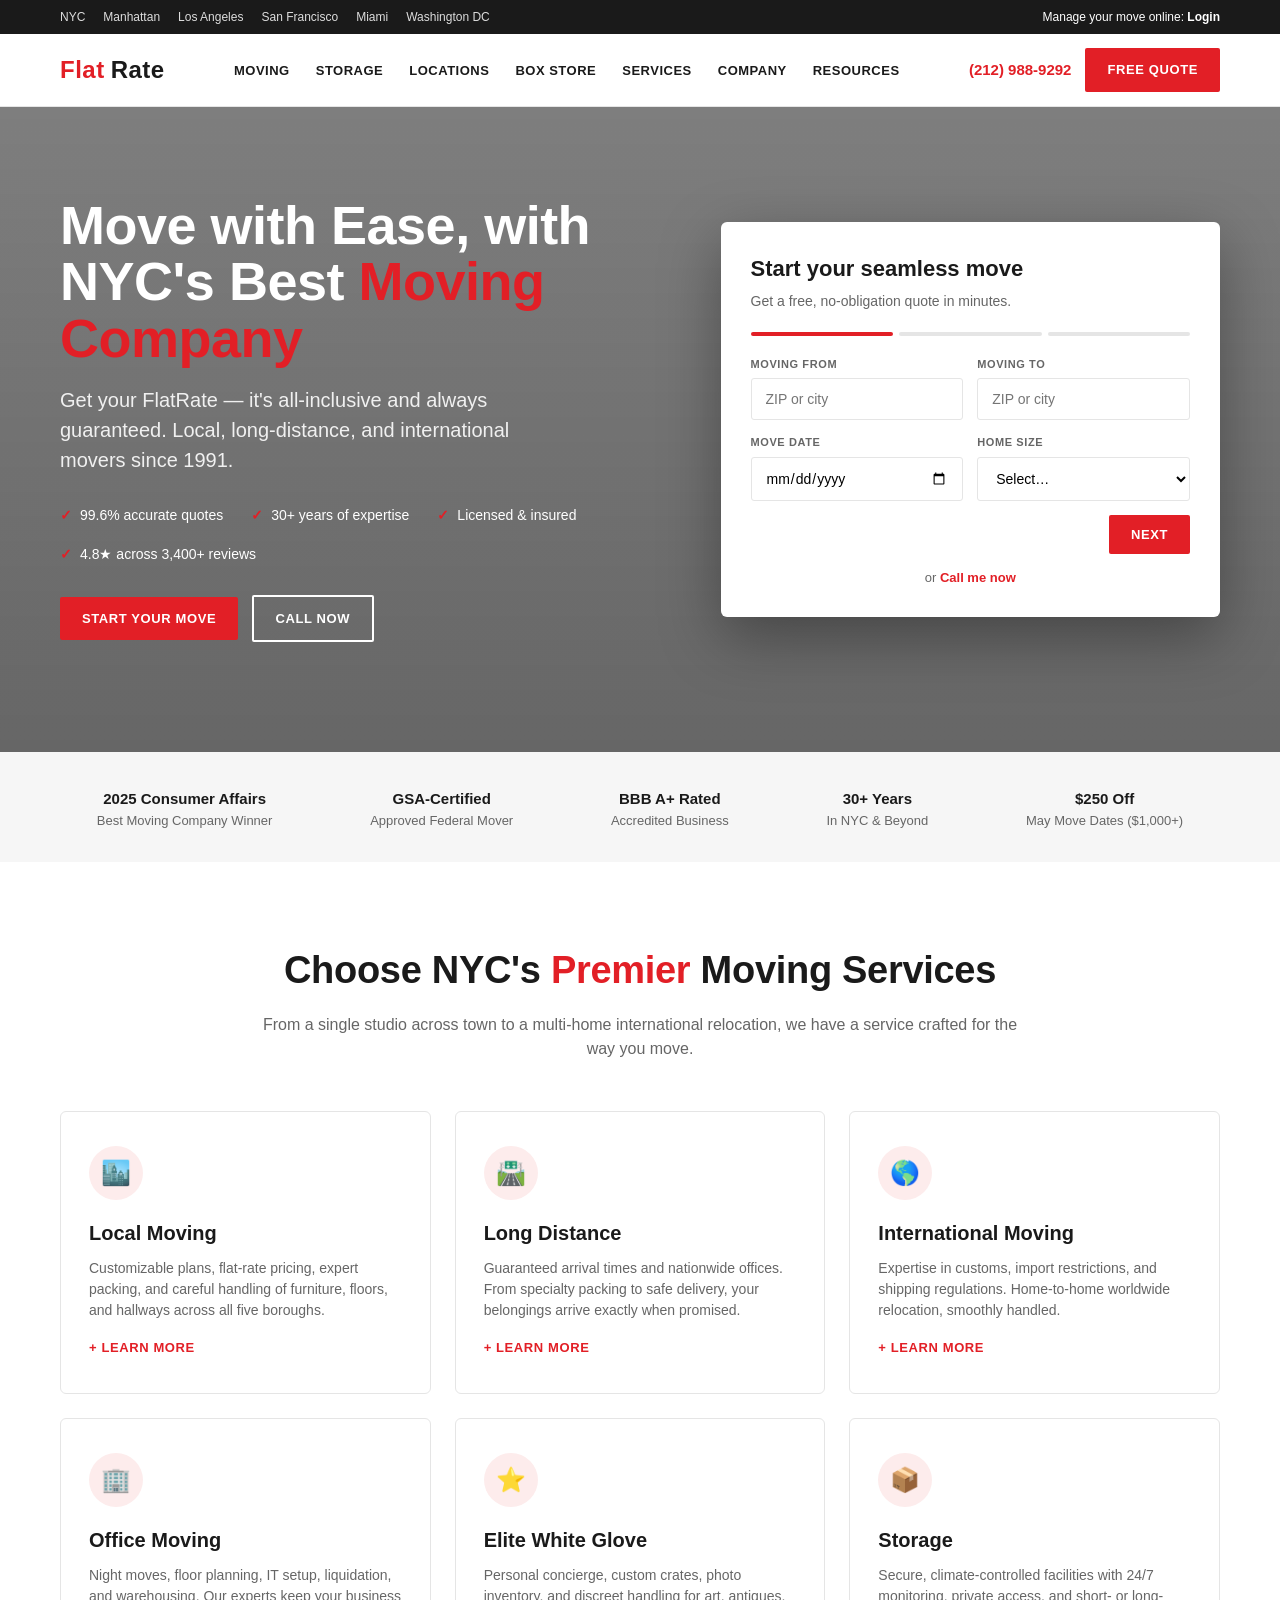
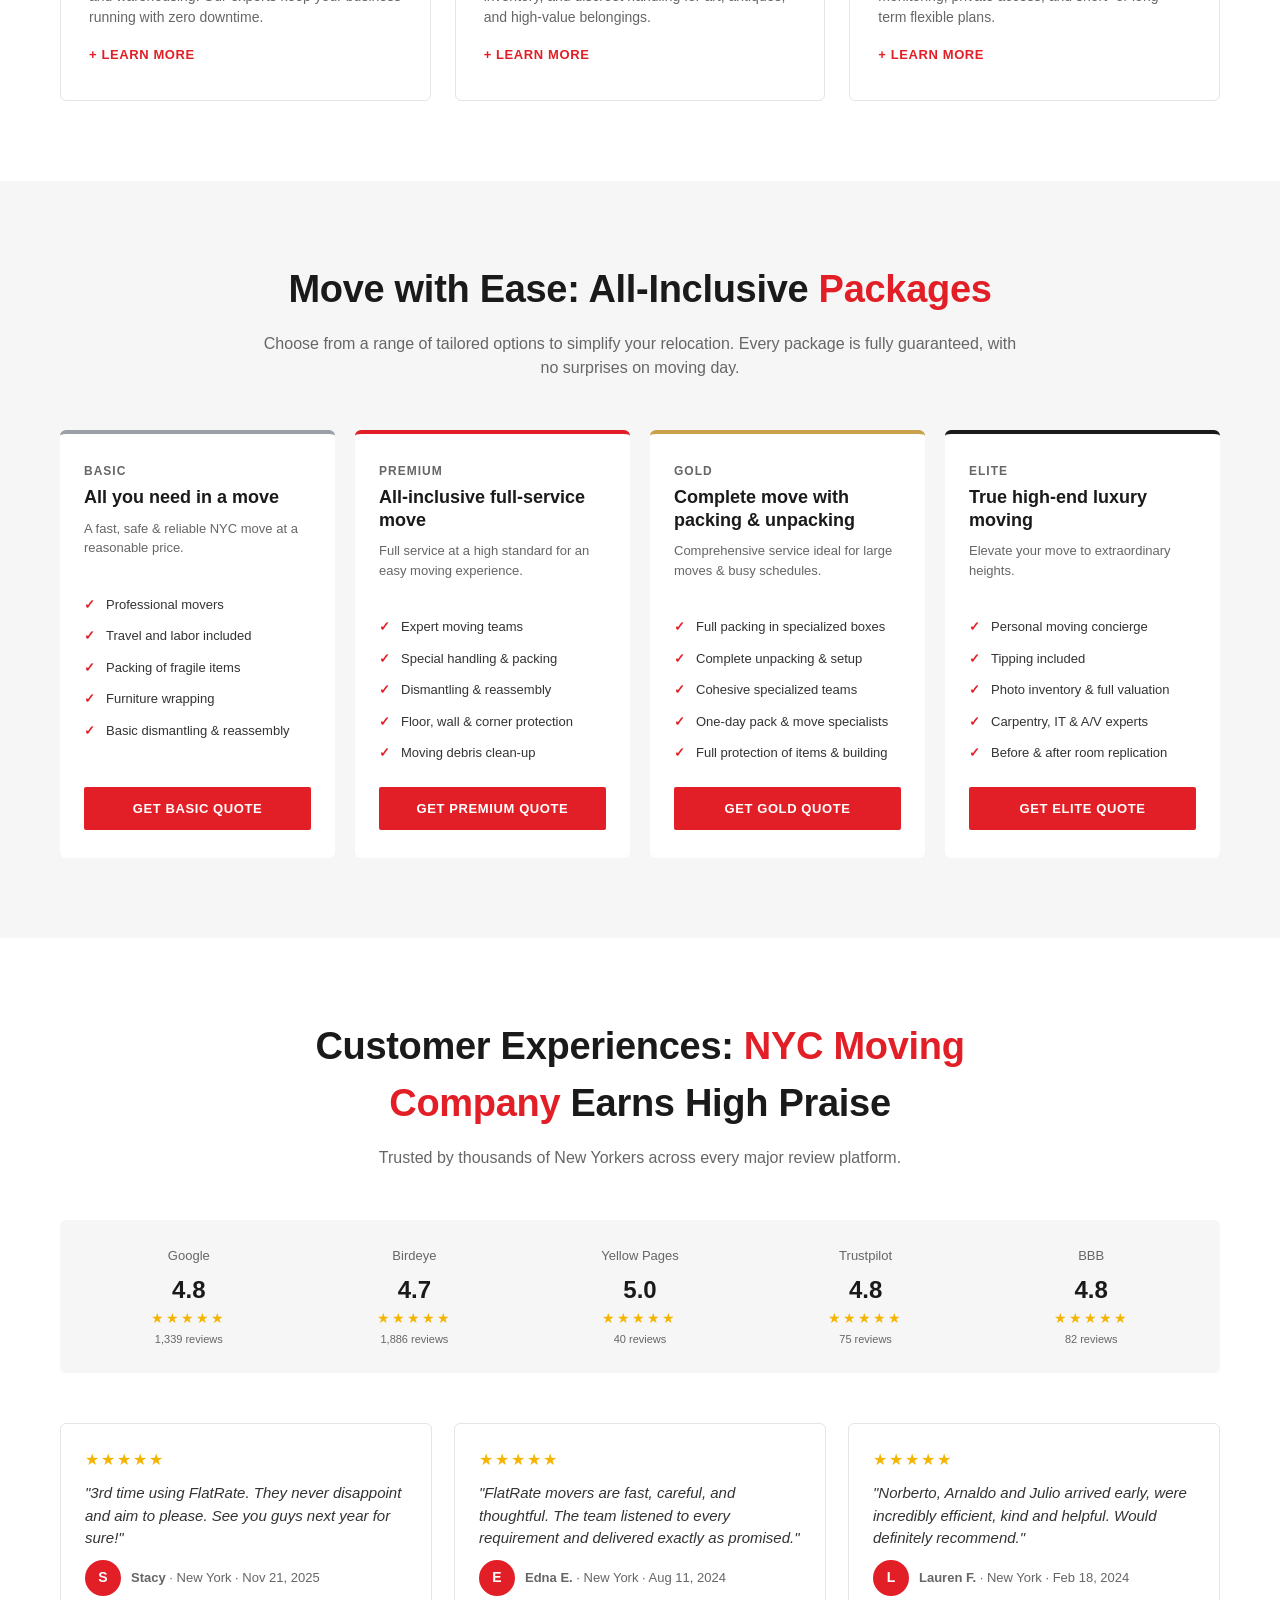
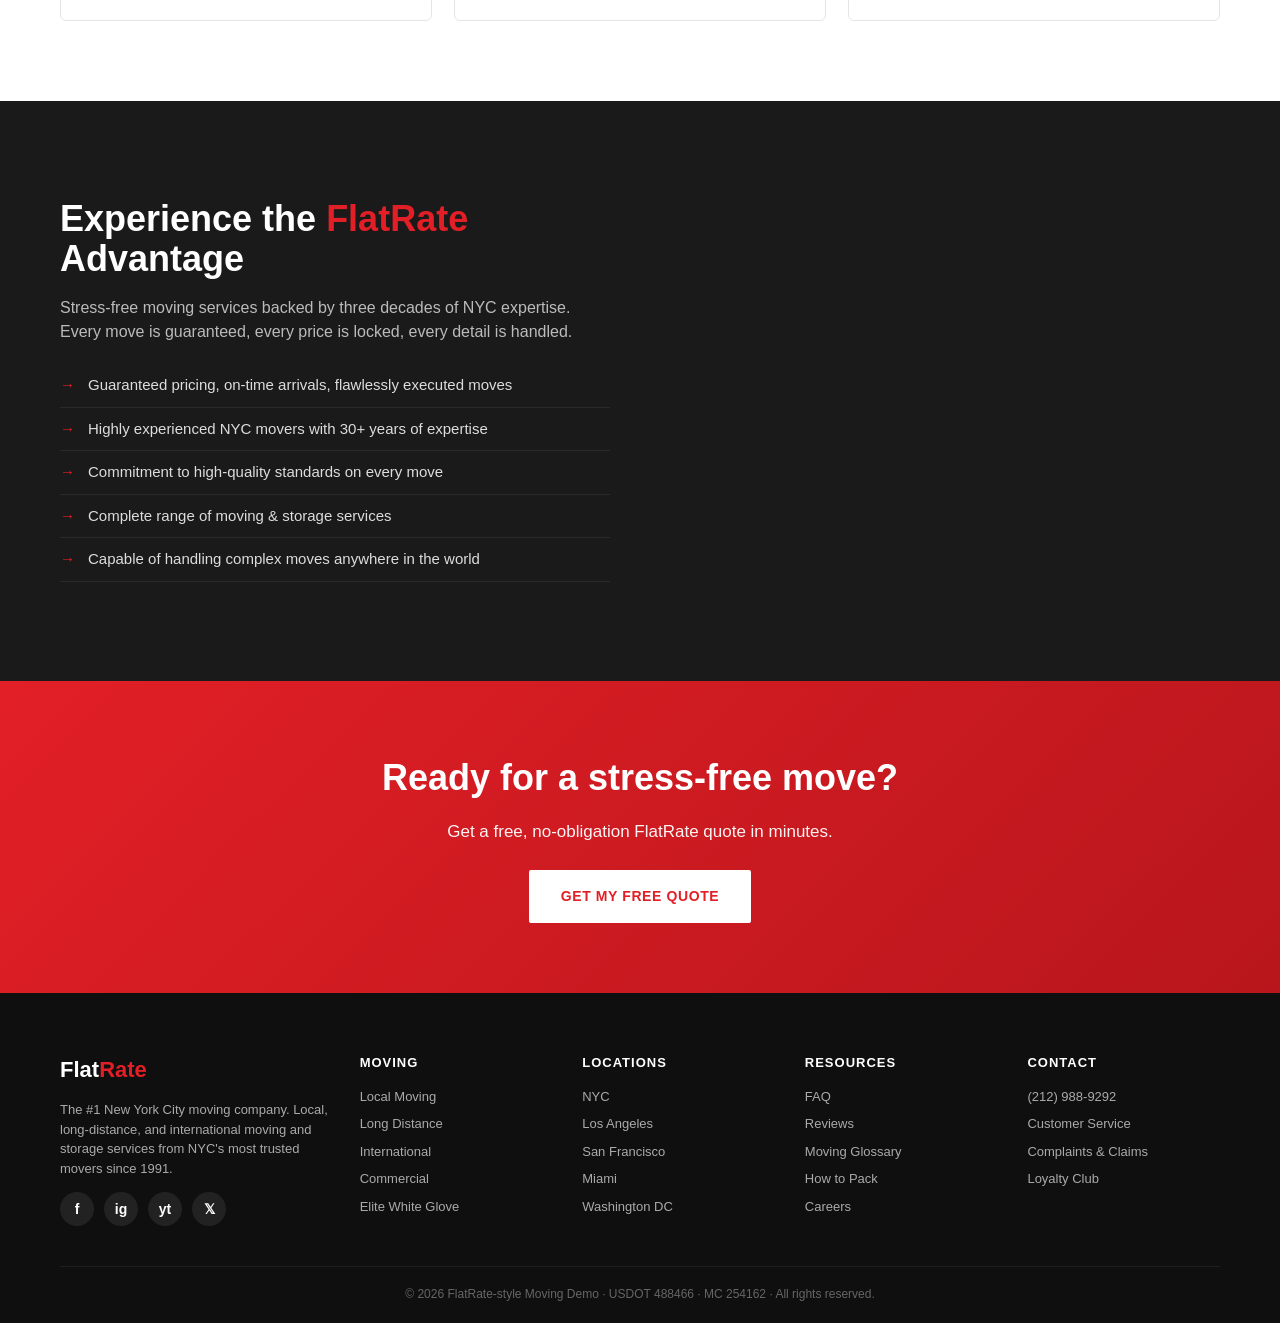
==== index.html @ 58fc8d6c "first commit" ====
<!DOCTYPE html>
<html lang="en">
<head>
<meta charset="UTF-8">
<meta name="viewport" content="width=device-width, initial-scale=1.0">
<title>Best Moving Company in NYC | FlatRate-style Movers</title>
<style>
  :root{
    --red:#e21f26;
    --red-dark:#b8161c;
    --ink:#1a1a1a;
    --ink-soft:#333;
    --muted:#666;
    --line:#e5e5e5;
    --bg-soft:#f6f6f6;
    --gold:#c9a14a;
  }
  *{box-sizing:border-box;margin:0;padding:0}
  html{scroll-behavior:smooth}
  body{
    font-family:'Helvetica Neue',Arial,sans-serif;
    color:var(--ink);
    line-height:1.5;
    background:#fff;
  }
  a{color:inherit;text-decoration:none}
  img{max-width:100%;display:block}
  .container{max-width:1200px;margin:0 auto;padding:0 20px}

  /* ===== Top utility bar ===== */
  .top-bar{
    background:var(--ink);
    color:#fff;
    font-size:12px;
    padding:8px 0;
  }
  .top-bar .container{display:flex;justify-content:space-between;align-items:center;flex-wrap:wrap;gap:10px}
  .top-bar nav ul{display:flex;gap:18px;list-style:none;flex-wrap:wrap}
  .top-bar nav a{opacity:.85;transition:opacity .2s}
  .top-bar nav a:hover{opacity:1;color:var(--red)}
  .top-bar .login a{color:#fff}
  .top-bar .login a:hover{color:var(--red)}

  /* ===== Header ===== */
  .header{
    background:#fff;
    border-bottom:1px solid var(--line);
    position:sticky;top:0;z-index:50;
  }
  .header .container{
    display:flex;align-items:center;justify-content:space-between;
    padding-top:14px;padding-bottom:14px;gap:20px;
  }
  .logo{
    font-weight:900;font-size:24px;letter-spacing:.5px;color:var(--red);
    display:flex;align-items:center;gap:6px;
  }
  .logo span{color:var(--ink)}
  .main-nav ul{display:flex;gap:26px;list-style:none}
  .main-nav a{
    font-size:13px;font-weight:700;letter-spacing:.5px;
    text-transform:uppercase;
    padding:8px 0;border-bottom:2px solid transparent;
    transition:border-color .2s,color .2s;
  }
  .main-nav a:hover{color:var(--red);border-color:var(--red)}
  .header-cta{display:flex;align-items:center;gap:14px}
  .phone{font-weight:800;color:var(--red);font-size:15px;white-space:nowrap}
  .btn{
    display:inline-block;border:none;cursor:pointer;
    padding:12px 22px;font-weight:700;font-size:13px;
    text-transform:uppercase;letter-spacing:.6px;
    border-radius:2px;transition:transform .15s,background .2s;
  }
  .btn-primary{background:var(--red);color:#fff}
  .btn-primary:hover{background:var(--red-dark);transform:translateY(-1px)}
  .btn-outline{background:transparent;border:2px solid #fff;color:#fff}
  .btn-outline:hover{background:#fff;color:var(--ink)}
  .menu-toggle{display:none;background:none;border:none;cursor:pointer;font-size:22px;color:var(--ink)}

  /* ===== Hero ===== */
  .hero{
    position:relative;color:#fff;
    background:
      linear-gradient(rgba(20,20,20,.55),rgba(20,20,20,.65)),
      url('https://images.unsplash.com/photo-1600585154340-be6161a56a0c?auto=format&fit=crop&w=1920&q=80') center/cover no-repeat;
    padding:90px 0 110px;
  }
  .hero-grid{
    display:grid;grid-template-columns:1.1fr .9fr;gap:50px;align-items:center;
  }
  .hero h1{font-size:54px;line-height:1.05;font-weight:900;letter-spacing:-.5px;margin-bottom:18px}
  .hero h1 em{color:var(--red);font-style:normal}
  .hero .sub{font-size:20px;font-weight:300;margin-bottom:30px;max-width:520px;color:#f0f0f0}
  .hero ul.proof{list-style:none;display:flex;flex-wrap:wrap;gap:18px 28px;margin-bottom:30px}
  .hero ul.proof li{font-size:14px;display:flex;align-items:center;gap:8px}
  .hero ul.proof li::before{content:"✓";color:var(--red);font-weight:900}

  /* Quote card */
  .quote-card{
    background:#fff;color:var(--ink);border-radius:6px;
    padding:30px;box-shadow:0 20px 60px rgba(0,0,0,.35);
  }
  .quote-card h3{font-size:22px;margin-bottom:6px;font-weight:800}
  .quote-card .qsub{font-size:14px;color:var(--muted);margin-bottom:20px}
  .steps{display:flex;gap:6px;margin-bottom:20px}
  .step-dot{flex:1;height:4px;background:var(--line);border-radius:2px;transition:background .25s}
  .step-dot.active{background:var(--red)}
  .quote-step{display:none}
  .quote-step.active{display:block}
  .form-row{display:grid;grid-template-columns:1fr 1fr;gap:14px;margin-bottom:14px}
  .form-row.full{grid-template-columns:1fr}
  .field label{display:block;font-size:11px;font-weight:700;color:var(--muted);text-transform:uppercase;letter-spacing:.6px;margin-bottom:6px}
  .field input,.field select{
    width:100%;padding:12px 14px;border:1px solid var(--line);
    border-radius:3px;font-size:14px;font-family:inherit;background:#fff;
    transition:border-color .2s;
  }
  .field input:focus,.field select:focus{outline:none;border-color:var(--red)}
  .quote-actions{display:flex;justify-content:space-between;align-items:center;margin-top:8px}
  .link-back{background:none;border:none;color:var(--muted);cursor:pointer;font-size:13px;padding:8px 0}
  .link-back:hover{color:var(--red)}
  .or-call{display:block;text-align:center;font-size:13px;color:var(--muted);margin-top:14px}
  .or-call a{color:var(--red);font-weight:700}
  .quote-success{text-align:center;padding:20px 0}
  .quote-success .check{
    width:56px;height:56px;border-radius:50%;background:var(--red);color:#fff;
    display:flex;align-items:center;justify-content:center;font-size:28px;
    margin:0 auto 14px;
  }

  /* ===== Awards strip ===== */
  .awards{background:var(--bg-soft);padding:32px 0}
  .awards .container{display:flex;justify-content:space-around;align-items:center;flex-wrap:wrap;gap:24px;text-align:center}
  .award{font-size:13px;color:var(--muted);max-width:200px}
  .award strong{display:block;color:var(--ink);font-size:15px;margin-top:4px}

  /* ===== Section base ===== */
  section{padding:80px 0}
  .section-head{text-align:center;max-width:760px;margin:0 auto 50px}
  .section-head h2{font-size:38px;font-weight:900;margin-bottom:14px;letter-spacing:-.3px}
  .section-head h2 em{color:var(--red);font-style:normal}
  .section-head p{color:var(--muted);font-size:16px}

  /* ===== Services grid ===== */
  .services{background:#fff}
  .services-grid{
    display:grid;grid-template-columns:repeat(3,1fr);gap:24px;
  }
  .service-card{
    border:1px solid var(--line);border-radius:6px;padding:34px 28px;
    transition:transform .2s,box-shadow .2s,border-color .2s;
    background:#fff;
  }
  .service-card:hover{
    transform:translateY(-4px);
    box-shadow:0 14px 30px rgba(0,0,0,.08);
    border-color:transparent;
  }
  .service-icon{
    width:54px;height:54px;border-radius:50%;background:#fdecec;
    display:flex;align-items:center;justify-content:center;
    color:var(--red);font-size:24px;margin-bottom:18px;
  }
  .service-card h3{font-size:20px;margin-bottom:10px;font-weight:800}
  .service-card p{color:var(--muted);font-size:14px;margin-bottom:14px}
  .service-card a.more{color:var(--red);font-weight:700;font-size:13px;text-transform:uppercase;letter-spacing:.6px}
  .service-card a.more:hover{text-decoration:underline}

  /* ===== Packages ===== */
  .packages{background:var(--bg-soft)}
  .pack-grid{display:grid;grid-template-columns:repeat(4,1fr);gap:20px}
  .pack{
    background:#fff;border-radius:6px;padding:28px 24px;
    border-top:4px solid var(--line);
    display:flex;flex-direction:column;
    transition:transform .2s,box-shadow .2s;
  }
  .pack:hover{transform:translateY(-3px);box-shadow:0 12px 28px rgba(0,0,0,.08)}
  .pack.basic{border-top-color:#9aa0a6}
  .pack.premium{border-top-color:var(--red)}
  .pack.gold{border-top-color:var(--gold)}
  .pack.elite{border-top-color:var(--ink)}
  .pack .tier{font-size:12px;font-weight:800;text-transform:uppercase;letter-spacing:1px;color:var(--muted);margin-bottom:6px}
  .pack h3{font-size:18px;margin-bottom:10px;font-weight:800;line-height:1.25}
  .pack p.lead{color:var(--muted);font-size:13px;margin-bottom:16px;min-height:54px}
  .pack ul{list-style:none;margin-bottom:18px}
  .pack ul li{
    font-size:13px;color:var(--ink-soft);padding:6px 0 6px 22px;position:relative;
  }
  .pack ul li::before{
    content:"✓";color:var(--red);position:absolute;left:0;top:6px;font-weight:800;
  }
  .pack .btn{margin-top:auto;text-align:center}

  /* ===== Reviews ===== */
  .reviews{background:#fff}
  .ratings-row{
    display:grid;grid-template-columns:repeat(5,1fr);gap:20px;
    background:var(--bg-soft);border-radius:6px;padding:26px;margin-bottom:50px;
    text-align:center;
  }
  .rating .platform{font-size:13px;color:var(--muted);margin-bottom:6px}
  .rating .score{font-size:24px;font-weight:900;color:var(--ink)}
  .rating .stars{color:#f5b400;font-size:14px;letter-spacing:2px}
  .rating .count{font-size:11px;color:var(--muted);margin-top:2px}

  .reviews-grid{display:grid;grid-template-columns:repeat(3,1fr);gap:22px}
  .review{
    border:1px solid var(--line);border-radius:6px;padding:24px;
    display:flex;flex-direction:column;gap:10px;background:#fff;
  }
  .review .stars{color:#f5b400;letter-spacing:2px}
  .review .quote{font-size:15px;font-style:italic;color:var(--ink-soft);flex:1}
  .review .who{display:flex;align-items:center;gap:10px;font-size:13px;color:var(--muted)}
  .review .avatar{
    width:36px;height:36px;border-radius:50%;background:var(--red);color:#fff;
    display:flex;align-items:center;justify-content:center;font-weight:800;font-size:14px;
  }

  /* ===== Why us ===== */
  .why{background:var(--ink);color:#fff}
  .why .why-grid{display:grid;grid-template-columns:repeat(2,1fr);gap:60px;align-items:center}
  .why h2{font-size:36px;font-weight:900;margin-bottom:18px;line-height:1.1}
  .why h2 em{color:var(--red);font-style:normal}
  .why p{color:#bbb;margin-bottom:20px}
  .why ul{list-style:none}
  .why ul li{padding:10px 0 10px 28px;position:relative;color:#ddd;font-size:15px;border-bottom:1px solid #2a2a2a}
  .why ul li::before{
    content:"→";color:var(--red);position:absolute;left:0;top:10px;font-weight:800;
  }
  .why-image{
    height:420px;border-radius:6px;
    background:url('https://images.unsplash.com/photo-1530124566582-a618bc2615dc?auto=format&fit=crop&w=900&q=80') center/cover no-repeat;
  }

  /* ===== CTA ===== */
  .cta{
    background:linear-gradient(135deg,var(--red),var(--red-dark));
    color:#fff;text-align:center;padding:70px 0;
  }
  .cta h2{font-size:36px;font-weight:900;margin-bottom:14px}
  .cta p{font-size:17px;margin-bottom:26px;opacity:.95}
  .cta .btn{background:#fff;color:var(--red);font-size:14px;padding:16px 32px}
  .cta .btn:hover{background:var(--ink);color:#fff}

  /* ===== Footer ===== */
  footer{background:#0f0f0f;color:#aaa;padding:60px 0 20px;font-size:13px}
  .foot-grid{display:grid;grid-template-columns:1.4fr repeat(4,1fr);gap:30px;margin-bottom:40px}
  .foot h4{color:#fff;font-size:13px;text-transform:uppercase;letter-spacing:1px;margin-bottom:14px;font-weight:800}
  .foot ul{list-style:none;display:flex;flex-direction:column;gap:8px}
  .foot a:hover{color:var(--red)}
  .foot .brand{color:#fff;font-weight:900;font-size:22px;margin-bottom:14px;display:block}
  .foot .brand span{color:var(--red)}
  .socials{display:flex;gap:10px;margin-top:14px}
  .socials a{
    width:34px;height:34px;border-radius:50%;background:#222;color:#fff;
    display:flex;align-items:center;justify-content:center;transition:background .2s;
    font-size:14px;font-weight:700;
  }
  .socials a:hover{background:var(--red)}
  .legal{border-top:1px solid #1f1f1f;padding-top:18px;text-align:center;color:#666;font-size:12px}

  /* ===== Responsive ===== */
  @media (max-width:980px){
    .main-nav,.top-bar nav{display:none}
    .menu-toggle{display:block}
    .hero{padding:60px 0 80px}
    .hero-grid{grid-template-columns:1fr;gap:34px}
    .hero h1{font-size:38px}
    .services-grid{grid-template-columns:repeat(2,1fr)}
    .pack-grid{grid-template-columns:repeat(2,1fr)}
    .ratings-row{grid-template-columns:repeat(2,1fr);gap:18px}
    .reviews-grid{grid-template-columns:1fr}
    .why .why-grid{grid-template-columns:1fr}
    .foot-grid{grid-template-columns:1fr 1fr}
    .section-head h2{font-size:30px}
  }
  @media (max-width:560px){
    .services-grid,.pack-grid,.foot-grid{grid-template-columns:1fr}
    .form-row{grid-template-columns:1fr}
    .ratings-row{grid-template-columns:1fr}
    .header-cta .phone{display:none}
  }
</style>
</head>
<body>

<!-- Top utility bar -->
<div class="top-bar">
  <div class="container">
    <nav>
      <ul>
        <li><a href="#">NYC</a></li>
        <li><a href="#">Manhattan</a></li>
        <li><a href="#">Los Angeles</a></li>
        <li><a href="#">San Francisco</a></li>
        <li><a href="#">Miami</a></li>
        <li><a href="#">Washington DC</a></li>
      </ul>
    </nav>
    <div class="login">Manage your move online: <a href="#"><strong>Login</strong></a></div>
  </div>
</div>

<!-- Header -->
<header class="header">
  <div class="container">
    <a href="#" class="logo">Flat<span>Rate</span></a>
    <nav class="main-nav">
      <ul>
        <li><a href="#services">Moving</a></li>
        <li><a href="#">Storage</a></li>
        <li><a href="#">Locations</a></li>
        <li><a href="#">Box Store</a></li>
        <li><a href="#">Services</a></li>
        <li><a href="#">Company</a></li>
        <li><a href="#">Resources</a></li>
      </ul>
    </nav>
    <div class="header-cta">
      <a href="tel:2129889292" class="phone">(212) 988-9292</a>
      <a href="#quote" class="btn btn-primary">Free Quote</a>
      <button class="menu-toggle" aria-label="Open menu">☰</button>
    </div>
  </div>
</header>

<!-- Hero -->
<section class="hero">
  <div class="container hero-grid">
    <div>
      <h1>Move with Ease, with NYC's Best <em>Moving Company</em></h1>
      <p class="sub">Get your FlatRate — it's all-inclusive and always guaranteed. Local, long-distance, and international movers since 1991.</p>
      <ul class="proof">
        <li>99.6% accurate quotes</li>
        <li>30+ years of expertise</li>
        <li>Licensed &amp; insured</li>
        <li>4.8★ across 3,400+ reviews</li>
      </ul>
      <a href="#quote" class="btn btn-primary">Start your move</a>
      &nbsp;
      <a href="tel:2129889292" class="btn btn-outline">Call now</a>
    </div>

    <!-- Quote form card -->
    <div class="quote-card" id="quote">
      <h3>Start your seamless move</h3>
      <p class="qsub">Get a free, no-obligation quote in minutes.</p>

      <div class="steps">
        <div class="step-dot active" data-step="1"></div>
        <div class="step-dot" data-step="2"></div>
        <div class="step-dot" data-step="3"></div>
      </div>

      <!-- Step 1 -->
      <div class="quote-step active" data-step="1">
        <div class="form-row">
          <div class="field">
            <label>Moving from</label>
            <input type="text" placeholder="ZIP or city" id="from">
          </div>
          <div class="field">
            <label>Moving to</label>
            <input type="text" placeholder="ZIP or city" id="to">
          </div>
        </div>
        <div class="form-row">
          <div class="field">
            <label>Move date</label>
            <input type="date" id="date">
          </div>
          <div class="field">
            <label>Home size</label>
            <select id="size">
              <option value="">Select…</option>
              <option>Studio Apt</option>
              <option>1 BR Apt</option>
              <option>1 BR Apt - Large</option>
              <option>2 BR Apt</option>
              <option>3 BR Apt</option>
              <option>4+ BR Apt</option>
              <option>House</option>
              <option>Commercial Move</option>
            </select>
          </div>
        </div>
        <div class="quote-actions">
          <span></span>
          <button class="btn btn-primary" data-next="2">Next</button>
        </div>
        <span class="or-call">or <a href="tel:2129889292">Call me now</a></span>
      </div>

      <!-- Step 2 -->
      <div class="quote-step" data-step="2">
        <p style="font-size:14px;color:var(--muted);margin-bottom:14px">Who should we send the quote to?</p>
        <div class="form-row full">
          <div class="field">
            <label>Name</label>
            <input type="text" placeholder="Your name">
          </div>
        </div>
        <div class="form-row">
          <div class="field">
            <label>Email</label>
            <input type="email" placeholder="you@email.com">
          </div>
          <div class="field">
            <label>Phone *</label>
            <input type="tel" placeholder="(212) 555-0100">
          </div>
        </div>
        <div class="quote-actions">
          <button class="link-back" data-back="1">← Back</button>
          <button class="btn btn-primary" data-next="3">Get my quote</button>
        </div>
      </div>

      <!-- Step 3 -->
      <div class="quote-step" data-step="3">
        <div class="quote-success">
          <div class="check">✓</div>
          <h3 style="margin-bottom:6px">Thank you!</h3>
          <p style="color:var(--muted);font-size:14px">We've reserved a spot for you. A FlatRate specialist will call within the next business hour.</p>
        </div>
      </div>
    </div>
  </div>
</section>

<!-- Awards strip -->
<div class="awards">
  <div class="container">
    <div class="award"><strong>2025 Consumer Affairs</strong>Best Moving Company Winner</div>
    <div class="award"><strong>GSA-Certified</strong>Approved Federal Mover</div>
    <div class="award"><strong>BBB A+ Rated</strong>Accredited Business</div>
    <div class="award"><strong>30+ Years</strong>In NYC &amp; Beyond</div>
    <div class="award"><strong>$250 Off</strong>May Move Dates ($1,000+)</div>
  </div>
</div>

<!-- Services -->
<section class="services" id="services">
  <div class="container">
    <div class="section-head">
      <h2>Choose NYC's <em>Premier</em> Moving Services</h2>
      <p>From a single studio across town to a multi-home international relocation, we have a service crafted for the way you move.</p>
    </div>
    <div class="services-grid">
      <div class="service-card">
        <div class="service-icon">🏙️</div>
        <h3>Local Moving</h3>
        <p>Customizable plans, flat-rate pricing, expert packing, and careful handling of furniture, floors, and hallways across all five boroughs.</p>
        <a href="#" class="more">+ Learn more</a>
      </div>
      <div class="service-card">
        <div class="service-icon">🛣️</div>
        <h3>Long Distance</h3>
        <p>Guaranteed arrival times and nationwide offices. From specialty packing to safe delivery, your belongings arrive exactly when promised.</p>
        <a href="#" class="more">+ Learn more</a>
      </div>
      <div class="service-card">
        <div class="service-icon">🌎</div>
        <h3>International Moving</h3>
        <p>Expertise in customs, import restrictions, and shipping regulations. Home-to-home worldwide relocation, smoothly handled.</p>
        <a href="#" class="more">+ Learn more</a>
      </div>
      <div class="service-card">
        <div class="service-icon">🏢</div>
        <h3>Office Moving</h3>
        <p>Night moves, floor planning, IT setup, liquidation, and warehousing. Our experts keep your business running with zero downtime.</p>
        <a href="#" class="more">+ Learn more</a>
      </div>
      <div class="service-card">
        <div class="service-icon">⭐</div>
        <h3>Elite White Glove</h3>
        <p>Personal concierge, custom crates, photo inventory, and discreet handling for art, antiques, and high-value belongings.</p>
        <a href="#" class="more">+ Learn more</a>
      </div>
      <div class="service-card">
        <div class="service-icon">📦</div>
        <h3>Storage</h3>
        <p>Secure, climate-controlled facilities with 24/7 monitoring, private access, and short- or long-term flexible plans.</p>
        <a href="#" class="more">+ Learn more</a>
      </div>
    </div>
  </div>
</section>

<!-- Packages -->
<section class="packages">
  <div class="container">
    <div class="section-head">
      <h2>Move with Ease: All-Inclusive <em>Packages</em></h2>
      <p>Choose from a range of tailored options to simplify your relocation. Every package is fully guaranteed, with no surprises on moving day.</p>
    </div>
    <div class="pack-grid">
      <div class="pack basic">
        <div class="tier">Basic</div>
        <h3>All you need in a move</h3>
        <p class="lead">A fast, safe &amp; reliable NYC move at a reasonable price.</p>
        <ul>
          <li>Professional movers</li>
          <li>Travel and labor included</li>
          <li>Packing of fragile items</li>
          <li>Furniture wrapping</li>
          <li>Basic dismantling &amp; reassembly</li>
        </ul>
        <a href="#quote" class="btn btn-primary">Get Basic quote</a>
      </div>
      <div class="pack premium">
        <div class="tier">Premium</div>
        <h3>All-inclusive full-service move</h3>
        <p class="lead">Full service at a high standard for an easy moving experience.</p>
        <ul>
          <li>Expert moving teams</li>
          <li>Special handling &amp; packing</li>
          <li>Dismantling &amp; reassembly</li>
          <li>Floor, wall &amp; corner protection</li>
          <li>Moving debris clean-up</li>
        </ul>
        <a href="#quote" class="btn btn-primary">Get Premium quote</a>
      </div>
      <div class="pack gold">
        <div class="tier">Gold</div>
        <h3>Complete move with packing &amp; unpacking</h3>
        <p class="lead">Comprehensive service ideal for large moves &amp; busy schedules.</p>
        <ul>
          <li>Full packing in specialized boxes</li>
          <li>Complete unpacking &amp; setup</li>
          <li>Cohesive specialized teams</li>
          <li>One-day pack &amp; move specialists</li>
          <li>Full protection of items &amp; building</li>
        </ul>
        <a href="#quote" class="btn btn-primary">Get Gold quote</a>
      </div>
      <div class="pack elite">
        <div class="tier">Elite</div>
        <h3>True high-end luxury moving</h3>
        <p class="lead">Elevate your move to extraordinary heights.</p>
        <ul>
          <li>Personal moving concierge</li>
          <li>Tipping included</li>
          <li>Photo inventory &amp; full valuation</li>
          <li>Carpentry, IT &amp; A/V experts</li>
          <li>Before &amp; after room replication</li>
        </ul>
        <a href="#quote" class="btn btn-primary">Get Elite quote</a>
      </div>
    </div>
  </div>
</section>

<!-- Reviews -->
<section class="reviews">
  <div class="container">
    <div class="section-head">
      <h2>Customer Experiences: <em>NYC Moving Company</em> Earns High Praise</h2>
      <p>Trusted by thousands of New Yorkers across every major review platform.</p>
    </div>

    <div class="ratings-row">
      <div class="rating"><div class="platform">Google</div><div class="score">4.8</div><div class="stars">★★★★★</div><div class="count">1,339 reviews</div></div>
      <div class="rating"><div class="platform">Birdeye</div><div class="score">4.7</div><div class="stars">★★★★★</div><div class="count">1,886 reviews</div></div>
      <div class="rating"><div class="platform">Yellow Pages</div><div class="score">5.0</div><div class="stars">★★★★★</div><div class="count">40 reviews</div></div>
      <div class="rating"><div class="platform">Trustpilot</div><div class="score">4.8</div><div class="stars">★★★★★</div><div class="count">75 reviews</div></div>
      <div class="rating"><div class="platform">BBB</div><div class="score">4.8</div><div class="stars">★★★★★</div><div class="count">82 reviews</div></div>
    </div>

    <div class="reviews-grid">
      <div class="review">
        <div class="stars">★★★★★</div>
        <p class="quote">"3rd time using FlatRate. They never disappoint and aim to please. See you guys next year for sure!"</p>
        <div class="who">
          <div class="avatar">S</div>
          <div><strong>Stacy</strong> · New York · Nov 21, 2025</div>
        </div>
      </div>
      <div class="review">
        <div class="stars">★★★★★</div>
        <p class="quote">"FlatRate movers are fast, careful, and thoughtful. The team listened to every requirement and delivered exactly as promised."</p>
        <div class="who">
          <div class="avatar">E</div>
          <div><strong>Edna E.</strong> · New York · Aug 11, 2024</div>
        </div>
      </div>
      <div class="review">
        <div class="stars">★★★★★</div>
        <p class="quote">"Norberto, Arnaldo and Julio arrived early, were incredibly efficient, kind and helpful. Would definitely recommend."</p>
        <div class="who">
          <div class="avatar">L</div>
          <div><strong>Lauren F.</strong> · New York · Feb 18, 2024</div>
        </div>
      </div>
    </div>
  </div>
</section>

<!-- Why us -->
<section class="why">
  <div class="container why-grid">
    <div>
      <h2>Experience the <em>FlatRate</em> Advantage</h2>
      <p>Stress-free moving services backed by three decades of NYC expertise. Every move is guaranteed, every price is locked, every detail is handled.</p>
      <ul>
        <li>Guaranteed pricing, on-time arrivals, flawlessly executed moves</li>
        <li>Highly experienced NYC movers with 30+ years of expertise</li>
        <li>Commitment to high-quality standards on every move</li>
        <li>Complete range of moving &amp; storage services</li>
        <li>Capable of handling complex moves anywhere in the world</li>
      </ul>
    </div>
    <div class="why-image" aria-hidden="true"></div>
  </div>
</section>

<!-- CTA -->
<section class="cta">
  <div class="container">
    <h2>Ready for a stress-free move?</h2>
    <p>Get a free, no-obligation FlatRate quote in minutes.</p>
    <a href="#quote" class="btn">Get my free quote</a>
  </div>
</section>

<!-- Footer -->
<footer>
  <div class="container">
    <div class="foot-grid">
      <div class="foot">
        <a href="#" class="brand">Flat<span>Rate</span></a>
        <p>The #1 New York City moving company. Local, long-distance, and international moving and storage services from NYC's most trusted movers since 1991.</p>
        <div class="socials">
          <a href="#" aria-label="Facebook">f</a>
          <a href="#" aria-label="Instagram">ig</a>
          <a href="#" aria-label="YouTube">yt</a>
          <a href="#" aria-label="Twitter">𝕏</a>
        </div>
      </div>
      <div class="foot">
        <h4>Moving</h4>
        <ul>
          <li><a href="#">Local Moving</a></li>
          <li><a href="#">Long Distance</a></li>
          <li><a href="#">International</a></li>
          <li><a href="#">Commercial</a></li>
          <li><a href="#">Elite White Glove</a></li>
        </ul>
      </div>
      <div class="foot">
        <h4>Locations</h4>
        <ul>
          <li><a href="#">NYC</a></li>
          <li><a href="#">Los Angeles</a></li>
          <li><a href="#">San Francisco</a></li>
          <li><a href="#">Miami</a></li>
          <li><a href="#">Washington DC</a></li>
        </ul>
      </div>
      <div class="foot">
        <h4>Resources</h4>
        <ul>
          <li><a href="#">FAQ</a></li>
          <li><a href="#">Reviews</a></li>
          <li><a href="#">Moving Glossary</a></li>
          <li><a href="#">How to Pack</a></li>
          <li><a href="#">Careers</a></li>
        </ul>
      </div>
      <div class="foot">
        <h4>Contact</h4>
        <ul>
          <li><a href="tel:2129889292">(212) 988-9292</a></li>
          <li><a href="#">Customer Service</a></li>
          <li><a href="#">Complaints &amp; Claims</a></li>
          <li><a href="#">Loyalty Club</a></li>
        </ul>
      </div>
    </div>
    <div class="legal">© 2026 FlatRate-style Moving Demo · USDOT 488466 · MC 254162 · All rights reserved.</div>
  </div>
</footer>

<script>
  // Multi-step quote form
  const card = document.getElementById('quote');
  const dots = card.querySelectorAll('.step-dot');
  const steps = card.querySelectorAll('.quote-step');
  function goTo(n){
    steps.forEach(s=>s.classList.toggle('active', s.dataset.step==n));
    dots.forEach(d=>d.classList.toggle('active', d.dataset.step<=n));
  }
  card.querySelectorAll('[data-next]').forEach(b=>{
    b.addEventListener('click', e=>{
      e.preventDefault();
      goTo(b.dataset.next);
    });
  });
  card.querySelectorAll('[data-back]').forEach(b=>{
    b.addEventListener('click', e=>{
      e.preventDefault();
      goTo(b.dataset.back);
    });
  });

  // Mobile nav toggle (lightweight; just opens an overlay menu)
  const toggle = document.querySelector('.menu-toggle');
  const nav = document.querySelector('.main-nav');
  toggle && toggle.addEventListener('click', ()=>{
    if(nav.style.display==='block'){
      nav.style.display='';
    } else {
      nav.style.cssText='display:block;position:absolute;top:100%;left:0;right:0;background:#fff;padding:18px 20px;border-bottom:1px solid var(--line);box-shadow:0 8px 18px rgba(0,0,0,.08);';
      nav.querySelector('ul').style.cssText='flex-direction:column;gap:10px;';
    }
  });
</script>

</body>
</html>
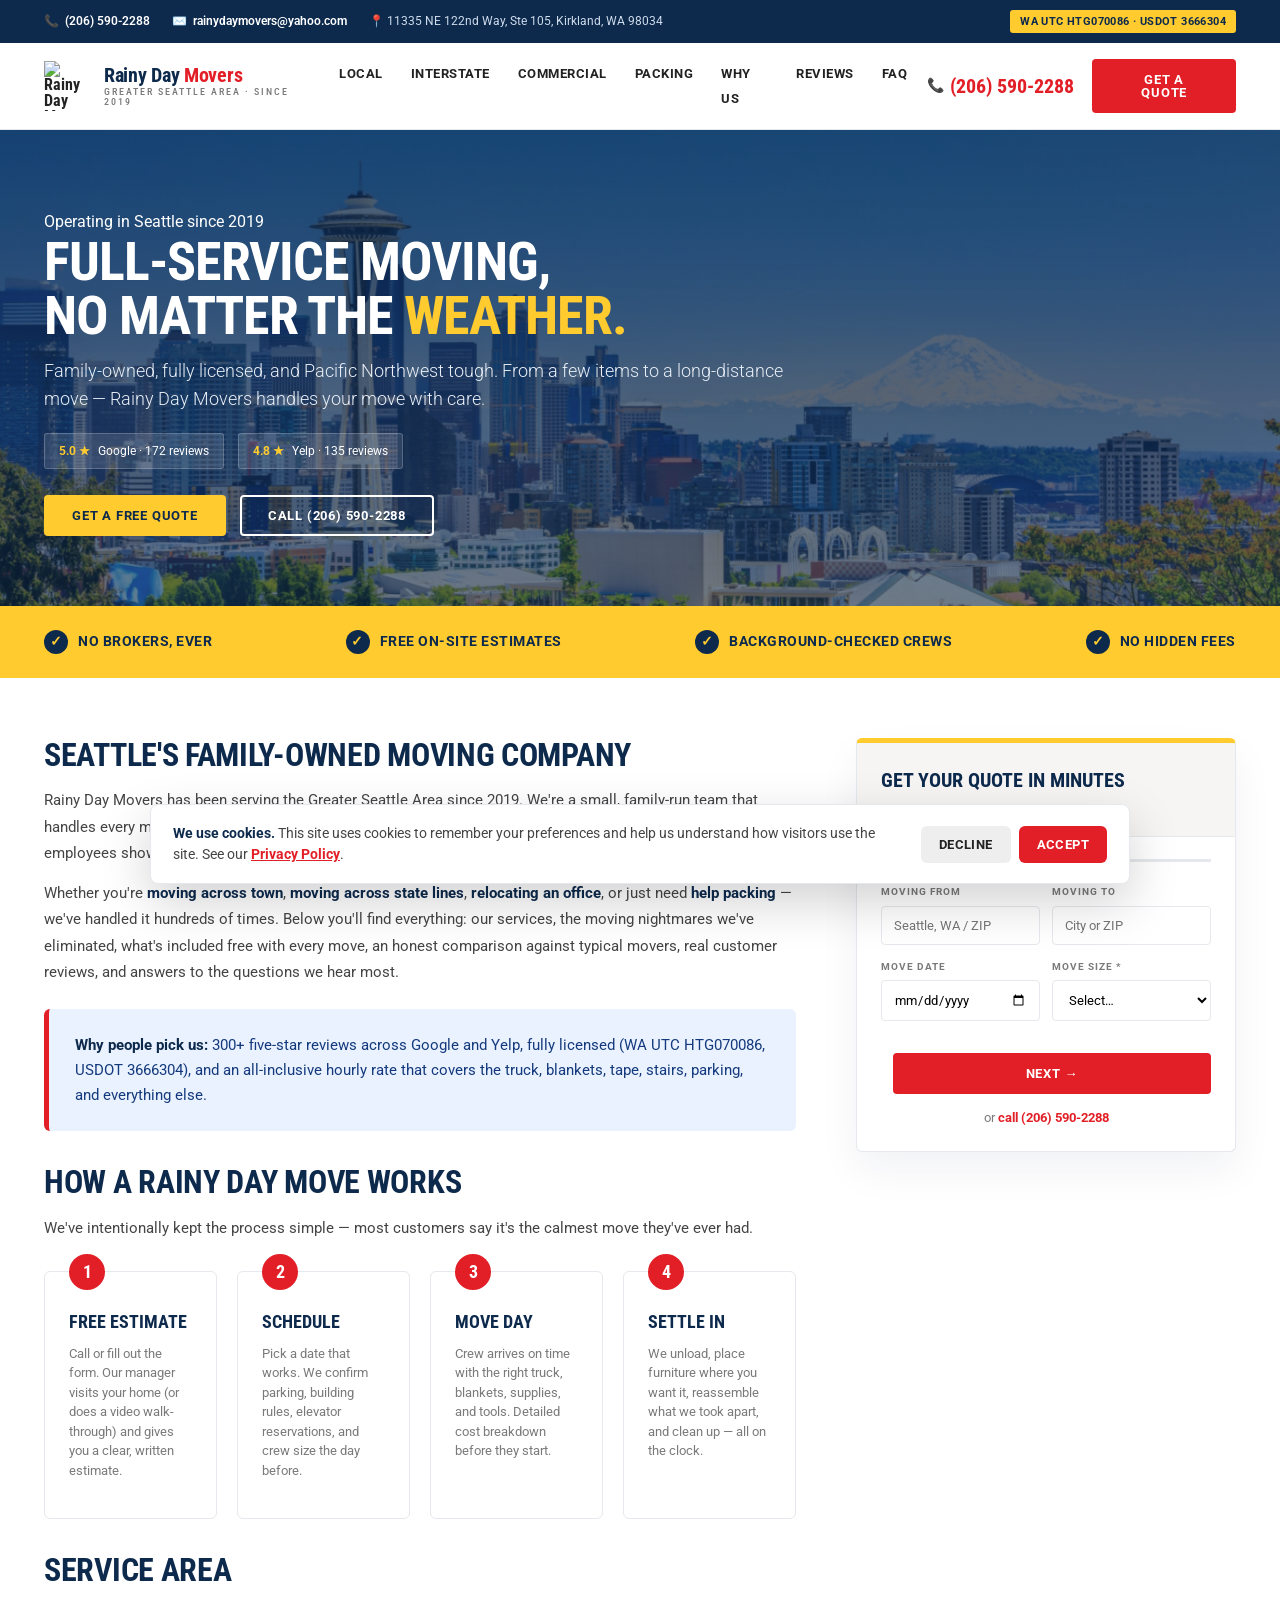
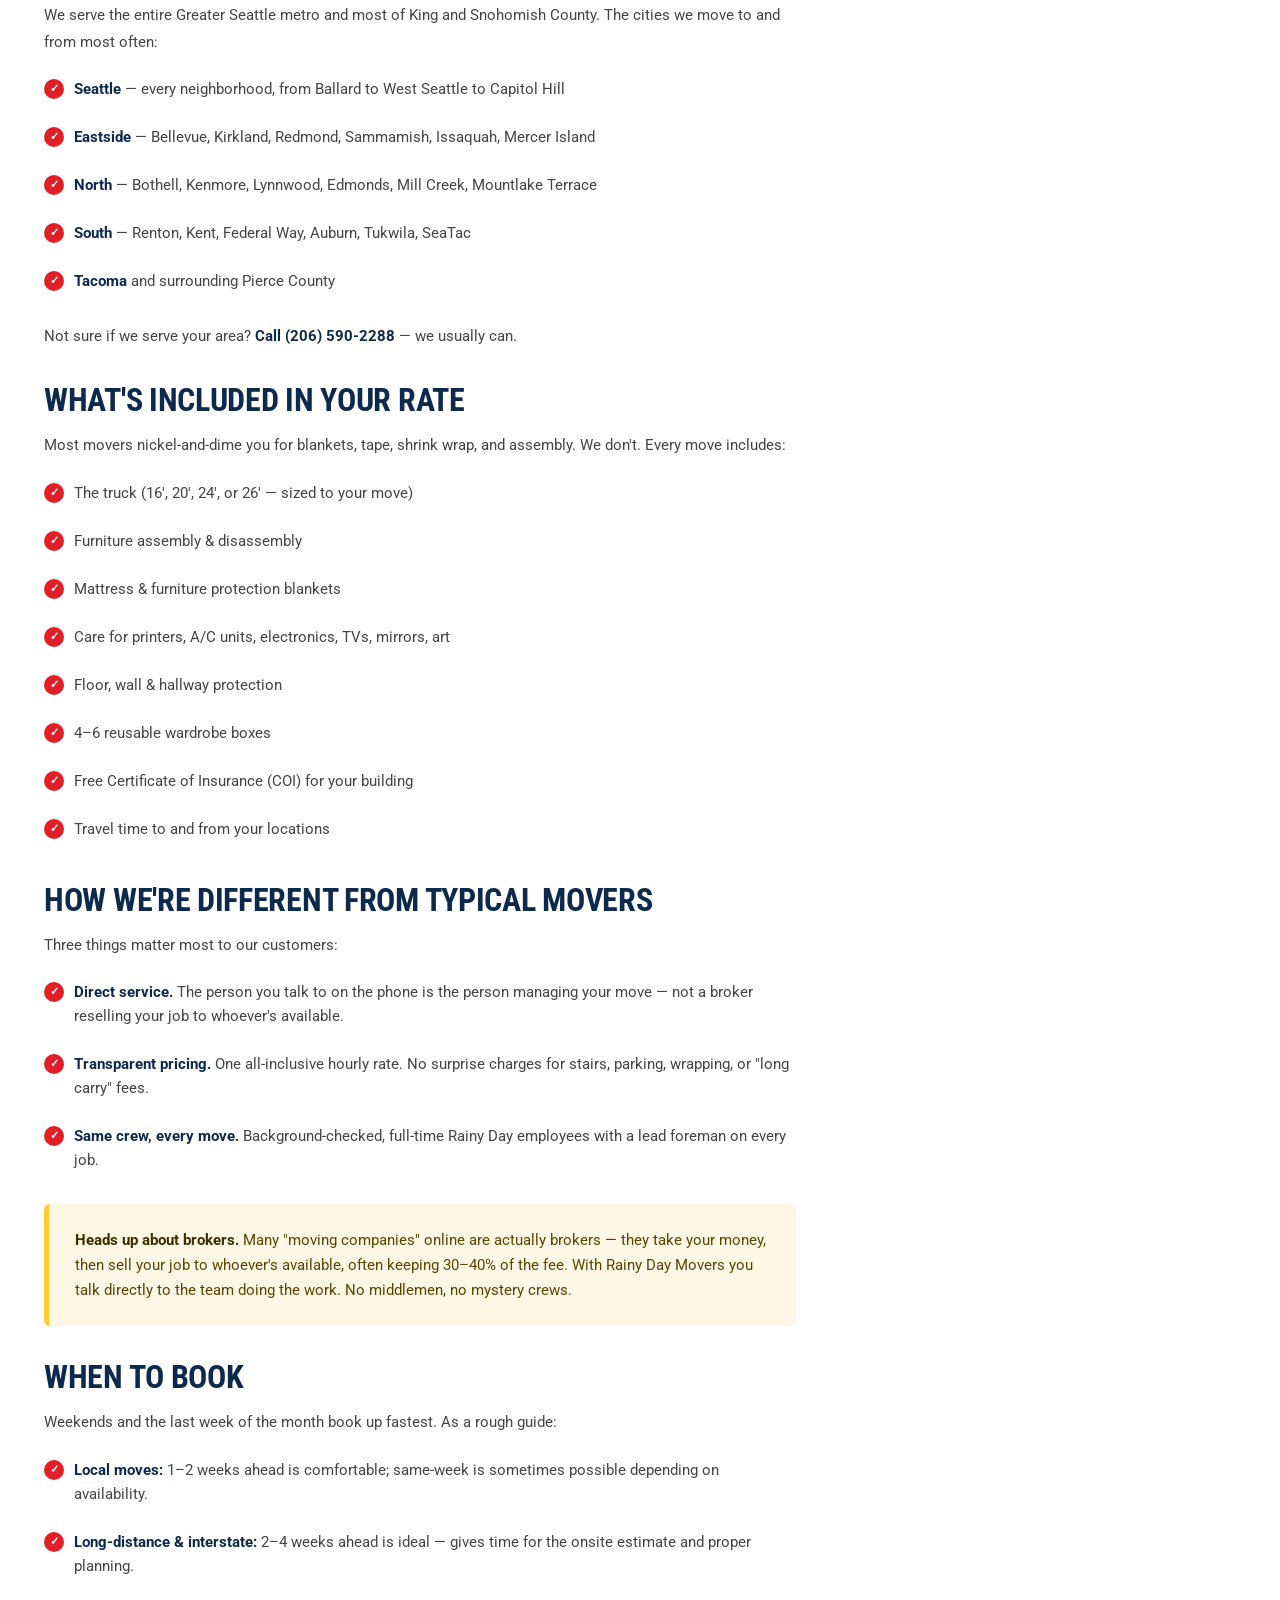
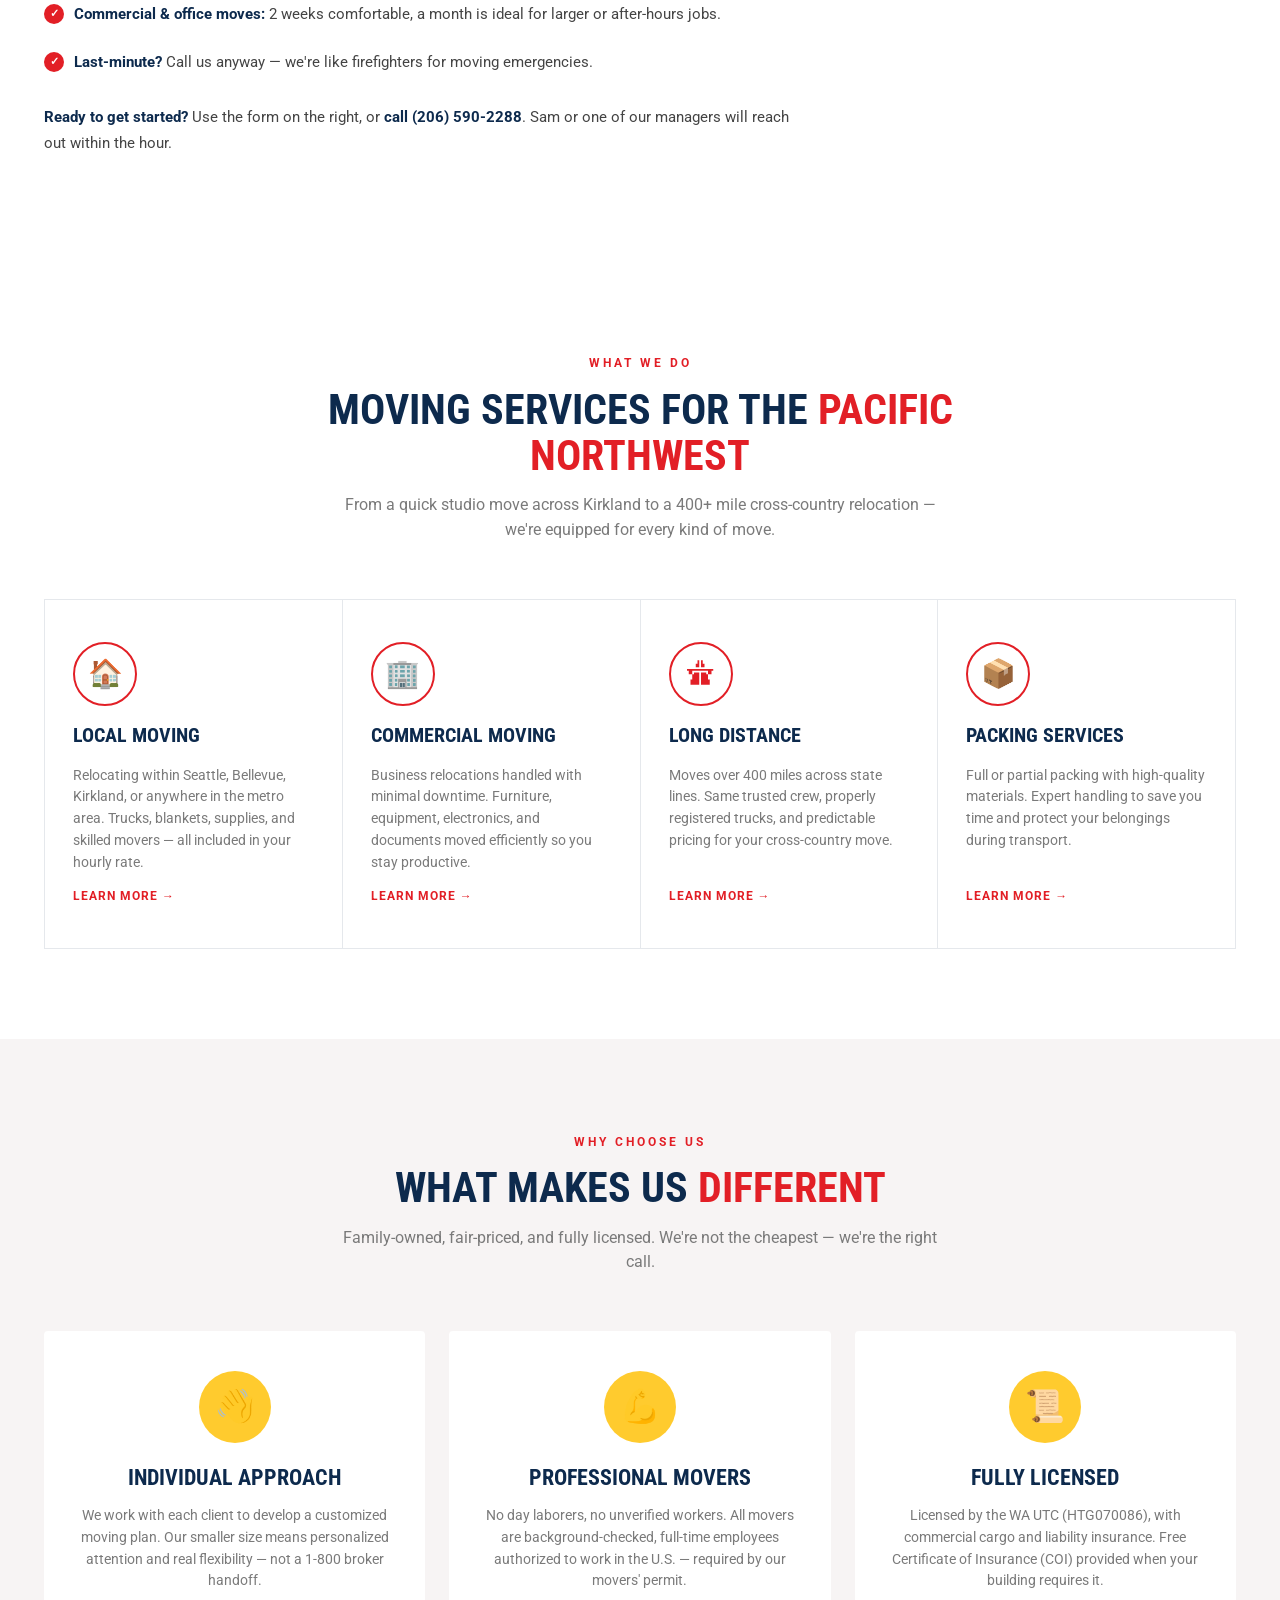
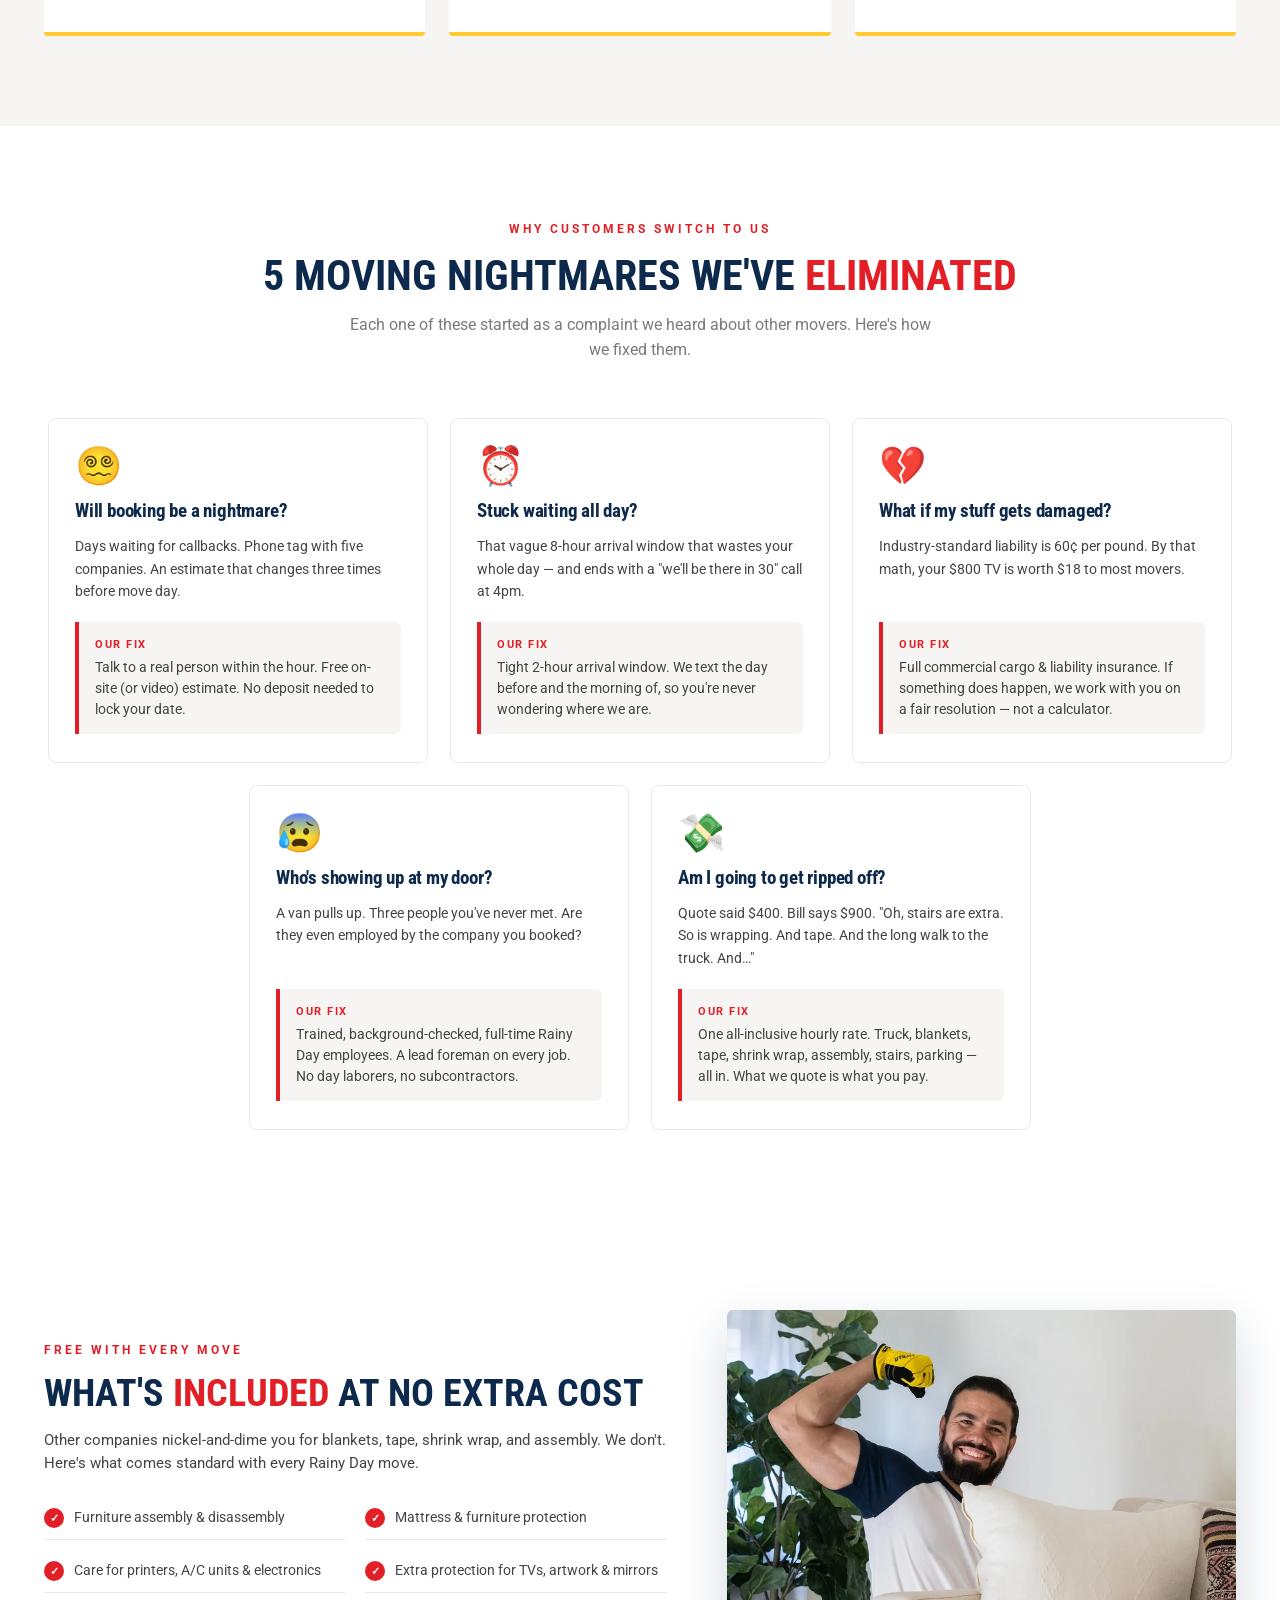
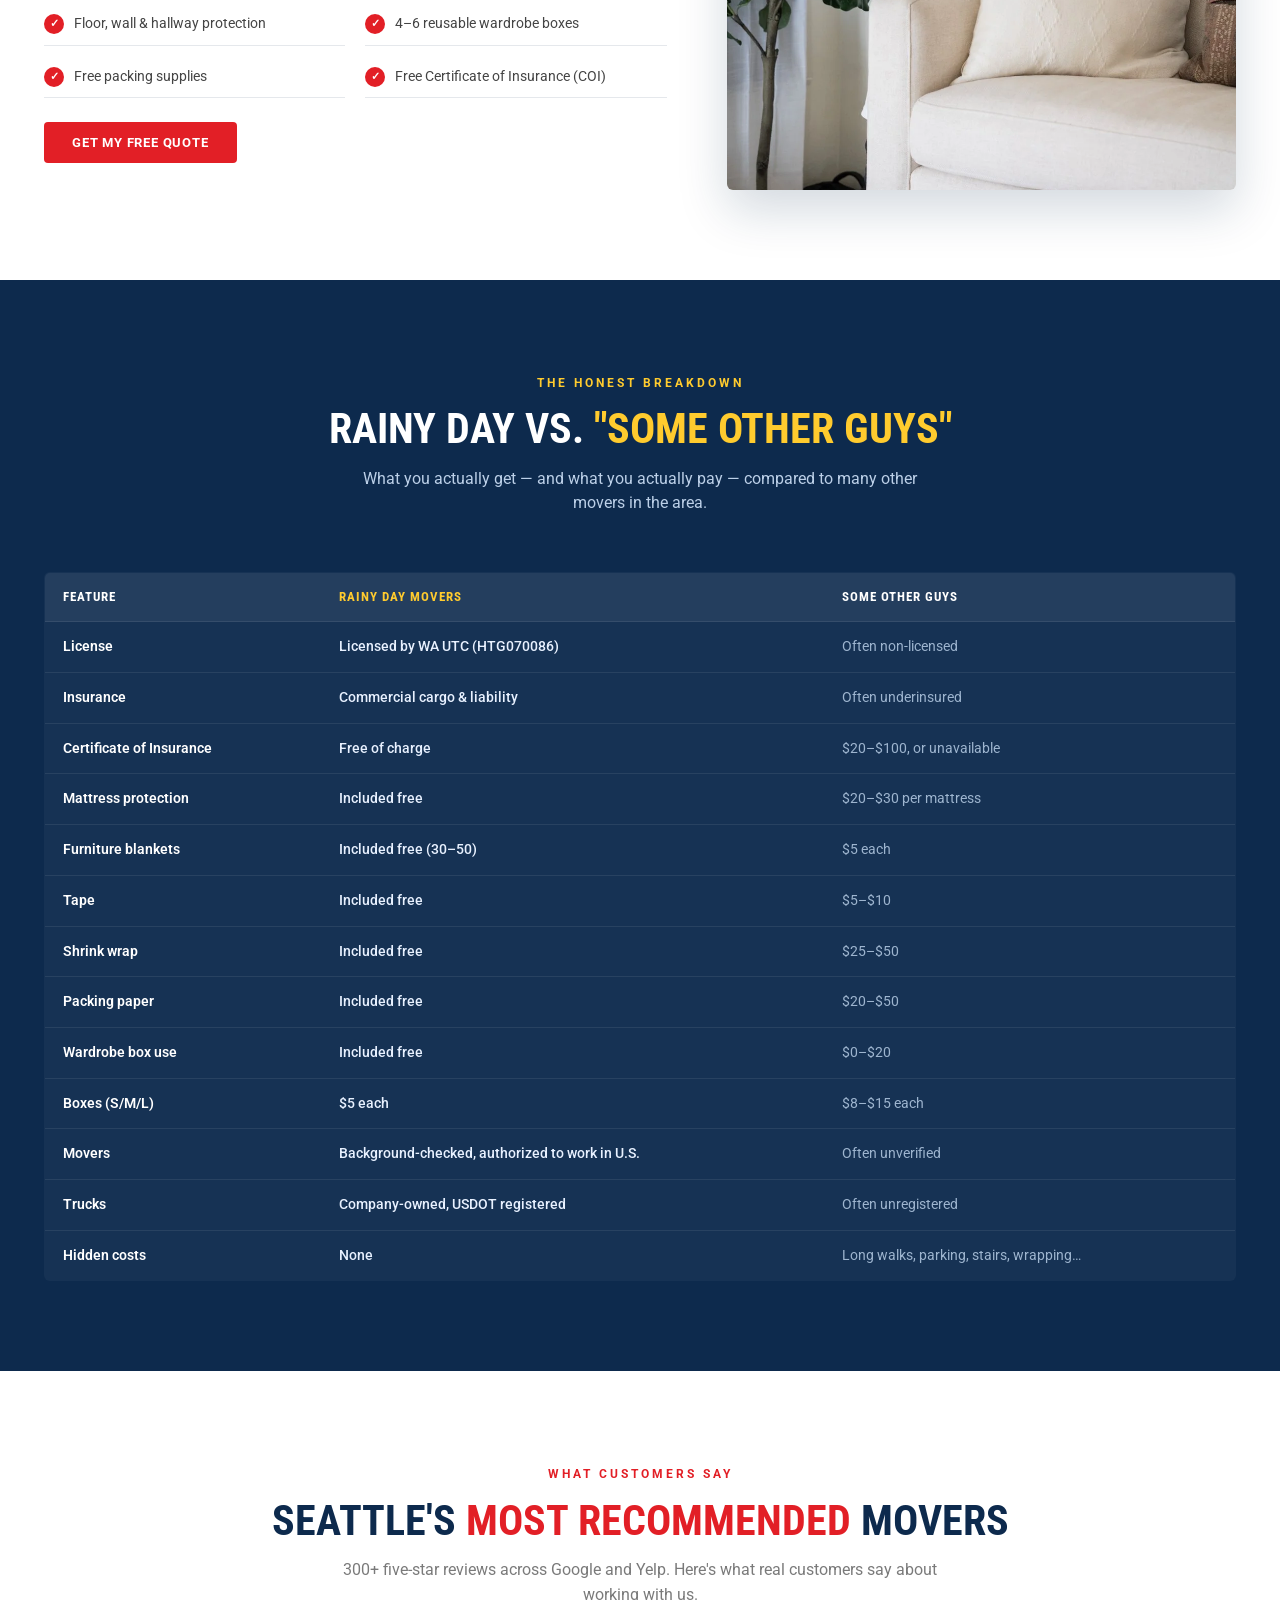
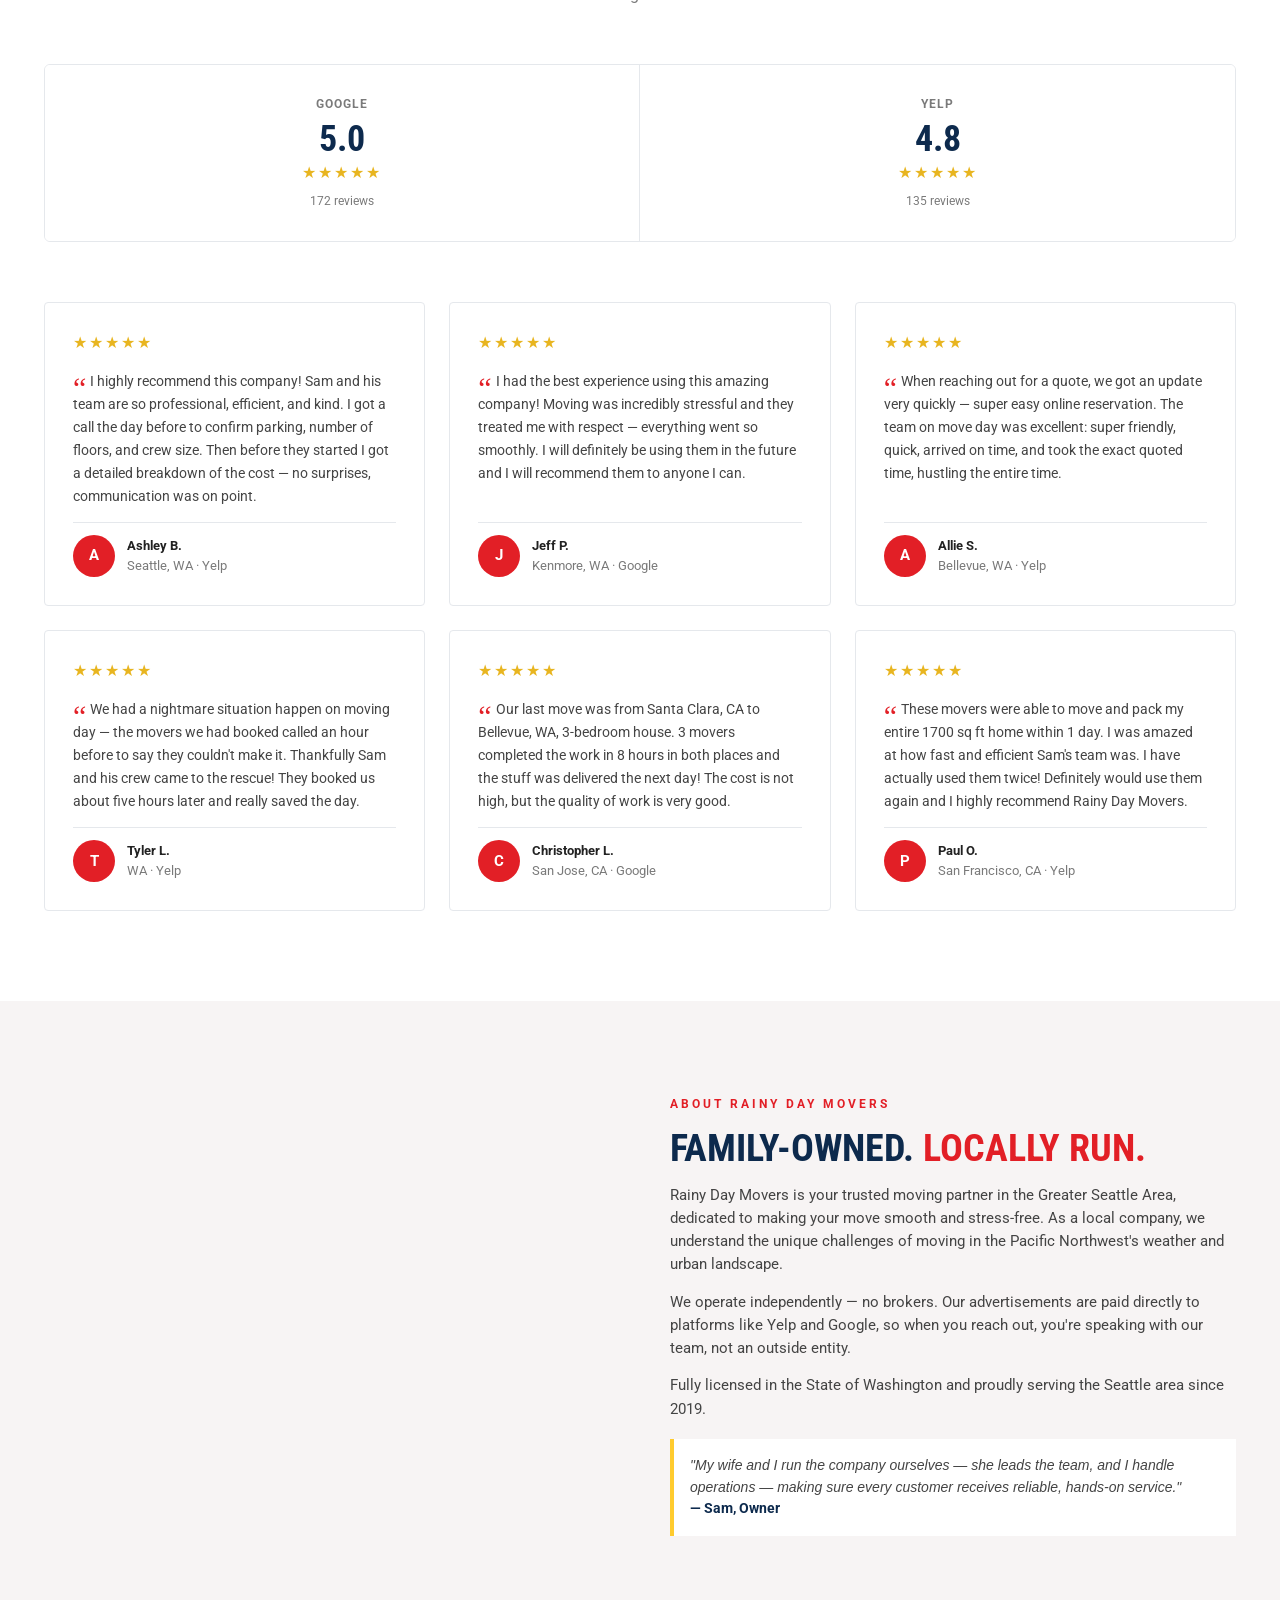
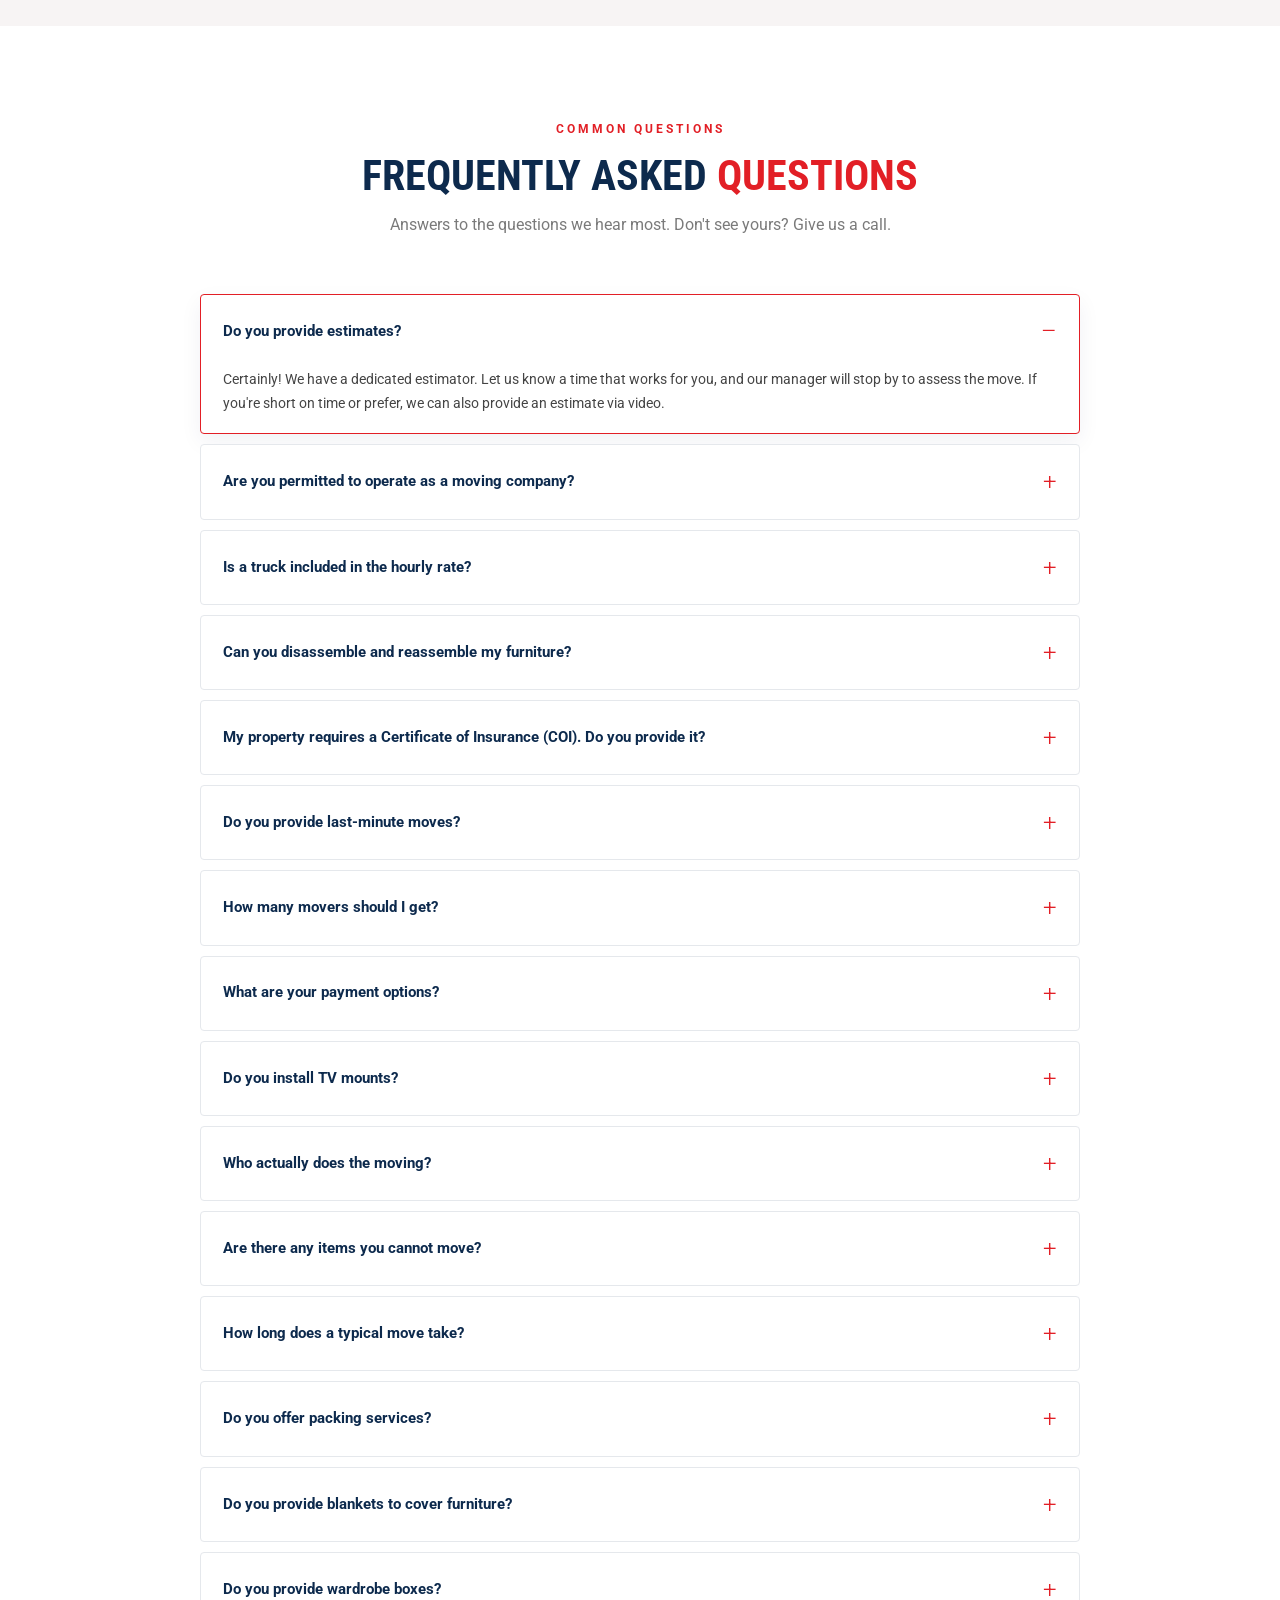
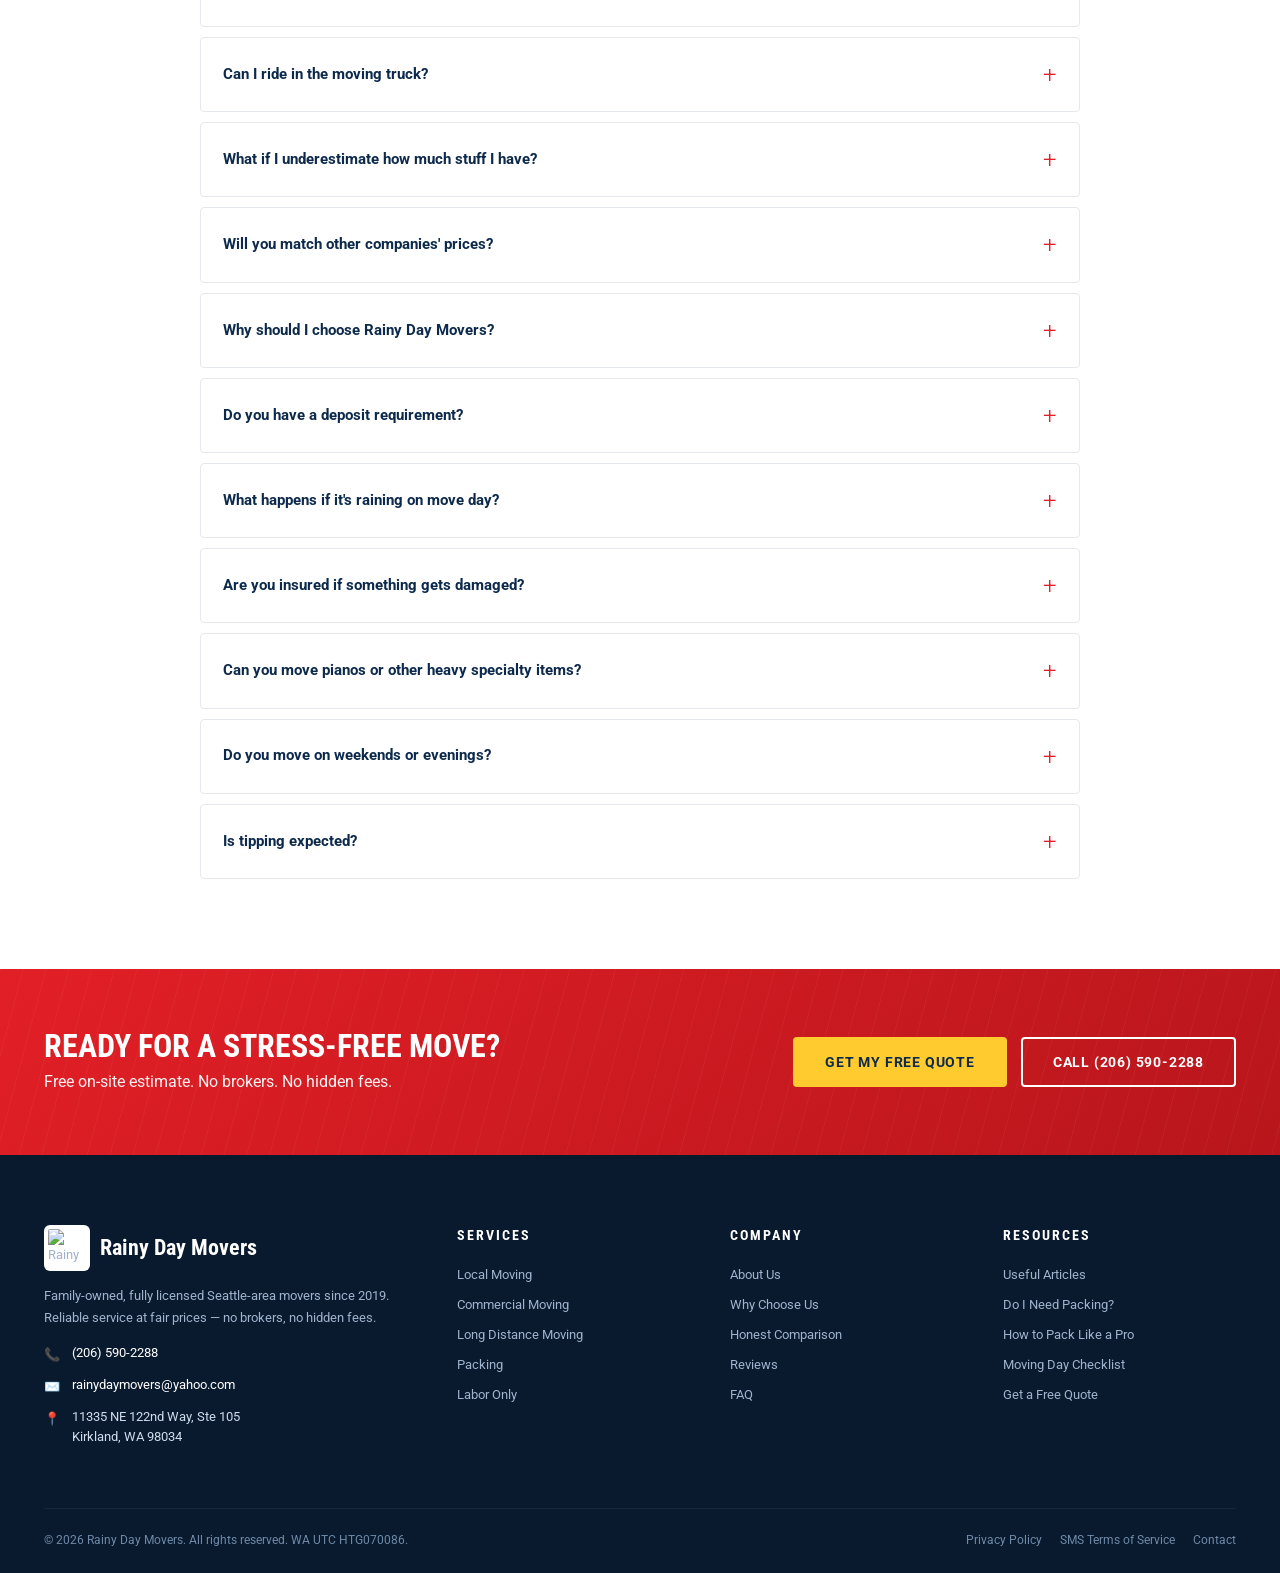
==== commit 598c0d85: "Remove deleted files" ====
--- a/index.html
+++ b/index.html
@@ -3,625 +3,745 @@
 <head>
 <meta charset="UTF-8">
 <meta name="viewport" content="width=device-width, initial-scale=1.0">
-<title>Best Moving Company in NYC | FlatRate-style Movers</title>
-<style>
-  :root{
-    --red:#e21f26;
-    --red-dark:#b8161c;
-    --ink:#1a1a1a;
-    --ink-soft:#333;
-    --muted:#666;
-    --line:#e5e5e5;
-    --bg-soft:#f6f6f6;
-    --gold:#c9a14a;
-  }
-  *{box-sizing:border-box;margin:0;padding:0}
-  html{scroll-behavior:smooth}
-  body{
-    font-family:'Helvetica Neue',Arial,sans-serif;
-    color:var(--ink);
-    line-height:1.5;
-    background:#fff;
-  }
-  a{color:inherit;text-decoration:none}
-  img{max-width:100%;display:block}
-  .container{max-width:1200px;margin:0 auto;padding:0 20px}
-
-  /* ===== Top utility bar ===== */
-  .top-bar{
-    background:var(--ink);
-    color:#fff;
-    font-size:12px;
-    padding:8px 0;
-  }
-  .top-bar .container{display:flex;justify-content:space-between;align-items:center;flex-wrap:wrap;gap:10px}
-  .top-bar nav ul{display:flex;gap:18px;list-style:none;flex-wrap:wrap}
-  .top-bar nav a{opacity:.85;transition:opacity .2s}
-  .top-bar nav a:hover{opacity:1;color:var(--red)}
-  .top-bar .login a{color:#fff}
-  .top-bar .login a:hover{color:var(--red)}
-
-  /* ===== Header ===== */
-  .header{
-    background:#fff;
-    border-bottom:1px solid var(--line);
-    position:sticky;top:0;z-index:50;
-  }
-  .header .container{
-    display:flex;align-items:center;justify-content:space-between;
-    padding-top:14px;padding-bottom:14px;gap:20px;
-  }
-  .logo{
-    font-weight:900;font-size:24px;letter-spacing:.5px;color:var(--red);
-    display:flex;align-items:center;gap:6px;
-  }
-  .logo span{color:var(--ink)}
-  .main-nav ul{display:flex;gap:26px;list-style:none}
-  .main-nav a{
-    font-size:13px;font-weight:700;letter-spacing:.5px;
-    text-transform:uppercase;
-    padding:8px 0;border-bottom:2px solid transparent;
-    transition:border-color .2s,color .2s;
-  }
-  .main-nav a:hover{color:var(--red);border-color:var(--red)}
-  .header-cta{display:flex;align-items:center;gap:14px}
-  .phone{font-weight:800;color:var(--red);font-size:15px;white-space:nowrap}
-  .btn{
-    display:inline-block;border:none;cursor:pointer;
-    padding:12px 22px;font-weight:700;font-size:13px;
-    text-transform:uppercase;letter-spacing:.6px;
-    border-radius:2px;transition:transform .15s,background .2s;
-  }
-  .btn-primary{background:var(--red);color:#fff}
-  .btn-primary:hover{background:var(--red-dark);transform:translateY(-1px)}
-  .btn-outline{background:transparent;border:2px solid #fff;color:#fff}
-  .btn-outline:hover{background:#fff;color:var(--ink)}
-  .menu-toggle{display:none;background:none;border:none;cursor:pointer;font-size:22px;color:var(--ink)}
-
-  /* ===== Hero ===== */
-  .hero{
-    position:relative;color:#fff;
-    background:
-      linear-gradient(rgba(20,20,20,.55),rgba(20,20,20,.65)),
-      url('https://images.unsplash.com/photo-1600585154340-be6161a56a0c?auto=format&fit=crop&w=1920&q=80') center/cover no-repeat;
-    padding:90px 0 110px;
-  }
-  .hero-grid{
-    display:grid;grid-template-columns:1.1fr .9fr;gap:50px;align-items:center;
-  }
-  .hero h1{font-size:54px;line-height:1.05;font-weight:900;letter-spacing:-.5px;margin-bottom:18px}
-  .hero h1 em{color:var(--red);font-style:normal}
-  .hero .sub{font-size:20px;font-weight:300;margin-bottom:30px;max-width:520px;color:#f0f0f0}
-  .hero ul.proof{list-style:none;display:flex;flex-wrap:wrap;gap:18px 28px;margin-bottom:30px}
-  .hero ul.proof li{font-size:14px;display:flex;align-items:center;gap:8px}
-  .hero ul.proof li::before{content:"✓";color:var(--red);font-weight:900}
-
-  /* Quote card */
-  .quote-card{
-    background:#fff;color:var(--ink);border-radius:6px;
-    padding:30px;box-shadow:0 20px 60px rgba(0,0,0,.35);
-  }
-  .quote-card h3{font-size:22px;margin-bottom:6px;font-weight:800}
-  .quote-card .qsub{font-size:14px;color:var(--muted);margin-bottom:20px}
-  .steps{display:flex;gap:6px;margin-bottom:20px}
-  .step-dot{flex:1;height:4px;background:var(--line);border-radius:2px;transition:background .25s}
-  .step-dot.active{background:var(--red)}
-  .quote-step{display:none}
-  .quote-step.active{display:block}
-  .form-row{display:grid;grid-template-columns:1fr 1fr;gap:14px;margin-bottom:14px}
-  .form-row.full{grid-template-columns:1fr}
-  .field label{display:block;font-size:11px;font-weight:700;color:var(--muted);text-transform:uppercase;letter-spacing:.6px;margin-bottom:6px}
-  .field input,.field select{
-    width:100%;padding:12px 14px;border:1px solid var(--line);
-    border-radius:3px;font-size:14px;font-family:inherit;background:#fff;
-    transition:border-color .2s;
-  }
-  .field input:focus,.field select:focus{outline:none;border-color:var(--red)}
-  .quote-actions{display:flex;justify-content:space-between;align-items:center;margin-top:8px}
-  .link-back{background:none;border:none;color:var(--muted);cursor:pointer;font-size:13px;padding:8px 0}
-  .link-back:hover{color:var(--red)}
-  .or-call{display:block;text-align:center;font-size:13px;color:var(--muted);margin-top:14px}
-  .or-call a{color:var(--red);font-weight:700}
-  .quote-success{text-align:center;padding:20px 0}
-  .quote-success .check{
-    width:56px;height:56px;border-radius:50%;background:var(--red);color:#fff;
-    display:flex;align-items:center;justify-content:center;font-size:28px;
-    margin:0 auto 14px;
-  }
-
-  /* ===== Awards strip ===== */
-  .awards{background:var(--bg-soft);padding:32px 0}
-  .awards .container{display:flex;justify-content:space-around;align-items:center;flex-wrap:wrap;gap:24px;text-align:center}
-  .award{font-size:13px;color:var(--muted);max-width:200px}
-  .award strong{display:block;color:var(--ink);font-size:15px;margin-top:4px}
-
-  /* ===== Section base ===== */
-  section{padding:80px 0}
-  .section-head{text-align:center;max-width:760px;margin:0 auto 50px}
-  .section-head h2{font-size:38px;font-weight:900;margin-bottom:14px;letter-spacing:-.3px}
-  .section-head h2 em{color:var(--red);font-style:normal}
-  .section-head p{color:var(--muted);font-size:16px}
-
-  /* ===== Services grid ===== */
-  .services{background:#fff}
-  .services-grid{
-    display:grid;grid-template-columns:repeat(3,1fr);gap:24px;
-  }
-  .service-card{
-    border:1px solid var(--line);border-radius:6px;padding:34px 28px;
-    transition:transform .2s,box-shadow .2s,border-color .2s;
-    background:#fff;
-  }
-  .service-card:hover{
-    transform:translateY(-4px);
-    box-shadow:0 14px 30px rgba(0,0,0,.08);
-    border-color:transparent;
-  }
-  .service-icon{
-    width:54px;height:54px;border-radius:50%;background:#fdecec;
-    display:flex;align-items:center;justify-content:center;
-    color:var(--red);font-size:24px;margin-bottom:18px;
-  }
-  .service-card h3{font-size:20px;margin-bottom:10px;font-weight:800}
-  .service-card p{color:var(--muted);font-size:14px;margin-bottom:14px}
-  .service-card a.more{color:var(--red);font-weight:700;font-size:13px;text-transform:uppercase;letter-spacing:.6px}
-  .service-card a.more:hover{text-decoration:underline}
-
-  /* ===== Packages ===== */
-  .packages{background:var(--bg-soft)}
-  .pack-grid{display:grid;grid-template-columns:repeat(4,1fr);gap:20px}
-  .pack{
-    background:#fff;border-radius:6px;padding:28px 24px;
-    border-top:4px solid var(--line);
-    display:flex;flex-direction:column;
-    transition:transform .2s,box-shadow .2s;
-  }
-  .pack:hover{transform:translateY(-3px);box-shadow:0 12px 28px rgba(0,0,0,.08)}
-  .pack.basic{border-top-color:#9aa0a6}
-  .pack.premium{border-top-color:var(--red)}
-  .pack.gold{border-top-color:var(--gold)}
-  .pack.elite{border-top-color:var(--ink)}
-  .pack .tier{font-size:12px;font-weight:800;text-transform:uppercase;letter-spacing:1px;color:var(--muted);margin-bottom:6px}
-  .pack h3{font-size:18px;margin-bottom:10px;font-weight:800;line-height:1.25}
-  .pack p.lead{color:var(--muted);font-size:13px;margin-bottom:16px;min-height:54px}
-  .pack ul{list-style:none;margin-bottom:18px}
-  .pack ul li{
-    font-size:13px;color:var(--ink-soft);padding:6px 0 6px 22px;position:relative;
-  }
-  .pack ul li::before{
-    content:"✓";color:var(--red);position:absolute;left:0;top:6px;font-weight:800;
-  }
-  .pack .btn{margin-top:auto;text-align:center}
-
-  /* ===== Reviews ===== */
-  .reviews{background:#fff}
-  .ratings-row{
-    display:grid;grid-template-columns:repeat(5,1fr);gap:20px;
-    background:var(--bg-soft);border-radius:6px;padding:26px;margin-bottom:50px;
-    text-align:center;
-  }
-  .rating .platform{font-size:13px;color:var(--muted);margin-bottom:6px}
-  .rating .score{font-size:24px;font-weight:900;color:var(--ink)}
-  .rating .stars{color:#f5b400;font-size:14px;letter-spacing:2px}
-  .rating .count{font-size:11px;color:var(--muted);margin-top:2px}
-
-  .reviews-grid{display:grid;grid-template-columns:repeat(3,1fr);gap:22px}
-  .review{
-    border:1px solid var(--line);border-radius:6px;padding:24px;
-    display:flex;flex-direction:column;gap:10px;background:#fff;
-  }
-  .review .stars{color:#f5b400;letter-spacing:2px}
-  .review .quote{font-size:15px;font-style:italic;color:var(--ink-soft);flex:1}
-  .review .who{display:flex;align-items:center;gap:10px;font-size:13px;color:var(--muted)}
-  .review .avatar{
-    width:36px;height:36px;border-radius:50%;background:var(--red);color:#fff;
-    display:flex;align-items:center;justify-content:center;font-weight:800;font-size:14px;
-  }
-
-  /* ===== Why us ===== */
-  .why{background:var(--ink);color:#fff}
-  .why .why-grid{display:grid;grid-template-columns:repeat(2,1fr);gap:60px;align-items:center}
-  .why h2{font-size:36px;font-weight:900;margin-bottom:18px;line-height:1.1}
-  .why h2 em{color:var(--red);font-style:normal}
-  .why p{color:#bbb;margin-bottom:20px}
-  .why ul{list-style:none}
-  .why ul li{padding:10px 0 10px 28px;position:relative;color:#ddd;font-size:15px;border-bottom:1px solid #2a2a2a}
-  .why ul li::before{
-    content:"→";color:var(--red);position:absolute;left:0;top:10px;font-weight:800;
-  }
-  .why-image{
-    height:420px;border-radius:6px;
-    background:url('https://images.unsplash.com/photo-1530124566582-a618bc2615dc?auto=format&fit=crop&w=900&q=80') center/cover no-repeat;
-  }
-
-  /* ===== CTA ===== */
-  .cta{
-    background:linear-gradient(135deg,var(--red),var(--red-dark));
-    color:#fff;text-align:center;padding:70px 0;
-  }
-  .cta h2{font-size:36px;font-weight:900;margin-bottom:14px}
-  .cta p{font-size:17px;margin-bottom:26px;opacity:.95}
-  .cta .btn{background:#fff;color:var(--red);font-size:14px;padding:16px 32px}
-  .cta .btn:hover{background:var(--ink);color:#fff}
-
-  /* ===== Footer ===== */
-  footer{background:#0f0f0f;color:#aaa;padding:60px 0 20px;font-size:13px}
-  .foot-grid{display:grid;grid-template-columns:1.4fr repeat(4,1fr);gap:30px;margin-bottom:40px}
-  .foot h4{color:#fff;font-size:13px;text-transform:uppercase;letter-spacing:1px;margin-bottom:14px;font-weight:800}
-  .foot ul{list-style:none;display:flex;flex-direction:column;gap:8px}
-  .foot a:hover{color:var(--red)}
-  .foot .brand{color:#fff;font-weight:900;font-size:22px;margin-bottom:14px;display:block}
-  .foot .brand span{color:var(--red)}
-  .socials{display:flex;gap:10px;margin-top:14px}
-  .socials a{
-    width:34px;height:34px;border-radius:50%;background:#222;color:#fff;
-    display:flex;align-items:center;justify-content:center;transition:background .2s;
-    font-size:14px;font-weight:700;
-  }
-  .socials a:hover{background:var(--red)}
-  .legal{border-top:1px solid #1f1f1f;padding-top:18px;text-align:center;color:#666;font-size:12px}
-
-  /* ===== Responsive ===== */
-  @media (max-width:980px){
-    .main-nav,.top-bar nav{display:none}
-    .menu-toggle{display:block}
-    .hero{padding:60px 0 80px}
-    .hero-grid{grid-template-columns:1fr;gap:34px}
-    .hero h1{font-size:38px}
-    .services-grid{grid-template-columns:repeat(2,1fr)}
-    .pack-grid{grid-template-columns:repeat(2,1fr)}
-    .ratings-row{grid-template-columns:repeat(2,1fr);gap:18px}
-    .reviews-grid{grid-template-columns:1fr}
-    .why .why-grid{grid-template-columns:1fr}
-    .foot-grid{grid-template-columns:1fr 1fr}
-    .section-head h2{font-size:30px}
-  }
-  @media (max-width:560px){
-    .services-grid,.pack-grid,.foot-grid{grid-template-columns:1fr}
-    .form-row{grid-template-columns:1fr}
-    .ratings-row{grid-template-columns:1fr}
-    .header-cta .phone{display:none}
-  }
-</style>
+<title>Best Movers in Seattle | Rainy Day Movers — Licensed, Family-Owned Since 2019</title>
+<meta name="description" content="Rainy Day Movers — top-rated, fully licensed Seattle-area moving company. Local, long-distance, commercial moving and professional packing. Free on-site estimates. Call (206) 590-2288.">
+<meta name="keywords" content="Seattle movers, Bellevue movers, Kirkland movers, Seattle moving company, Pacific Northwest movers, long distance movers Seattle, packing service Seattle, licensed Seattle moving company">
+<meta name="author" content="Rainy Day Movers">
+<meta name="robots" content="index, follow, max-image-preview:large">
+<link rel="canonical" href="https://rainydaymovers.com/">
+
+<!-- Geo / local SEO -->
+<meta name="geo.region" content="US-WA">
+<meta name="geo.placename" content="Kirkland, Seattle">
+<meta name="geo.position" content="47.7223;-122.1701">
+<meta name="ICBM" content="47.7223, -122.1701">
+
+<!-- Open Graph -->
+<meta property="og:type" content="website">
+<meta property="og:title" content="Rainy Day Movers — Full-Service Moving in the Greater Seattle Area">
+<meta property="og:description" content="Family-owned, fully licensed Seattle-area movers since 2019. Local, long-distance, commercial moving and professional packing.">
+<meta property="og:url" content="https://rainydaymovers.com/">
+<meta property="og:site_name" content="Rainy Day Movers">
+<meta property="og:image" content="https://rainydaymovers.com/seattle-skyline.jpg">
+<meta property="og:image:width" content="1200">
+<meta property="og:image:height" content="630">
+<meta property="og:locale" content="en_US">
+
+<!-- Twitter Card -->
+<meta name="twitter:card" content="summary_large_image">
+<meta name="twitter:title" content="Rainy Day Movers — Seattle's Trusted Moving Company">
+<meta name="twitter:description" content="Family-owned, fully licensed Seattle movers. Free on-site estimates. No brokers, no hidden fees.">
+<meta name="twitter:image" content="https://rainydaymovers.com/seattle-skyline.jpg">
+
+<!-- Favicon -->
+<link rel="icon" type="image/svg+xml" href="https://rainydaymovers.com/wp-content/uploads/2023/12/Rain-3.svg">
+
+<link rel="preconnect" href="https://fonts.googleapis.com">
+<link rel="preconnect" href="https://fonts.gstatic.com" crossorigin>
+<link href="https://fonts.googleapis.com/css2?family=Roboto:wght@300;400;500;700;900&family=Roboto+Condensed:wght@400;700&display=swap" rel="stylesheet">
+<link rel="stylesheet" href="shared.css">
+
+<!-- Structured data: MovingCompany + AggregateRating + BreadcrumbList -->
+<script type="application/ld+json">
+{
+  "@context": "https://schema.org",
+  "@graph": [
+    {
+      "@type": "MovingCompany",
+      "@id": "https://rainydaymovers.com/#org",
+      "name": "Rainy Day Movers",
+      "alternateName": "Rainy Day Movers LLC",
+      "url": "https://rainydaymovers.com/",
+      "logo": "https://rainydaymovers.com/wp-content/uploads/2023/12/Rain-3.svg",
+      "image": "https://rainydaymovers.com/seattle-skyline.jpg",
+      "description": "Family-owned, fully licensed full-service moving company serving the Greater Seattle Area since 2019. Local, long-distance, commercial moves and packing.",
+      "telephone": "+1-206-590-2288",
+      "email": "rainydaymovers@yahoo.com",
+      "priceRange": "$$",
+      "foundingDate": "2019",
+      "address": {
+        "@type": "PostalAddress",
+        "streetAddress": "11335 NE 122nd Way, Ste 105",
+        "addressLocality": "Kirkland",
+        "addressRegion": "WA",
+        "postalCode": "98034",
+        "addressCountry": "US"
+      },
+      "geo": {
+        "@type": "GeoCoordinates",
+        "latitude": 47.7223,
+        "longitude": -122.1701
+      },
+      "areaServed": [
+        {"@type":"City","name":"Seattle"},
+        {"@type":"City","name":"Bellevue"},
+        {"@type":"City","name":"Kirkland"},
+        {"@type":"City","name":"Redmond"},
+        {"@type":"City","name":"Bothell"},
+        {"@type":"City","name":"Kenmore"},
+        {"@type":"City","name":"Sammamish"},
+        {"@type":"City","name":"Renton"},
+        {"@type":"City","name":"Tacoma"}
+      ],
+      "openingHoursSpecification": [{
+        "@type":"OpeningHoursSpecification",
+        "dayOfWeek":["Monday","Tuesday","Wednesday","Thursday","Friday","Saturday","Sunday"],
+        "opens":"08:00",
+        "closes":"19:00"
+      }],
+      "sameAs": [
+        "https://www.yelp.com/biz/rainy-day-movers-kirkland-5",
+        "https://maps.app.goo.gl/wxMuB8BqTYce75jW7"
+      ],
+      "aggregateRating": {
+        "@type": "AggregateRating",
+        "ratingValue": "4.93",
+        "reviewCount": "307",
+        "bestRating": "5",
+        "worstRating": "1"
+      },
+      "hasOfferCatalog": {
+        "@type": "OfferCatalog",
+        "name": "Moving Services",
+        "itemListElement": [
+          {"@type":"Offer","itemOffered":{"@type":"Service","name":"Local Moving","url":"https://rainydaymovers.com/local-moving"}},
+          {"@type":"Offer","itemOffered":{"@type":"Service","name":"Long Distance Moving","url":"https://rainydaymovers.com/long-distance"}},
+          {"@type":"Offer","itemOffered":{"@type":"Service","name":"Commercial Moving","url":"https://rainydaymovers.com/commercial-moving/"}},
+          {"@type":"Offer","itemOffered":{"@type":"Service","name":"Packing Services","url":"https://rainydaymovers.com/packing"}}
+        ]
+      },
+      "identifier": [
+        {"@type":"PropertyValue","propertyID":"WA UTC","value":"HTG070086"},
+        {"@type":"PropertyValue","propertyID":"USDOT","value":"3666304"}
+      ]
+    },
+    {
+      "@type": "WebSite",
+      "@id": "https://rainydaymovers.com/#website",
+      "url": "https://rainydaymovers.com/",
+      "name": "Rainy Day Movers",
+      "publisher": {"@id": "https://rainydaymovers.com/#org"},
+      "inLanguage": "en-US"
+    }
+  ]
+}
+</script>
 </head>
 <body>
 
 <!-- Top utility bar -->
-<div class="top-bar">
-  <div class="container">
-    <nav>
-      <ul>
-        <li><a href="#">NYC</a></li>
-        <li><a href="#">Manhattan</a></li>
-        <li><a href="#">Los Angeles</a></li>
-        <li><a href="#">San Francisco</a></li>
-        <li><a href="#">Miami</a></li>
-        <li><a href="#">Washington DC</a></li>
-      </ul>
-    </nav>
-    <div class="login">Manage your move online: <a href="#"><strong>Login</strong></a></div>
+<div class="topbar">
+  <div class="container">
+    <div class="info">
+      <span>📞 <strong>(206) 590-2288</strong></span>
+      <span>✉️ <strong>rainydaymovers@yahoo.com</strong></span>
+      <span>📍 11335 NE 122nd Way, Ste 105, Kirkland, WA 98034</span>
+    </div>
+    <div class="badge-lic">WA UTC HTG070086 &middot; USDOT 3666304</div>
   </div>
 </div>
 
 <!-- Header -->
 <header class="header">
   <div class="container">
-    <a href="#" class="logo">Flat<span>Rate</span></a>
+    <a href="#" class="logo" aria-label="Rainy Day Movers home">
+      <img src="https://rainydaymovers.com/wp-content/uploads/2023/12/Rain-3.svg" alt="Rainy Day Movers">
+      <span class="name">
+        <span class="top">Rainy Day <span class="accent">Movers</span></span>
+        <span class="sub">Greater Seattle Area · Since 2019</span>
+      </span>
+    </a>
     <nav class="main-nav">
       <ul>
-        <li><a href="#services">Moving</a></li>
-        <li><a href="#">Storage</a></li>
-        <li><a href="#">Locations</a></li>
-        <li><a href="#">Box Store</a></li>
-        <li><a href="#">Services</a></li>
-        <li><a href="#">Company</a></li>
-        <li><a href="#">Resources</a></li>
+        <li><a href="local-moving.html">Local</a></li>
+        <li><a href="long-distance.html">Interstate</a></li>
+        <li><a href="commercial-moving.html">Commercial</a></li>
+        <li><a href="packing.html">Packing</a></li>
+        <li><a href="#why">Why Us</a></li>
+        <li><a href="#reviews">Reviews</a></li>
+        <li><a href="#faq">FAQ</a></li>
       </ul>
     </nav>
     <div class="header-cta">
-      <a href="tel:2129889292" class="phone">(212) 988-9292</a>
-      <a href="#quote" class="btn btn-primary">Free Quote</a>
+      <a href="tel:+12065902288" class="phone">(206) 590-2288</a>
+      <a href="#quote" class="btn btn-primary">Get a Quote</a>
       <button class="menu-toggle" aria-label="Open menu">☰</button>
     </div>
   </div>
 </header>
 
-<!-- Hero -->
-<section class="hero">
-  <div class="container hero-grid">
-    <div>
-      <h1>Move with Ease, with NYC's Best <em>Moving Company</em></h1>
-      <p class="sub">Get your FlatRate — it's all-inclusive and always guaranteed. Local, long-distance, and international movers since 1991.</p>
-      <ul class="proof">
-        <li>99.6% accurate quotes</li>
-        <li>30+ years of expertise</li>
-        <li>Licensed &amp; insured</li>
-        <li>4.8★ across 3,400+ reviews</li>
-      </ul>
-      <a href="#quote" class="btn btn-primary">Start your move</a>
-      &nbsp;
-      <a href="tel:2129889292" class="btn btn-outline">Call now</a>
-    </div>
-
-    <!-- Quote form card -->
-    <div class="quote-card" id="quote">
-      <h3>Start your seamless move</h3>
-      <p class="qsub">Get a free, no-obligation quote in minutes.</p>
-
-      <div class="steps">
-        <div class="step-dot active" data-step="1"></div>
-        <div class="step-dot" data-step="2"></div>
-        <div class="step-dot" data-step="3"></div>
-      </div>
-
-      <!-- Step 1 -->
-      <div class="quote-step active" data-step="1">
-        <div class="form-row">
+<!-- Sub hero (matches service-page outline) -->
+<section class="subhero">
+  <div class="container">
+    <span class="since">Operating in Seattle since 2019</span>
+    <h1>Full-service moving,<br>no matter the <span class="accent">weather.</span></h1>
+    <p class="lead">Family-owned, fully licensed, and Pacific Northwest tough. From a few items to a long-distance move — Rainy Day Movers handles your move with care.</p>
+    <div class="hero-reviews" style="margin-top:20px">
+      <div class="chip"><strong>5.0 ★</strong> Google · 172 reviews</div>
+      <div class="chip"><strong>4.8 ★</strong> Yelp · 135 reviews</div>
+    </div>
+    <div class="actions">
+      <a href="#quote" class="btn btn-yellow">Get a free quote</a>
+      <a href="tel:+12065902288" class="btn btn-ghost">Call (206) 590-2288</a>
+    </div>
+  </div>
+</section>
+
+<!-- Promise band -->
+<div class="promise">
+  <div class="container">
+    <div class="item">No brokers, ever</div>
+    <div class="item">Free on-site estimates</div>
+    <div class="item">Background-checked crews</div>
+    <div class="item">No hidden fees</div>
+  </div>
+</div>
+
+<!-- Intro prose + sticky quote sidebar (page-grid pattern, matches local) -->
+<section class="block" style="padding-top:60px">
+  <div class="container">
+    <div class="page-grid">
+      <article class="prose">
+
+        <h2>Seattle's family-owned moving company</h2>
+        <p>Rainy Day Movers has been serving the Greater Seattle Area since 2019. We're a small, family-run team that handles every move ourselves — no brokers, no subcontractors, no day laborers. Just trained, full-time employees showing up on time with the right truck, the right supplies, and a fair, transparent quote.</p>
+        <p>Whether you're <a href="local-moving.html"><strong>moving across town</strong></a>, <a href="long-distance.html"><strong>moving across state lines</strong></a>, <a href="commercial-moving.html"><strong>relocating an office</strong></a>, or just need <a href="packing.html"><strong>help packing</strong></a> — we've handled it hundreds of times. Below you'll find everything: our services, the moving nightmares we've eliminated, what's included free with every move, an honest comparison against typical movers, real customer reviews, and answers to the questions we hear most.</p>
+
+        <div class="callout info">
+          <strong>Why people pick us:</strong> 300+ five-star reviews across Google and Yelp, fully licensed (WA UTC HTG070086, USDOT 3666304), and an all-inclusive hourly rate that covers the truck, blankets, tape, stairs, parking, and everything else.
+        </div>
+
+        <h2>How a Rainy Day move works</h2>
+        <p>We've intentionally kept the process simple — most customers say it's the calmest move they've ever had.</p>
+        <div class="steps-grid">
+          <div class="step"><div class="num">1</div><h4>Free Estimate</h4><p>Call or fill out the form. Our manager visits your home (or does a video walk-through) and gives you a clear, written estimate.</p></div>
+          <div class="step"><div class="num">2</div><h4>Schedule</h4><p>Pick a date that works. We confirm parking, building rules, elevator reservations, and crew size the day before.</p></div>
+          <div class="step"><div class="num">3</div><h4>Move Day</h4><p>Crew arrives on time with the right truck, blankets, supplies, and tools. Detailed cost breakdown before they start.</p></div>
+          <div class="step"><div class="num">4</div><h4>Settle In</h4><p>We unload, place furniture where you want it, reassemble what we took apart, and clean up — all on the clock.</p></div>
+        </div>
+
+        <h2>Service area</h2>
+        <p>We serve the entire Greater Seattle metro and most of King and Snohomish County. The cities we move to and from most often:</p>
+        <ul>
+          <li><strong>Seattle</strong> — every neighborhood, from Ballard to West Seattle to Capitol Hill</li>
+          <li><strong>Eastside</strong> — Bellevue, Kirkland, Redmond, Sammamish, Issaquah, Mercer Island</li>
+          <li><strong>North</strong> — Bothell, Kenmore, Lynnwood, Edmonds, Mill Creek, Mountlake Terrace</li>
+          <li><strong>South</strong> — Renton, Kent, Federal Way, Auburn, Tukwila, SeaTac</li>
+          <li><strong>Tacoma</strong> and surrounding Pierce County</li>
+        </ul>
+        <p>Not sure if we serve your area? <a href="tel:+12065902288"><strong>Call (206) 590-2288</strong></a> — we usually can.</p>
+
+        <h2>What's included in your rate</h2>
+        <p>Most movers nickel-and-dime you for blankets, tape, shrink wrap, and assembly. We don't. Every move includes:</p>
+        <ul>
+          <li>The truck (16', 20', 24', or 26' — sized to your move)</li>
+          <li>Furniture assembly &amp; disassembly</li>
+          <li>Mattress &amp; furniture protection blankets</li>
+          <li>Care for printers, A/C units, electronics, TVs, mirrors, art</li>
+          <li>Floor, wall &amp; hallway protection</li>
+          <li>4–6 reusable wardrobe boxes</li>
+          <li>Free Certificate of Insurance (COI) for your building</li>
+          <li>Travel time to and from your locations</li>
+        </ul>
+
+        <h2>How we're different from typical movers</h2>
+        <p>Three things matter most to our customers:</p>
+        <ul>
+          <li><strong>Direct service.</strong> The person you talk to on the phone is the person managing your move — not a broker reselling your job to whoever's available.</li>
+          <li><strong>Transparent pricing.</strong> One all-inclusive hourly rate. No surprise charges for stairs, parking, wrapping, or "long carry" fees.</li>
+          <li><strong>Same crew, every move.</strong> Background-checked, full-time Rainy Day employees with a lead foreman on every job.</li>
+        </ul>
+
+        <div class="callout warn">
+          <strong>Heads up about brokers.</strong> Many "moving companies" online are actually brokers — they take your money, then sell your job to whoever's available, often keeping 30–40% of the fee. With Rainy Day Movers you talk directly to the team doing the work. No middlemen, no mystery crews.
+        </div>
+
+        <h2>When to book</h2>
+        <p>Weekends and the last week of the month book up fastest. As a rough guide:</p>
+        <ul>
+          <li><strong>Local moves:</strong> 1–2 weeks ahead is comfortable; same-week is sometimes possible depending on availability.</li>
+          <li><strong>Long-distance &amp; interstate:</strong> 2–4 weeks ahead is ideal — gives time for the onsite estimate and proper planning.</li>
+          <li><strong>Commercial &amp; office moves:</strong> 2 weeks comfortable, a month is ideal for larger or after-hours jobs.</li>
+          <li><strong>Last-minute?</strong> Call us anyway — we're like firefighters for moving emergencies.</li>
+        </ul>
+
+        <p style="margin-top:18px"><strong>Ready to get started?</strong> Use the form on the right, or <a href="tel:+12065902288"><strong>call (206) 590-2288</strong></a>. Sam or one of our managers will reach out within the hour.</p>
+
+      </article>
+
+      <!-- Sticky quote sidebar -->
+      <aside class="sidebar">
+        <div class="side-quote" id="quote">
+      <div class="qhead">
+        <h3>Get Your Quote in Minutes</h3>
+        <p>Free, no-obligation. We'll call you back fast.</p>
+      </div>
+      <div class="qbody">
+        <div class="steps">
+          <div class="step-dot active" data-step="1"></div>
+          <div class="step-dot" data-step="2"></div>
+          <div class="step-dot" data-step="3"></div>
+        </div>
+
+        <!-- Step 1 -->
+        <div class="quote-step active" data-step="1">
+          <div class="row2">
+            <div class="field">
+              <label>Moving from</label>
+              <input type="text" placeholder="Seattle, WA / ZIP">
+            </div>
+            <div class="field">
+              <label>Moving to</label>
+              <input type="text" placeholder="City or ZIP">
+            </div>
+          </div>
+          <div class="row2">
+            <div class="field">
+              <label>Move date</label>
+              <input type="date">
+            </div>
+            <div class="field">
+              <label>Move size *</label>
+              <select>
+                <option value="">Select…</option>
+                <option>A few items</option>
+                <option>Studio</option>
+                <option>1 Bedroom</option>
+                <option>2 Bedrooms</option>
+                <option>3 Bedrooms</option>
+                <option>4 Bedrooms or more</option>
+                <option>Office / Commercial</option>
+              </select>
+            </div>
+          </div>
+          <div class="qfoot">
+            <span></span>
+            <button class="btn btn-primary next" data-next="2">Next →</button>
+          </div>
+          <span class="or-call">or <a href="tel:+12065902288">call (206) 590-2288</a></span>
+        </div>
+
+        <!-- Step 2 -->
+        <div class="quote-step" data-step="2">
           <div class="field">
-            <label>Moving from</label>
-            <input type="text" placeholder="ZIP or city" id="from">
-          </div>
-          <div class="field">
-            <label>Moving to</label>
-            <input type="text" placeholder="ZIP or city" id="to">
-          </div>
-        </div>
-        <div class="form-row">
-          <div class="field">
-            <label>Move date</label>
-            <input type="date" id="date">
-          </div>
-          <div class="field">
-            <label>Home size</label>
-            <select id="size">
-              <option value="">Select…</option>
-              <option>Studio Apt</option>
-              <option>1 BR Apt</option>
-              <option>1 BR Apt - Large</option>
-              <option>2 BR Apt</option>
-              <option>3 BR Apt</option>
-              <option>4+ BR Apt</option>
-              <option>House</option>
-              <option>Commercial Move</option>
-            </select>
-          </div>
-        </div>
-        <div class="quote-actions">
-          <span></span>
-          <button class="btn btn-primary" data-next="2">Next</button>
-        </div>
-        <span class="or-call">or <a href="tel:2129889292">Call me now</a></span>
-      </div>
-
-      <!-- Step 2 -->
-      <div class="quote-step" data-step="2">
-        <p style="font-size:14px;color:var(--muted);margin-bottom:14px">Who should we send the quote to?</p>
-        <div class="form-row full">
-          <div class="field">
-            <label>Name</label>
+            <label>Full name</label>
             <input type="text" placeholder="Your name">
           </div>
-        </div>
-        <div class="form-row">
-          <div class="field">
-            <label>Email</label>
-            <input type="email" placeholder="you@email.com">
+          <div class="row2">
+            <div class="field">
+              <label>Email</label>
+              <input type="email" placeholder="you@email.com">
+            </div>
+            <div class="field">
+              <label>Phone *</label>
+              <input type="tel" placeholder="(206) 555-0100">
+            </div>
           </div>
-          <div class="field">
-            <label>Phone *</label>
-            <input type="tel" placeholder="(212) 555-0100">
+          <div class="qfoot">
+            <button class="link-back" data-back="1">← Back</button>
+            <button class="btn btn-primary next" data-next="3">Get my quote</button>
           </div>
-        </div>
-        <div class="quote-actions">
-          <button class="link-back" data-back="1">← Back</button>
-          <button class="btn btn-primary" data-next="3">Get my quote</button>
-        </div>
-      </div>
-
-      <!-- Step 3 -->
-      <div class="quote-step" data-step="3">
-        <div class="quote-success">
-          <div class="check">✓</div>
-          <h3 style="margin-bottom:6px">Thank you!</h3>
-          <p style="color:var(--muted);font-size:14px">We've reserved a spot for you. A FlatRate specialist will call within the next business hour.</p>
-        </div>
-      </div>
-    </div>
-  </div>
-</section>
-
-<!-- Awards strip -->
-<div class="awards">
-  <div class="container">
-    <div class="award"><strong>2025 Consumer Affairs</strong>Best Moving Company Winner</div>
-    <div class="award"><strong>GSA-Certified</strong>Approved Federal Mover</div>
-    <div class="award"><strong>BBB A+ Rated</strong>Accredited Business</div>
-    <div class="award"><strong>30+ Years</strong>In NYC &amp; Beyond</div>
-    <div class="award"><strong>$250 Off</strong>May Move Dates ($1,000+)</div>
-  </div>
-</div>
+          <span class="or-call" style="font-size:11px">By continuing you consent to receive text messages.</span>
+        </div>
+
+        <!-- Step 3 -->
+        <div class="quote-step" data-step="3">
+          <div class="qsuccess">
+            <div class="check">✓</div>
+            <h3 style="font-family:'Roboto Condensed',sans-serif;font-size:22px;text-transform:uppercase;margin-bottom:8px;color:var(--blue-deep)">Thank you!</h3>
+            <p style="color:var(--muted);font-size:14px">Sam or our manager will call you back shortly with a free estimate. No brokers, no surprises.</p>
+          </div>
+        </div>
+      </div>
+        </div><!-- /.side-quote -->
+      </aside><!-- /.sidebar -->
+    </div><!-- /.page-grid -->
+  </div><!-- /.container -->
+</section>
 
 <!-- Services -->
-<section class="services" id="services">
+<section class="block" id="services">
   <div class="container">
     <div class="section-head">
-      <h2>Choose NYC's <em>Premier</em> Moving Services</h2>
-      <p>From a single studio across town to a multi-home international relocation, we have a service crafted for the way you move.</p>
+      <span class="eyebrow">What we do</span>
+      <h2>Moving services for the <span class="accent">Pacific Northwest</span></h2>
+      <p>From a quick studio move across Kirkland to a 400+ mile cross-country relocation — we're equipped for every kind of move.</p>
     </div>
     <div class="services-grid">
-      <div class="service-card">
-        <div class="service-icon">🏙️</div>
+      <div class="svc">
+        <div class="svc-icon">🏠</div>
         <h3>Local Moving</h3>
-        <p>Customizable plans, flat-rate pricing, expert packing, and careful handling of furniture, floors, and hallways across all five boroughs.</p>
-        <a href="#" class="more">+ Learn more</a>
-      </div>
-      <div class="service-card">
-        <div class="service-icon">🛣️</div>
+        <p>Relocating within Seattle, Bellevue, Kirkland, or anywhere in the metro area. Trucks, blankets, supplies, and skilled movers — all included in your hourly rate.</p>
+        <a href="local-moving.html" class="more">Learn more</a>
+      </div>
+      <div class="svc">
+        <div class="svc-icon">🏢</div>
+        <h3>Commercial Moving</h3>
+        <p>Business relocations handled with minimal downtime. Furniture, equipment, electronics, and documents moved efficiently so you stay productive.</p>
+        <a href="commercial-moving.html" class="more">Learn more</a>
+      </div>
+      <div class="svc">
+        <div class="svc-icon">🛣</div>
         <h3>Long Distance</h3>
-        <p>Guaranteed arrival times and nationwide offices. From specialty packing to safe delivery, your belongings arrive exactly when promised.</p>
-        <a href="#" class="more">+ Learn more</a>
-      </div>
-      <div class="service-card">
-        <div class="service-icon">🌎</div>
-        <h3>International Moving</h3>
-        <p>Expertise in customs, import restrictions, and shipping regulations. Home-to-home worldwide relocation, smoothly handled.</p>
-        <a href="#" class="more">+ Learn more</a>
-      </div>
-      <div class="service-card">
-        <div class="service-icon">🏢</div>
-        <h3>Office Moving</h3>
-        <p>Night moves, floor planning, IT setup, liquidation, and warehousing. Our experts keep your business running with zero downtime.</p>
-        <a href="#" class="more">+ Learn more</a>
-      </div>
-      <div class="service-card">
-        <div class="service-icon">⭐</div>
-        <h3>Elite White Glove</h3>
-        <p>Personal concierge, custom crates, photo inventory, and discreet handling for art, antiques, and high-value belongings.</p>
-        <a href="#" class="more">+ Learn more</a>
-      </div>
-      <div class="service-card">
-        <div class="service-icon">📦</div>
-        <h3>Storage</h3>
-        <p>Secure, climate-controlled facilities with 24/7 monitoring, private access, and short- or long-term flexible plans.</p>
-        <a href="#" class="more">+ Learn more</a>
-      </div>
-    </div>
-  </div>
-</section>
-
-<!-- Packages -->
-<section class="packages">
+        <p>Moves over 400 miles across state lines. Same trusted crew, properly registered trucks, and predictable pricing for your cross-country move.</p>
+        <a href="long-distance.html" class="more">Learn more</a>
+      </div>
+      <div class="svc">
+        <div class="svc-icon">📦</div>
+        <h3>Packing Services</h3>
+        <p>Full or partial packing with high-quality materials. Expert handling to save you time and protect your belongings during transport.</p>
+        <a href="packing.html" class="more">Learn more</a>
+      </div>
+    </div>
+  </div>
+</section>
+
+<!-- Differentiators -->
+<section class="block differ" id="why">
   <div class="container">
     <div class="section-head">
-      <h2>Move with Ease: All-Inclusive <em>Packages</em></h2>
-      <p>Choose from a range of tailored options to simplify your relocation. Every package is fully guaranteed, with no surprises on moving day.</p>
-    </div>
-    <div class="pack-grid">
-      <div class="pack basic">
-        <div class="tier">Basic</div>
-        <h3>All you need in a move</h3>
-        <p class="lead">A fast, safe &amp; reliable NYC move at a reasonable price.</p>
-        <ul>
-          <li>Professional movers</li>
-          <li>Travel and labor included</li>
-          <li>Packing of fragile items</li>
-          <li>Furniture wrapping</li>
-          <li>Basic dismantling &amp; reassembly</li>
+      <span class="eyebrow">Why Choose Us</span>
+      <h2>What makes us <span class="accent">different</span></h2>
+      <p>Family-owned, fair-priced, and fully licensed. We're not the cheapest — we're the right call.</p>
+    </div>
+    <div class="differ-grid">
+      <div class="differ-card">
+        <div class="differ-icon">👋</div>
+        <h3>Individual Approach</h3>
+        <p>We work with each client to develop a customized moving plan. Our smaller size means personalized attention and real flexibility — not a 1-800 broker handoff.</p>
+      </div>
+      <div class="differ-card">
+        <div class="differ-icon">💪</div>
+        <h3>Professional Movers</h3>
+        <p>No day laborers, no unverified workers. All movers are background-checked, full-time employees authorized to work in the U.S. — required by our movers' permit.</p>
+      </div>
+      <div class="differ-card">
+        <div class="differ-icon">📜</div>
+        <h3>Fully Licensed</h3>
+        <p>Licensed by the WA UTC (HTG070086), with commercial cargo and liability insurance. Free Certificate of Insurance (COI) provided when your building requires it.</p>
+      </div>
+    </div>
+  </div>
+</section>
+
+<!-- 5 Moving Nightmares We've Eliminated -->
+<section class="block nightmares" id="nightmares">
+  <div class="container">
+    <div class="section-head">
+      <span class="eyebrow">Why customers switch to us</span>
+      <h2>5 Moving Nightmares We've <span class="accent">Eliminated</span></h2>
+      <p>Each one of these started as a complaint we heard about other movers. Here's how we fixed them.</p>
+    </div>
+    <div class="night-grid">
+
+      <div class="night">
+        <div class="ico">😵‍💫</div>
+        <h3>Will booking be a nightmare?</h3>
+        <p class="pain">Days waiting for callbacks. Phone tag with five companies. An estimate that changes three times before move day.</p>
+        <div class="solution"><strong>Our Fix</strong>Talk to a real person within the hour. Free on-site (or video) estimate. No deposit needed to lock your date.</div>
+      </div>
+
+      <div class="night">
+        <div class="ico">⏰</div>
+        <h3>Stuck waiting all day?</h3>
+        <p class="pain">That vague 8-hour arrival window that wastes your whole day — and ends with a "we'll be there in 30" call at 4pm.</p>
+        <div class="solution"><strong>Our Fix</strong>Tight 2-hour arrival window. We text the day before and the morning of, so you're never wondering where we are.</div>
+      </div>
+
+      <div class="night">
+        <div class="ico">💔</div>
+        <h3>What if my stuff gets damaged?</h3>
+        <p class="pain">Industry-standard liability is 60¢ per pound. By that math, your $800 TV is worth $18 to most movers.</p>
+        <div class="solution"><strong>Our Fix</strong>Full commercial cargo &amp; liability insurance. If something does happen, we work with you on a fair resolution — not a calculator.</div>
+      </div>
+
+      <div class="night">
+        <div class="ico">😰</div>
+        <h3>Who's showing up at my door?</h3>
+        <p class="pain">A van pulls up. Three people you've never met. Are they even employed by the company you booked?</p>
+        <div class="solution"><strong>Our Fix</strong>Trained, background-checked, full-time Rainy Day employees. A lead foreman on every job. No day laborers, no subcontractors.</div>
+      </div>
+
+      <div class="night">
+        <div class="ico">💸</div>
+        <h3>Am I going to get ripped off?</h3>
+        <p class="pain">Quote said $400. Bill says $900. "Oh, stairs are extra. So is wrapping. And tape. And the long walk to the truck. And…"</p>
+        <div class="solution"><strong>Our Fix</strong>One all-inclusive hourly rate. Truck, blankets, tape, shrink wrap, assembly, stairs, parking — all in. What we quote is what you pay.</div>
+      </div>
+
+    </div>
+  </div>
+</section>
+
+<!-- Free services included -->
+<section class="block free">
+  <div class="container">
+    <div class="free-grid">
+      <div>
+        <span class="eyebrow">Free with every move</span>
+        <h2>What's <span class="accent">included</span> at no extra cost</h2>
+        <p class="lead">Other companies nickel-and-dime you for blankets, tape, shrink wrap, and assembly. We don't. Here's what comes standard with every Rainy Day move.</p>
+        <ul class="free-list">
+          <li>Furniture assembly &amp; disassembly</li>
+          <li>Mattress &amp; furniture protection</li>
+          <li>Care for printers, A/C units &amp; electronics</li>
+          <li>Extra protection for TVs, artwork &amp; mirrors</li>
+          <li>Floor, wall &amp; hallway protection</li>
+          <li>4–6 reusable wardrobe boxes</li>
+          <li>Free packing supplies</li>
+          <li>Free Certificate of Insurance (COI)</li>
         </ul>
-        <a href="#quote" class="btn btn-primary">Get Basic quote</a>
-      </div>
-      <div class="pack premium">
-        <div class="tier">Premium</div>
-        <h3>All-inclusive full-service move</h3>
-        <p class="lead">Full service at a high standard for an easy moving experience.</p>
-        <ul>
-          <li>Expert moving teams</li>
-          <li>Special handling &amp; packing</li>
-          <li>Dismantling &amp; reassembly</li>
-          <li>Floor, wall &amp; corner protection</li>
-          <li>Moving debris clean-up</li>
-        </ul>
-        <a href="#quote" class="btn btn-primary">Get Premium quote</a>
-      </div>
-      <div class="pack gold">
-        <div class="tier">Gold</div>
-        <h3>Complete move with packing &amp; unpacking</h3>
-        <p class="lead">Comprehensive service ideal for large moves &amp; busy schedules.</p>
-        <ul>
-          <li>Full packing in specialized boxes</li>
-          <li>Complete unpacking &amp; setup</li>
-          <li>Cohesive specialized teams</li>
-          <li>One-day pack &amp; move specialists</li>
-          <li>Full protection of items &amp; building</li>
-        </ul>
-        <a href="#quote" class="btn btn-primary">Get Gold quote</a>
-      </div>
-      <div class="pack elite">
-        <div class="tier">Elite</div>
-        <h3>True high-end luxury moving</h3>
-        <p class="lead">Elevate your move to extraordinary heights.</p>
-        <ul>
-          <li>Personal moving concierge</li>
-          <li>Tipping included</li>
-          <li>Photo inventory &amp; full valuation</li>
-          <li>Carpentry, IT &amp; A/V experts</li>
-          <li>Before &amp; after room replication</li>
-        </ul>
-        <a href="#quote" class="btn btn-primary">Get Elite quote</a>
-      </div>
-    </div>
+        <a href="#quote" class="btn btn-primary">Get my free quote</a>
+      </div>
+      <div class="free-image" aria-hidden="true"></div>
+    </div>
+  </div>
+</section>
+
+<!-- Comparison table -->
+<section class="block compare" id="compare">
+  <div class="container">
+    <div class="section-head">
+      <span class="eyebrow" style="color:var(--yellow)">The honest breakdown</span>
+      <h2>Rainy Day vs. <span class="accent">"Some Other Guys"</span></h2>
+      <p>What you actually get — and what you actually pay — compared to many other movers in the area.</p>
+    </div>
+    <table class="ctable">
+      <thead>
+        <tr>
+          <th>Feature</th>
+          <th class="us">Rainy Day Movers</th>
+          <th>Some Other Guys</th>
+        </tr>
+      </thead>
+      <tbody>
+        <tr><td class="feat">License</td><td class="us">Licensed by WA UTC (HTG070086)</td><td class="them">Often non-licensed</td></tr>
+        <tr><td class="feat">Insurance</td><td class="us">Commercial cargo &amp; liability</td><td class="them">Often underinsured</td></tr>
+        <tr><td class="feat">Certificate of Insurance</td><td class="us">Free of charge</td><td class="them">$20–$100, or unavailable</td></tr>
+        <tr><td class="feat">Mattress protection</td><td class="us">Included free</td><td class="them">$20–$30 per mattress</td></tr>
+        <tr><td class="feat">Furniture blankets</td><td class="us">Included free (30–50)</td><td class="them">$5 each</td></tr>
+        <tr><td class="feat">Tape</td><td class="us">Included free</td><td class="them">$5–$10</td></tr>
+        <tr><td class="feat">Shrink wrap</td><td class="us">Included free</td><td class="them">$25–$50</td></tr>
+        <tr><td class="feat">Packing paper</td><td class="us">Included free</td><td class="them">$20–$50</td></tr>
+        <tr><td class="feat">Wardrobe box use</td><td class="us">Included free</td><td class="them">$0–$20</td></tr>
+        <tr><td class="feat">Boxes (S/M/L)</td><td class="us">$5 each</td><td class="them">$8–$15 each</td></tr>
+        <tr><td class="feat">Movers</td><td class="us">Background-checked, authorized to work in U.S.</td><td class="them">Often unverified</td></tr>
+        <tr><td class="feat">Trucks</td><td class="us">Company-owned, USDOT registered</td><td class="them">Often unregistered</td></tr>
+        <tr><td class="feat">Hidden costs</td><td class="us">None</td><td class="them">Long walks, parking, stairs, wrapping…</td></tr>
+      </tbody>
+    </table>
   </div>
 </section>
 
 <!-- Reviews -->
-<section class="reviews">
+<section class="block reviews" id="reviews">
   <div class="container">
     <div class="section-head">
-      <h2>Customer Experiences: <em>NYC Moving Company</em> Earns High Praise</h2>
-      <p>Trusted by thousands of New Yorkers across every major review platform.</p>
-    </div>
-
-    <div class="ratings-row">
-      <div class="rating"><div class="platform">Google</div><div class="score">4.8</div><div class="stars">★★★★★</div><div class="count">1,339 reviews</div></div>
-      <div class="rating"><div class="platform">Birdeye</div><div class="score">4.7</div><div class="stars">★★★★★</div><div class="count">1,886 reviews</div></div>
-      <div class="rating"><div class="platform">Yellow Pages</div><div class="score">5.0</div><div class="stars">★★★★★</div><div class="count">40 reviews</div></div>
-      <div class="rating"><div class="platform">Trustpilot</div><div class="score">4.8</div><div class="stars">★★★★★</div><div class="count">75 reviews</div></div>
-      <div class="rating"><div class="platform">BBB</div><div class="score">4.8</div><div class="stars">★★★★★</div><div class="count">82 reviews</div></div>
+      <span class="eyebrow">What customers say</span>
+      <h2>Seattle's <span class="accent">most recommended</span> movers</h2>
+      <p>300+ five-star reviews across Google and Yelp. Here's what real customers say about working with us.</p>
+    </div>
+
+    <div class="ratings-row" style="grid-template-columns:repeat(2,1fr)">
+      <div class="rating"><div class="platform">Google</div><div class="score">5.0</div><div class="stars">★★★★★</div><div class="count">172 reviews</div></div>
+      <div class="rating"><div class="platform">Yelp</div><div class="score">4.8</div><div class="stars">★★★★★</div><div class="count">135 reviews</div></div>
     </div>
 
     <div class="reviews-grid">
       <div class="review">
         <div class="stars">★★★★★</div>
-        <p class="quote">"3rd time using FlatRate. They never disappoint and aim to please. See you guys next year for sure!"</p>
+        <p class="quote-text">I highly recommend this company! Sam and his team are so professional, efficient, and kind. I got a call the day before to confirm parking, number of floors, and crew size. Then before they started I got a detailed breakdown of the cost — no surprises, communication was on point.</p>
         <div class="who">
-          <div class="avatar">S</div>
-          <div><strong>Stacy</strong> · New York · Nov 21, 2025</div>
+          <div class="avatar">A</div>
+          <div><strong>Ashley B.</strong>Seattle, WA · Yelp</div>
         </div>
       </div>
       <div class="review">
         <div class="stars">★★★★★</div>
-        <p class="quote">"FlatRate movers are fast, careful, and thoughtful. The team listened to every requirement and delivered exactly as promised."</p>
+        <p class="quote-text">I had the best experience using this amazing company! Moving was incredibly stressful and they treated me with respect — everything went so smoothly. I will definitely be using them in the future and I will recommend them to anyone I can.</p>
         <div class="who">
-          <div class="avatar">E</div>
-          <div><strong>Edna E.</strong> · New York · Aug 11, 2024</div>
+          <div class="avatar">J</div>
+          <div><strong>Jeff P.</strong>Kenmore, WA · Google</div>
         </div>
       </div>
       <div class="review">
         <div class="stars">★★★★★</div>
-        <p class="quote">"Norberto, Arnaldo and Julio arrived early, were incredibly efficient, kind and helpful. Would definitely recommend."</p>
+        <p class="quote-text">When reaching out for a quote, we got an update very quickly — super easy online reservation. The team on move day was excellent: super friendly, quick, arrived on time, and took the exact quoted time, hustling the entire time.</p>
         <div class="who">
-          <div class="avatar">L</div>
-          <div><strong>Lauren F.</strong> · New York · Feb 18, 2024</div>
-        </div>
-      </div>
-    </div>
-  </div>
-</section>
-
-<!-- Why us -->
-<section class="why">
-  <div class="container why-grid">
+          <div class="avatar">A</div>
+          <div><strong>Allie S.</strong>Bellevue, WA · Yelp</div>
+        </div>
+      </div>
+      <div class="review">
+        <div class="stars">★★★★★</div>
+        <p class="quote-text">We had a nightmare situation happen on moving day — the movers we had booked called an hour before to say they couldn't make it. Thankfully Sam and his crew came to the rescue! They booked us about five hours later and really saved the day.</p>
+        <div class="who">
+          <div class="avatar">T</div>
+          <div><strong>Tyler L.</strong>WA · Yelp</div>
+        </div>
+      </div>
+      <div class="review">
+        <div class="stars">★★★★★</div>
+        <p class="quote-text">Our last move was from Santa Clara, CA to Bellevue, WA, 3-bedroom house. 3 movers completed the work in 8 hours in both places and the stuff was delivered the next day! The cost is not high, but the quality of work is very good.</p>
+        <div class="who">
+          <div class="avatar">C</div>
+          <div><strong>Christopher L.</strong>San Jose, CA · Google</div>
+        </div>
+      </div>
+      <div class="review">
+        <div class="stars">★★★★★</div>
+        <p class="quote-text">These movers were able to move and pack my entire 1700 sq ft home within 1 day. I was amazed at how fast and efficient Sam's team was. I have actually used them twice! Definitely would use them again and I highly recommend Rainy Day Movers.</p>
+        <div class="who">
+          <div class="avatar">P</div>
+          <div><strong>Paul O.</strong>San Francisco, CA · Yelp</div>
+        </div>
+      </div>
+    </div>
+  </div>
+</section>
+
+<!-- About -->
+<section class="block about" id="about">
+  <div class="container about-grid">
+    <div class="about-image" aria-hidden="true"></div>
     <div>
-      <h2>Experience the <em>FlatRate</em> Advantage</h2>
-      <p>Stress-free moving services backed by three decades of NYC expertise. Every move is guaranteed, every price is locked, every detail is handled.</p>
-      <ul>
-        <li>Guaranteed pricing, on-time arrivals, flawlessly executed moves</li>
-        <li>Highly experienced NYC movers with 30+ years of expertise</li>
-        <li>Commitment to high-quality standards on every move</li>
-        <li>Complete range of moving &amp; storage services</li>
-        <li>Capable of handling complex moves anywhere in the world</li>
-      </ul>
-    </div>
-    <div class="why-image" aria-hidden="true"></div>
-  </div>
-</section>
-
-<!-- CTA -->
+      <span class="eyebrow">About Rainy Day Movers</span>
+      <h2>Family-owned. <span class="accent">Locally run.</span></h2>
+      <p>Rainy Day Movers is your trusted moving partner in the Greater Seattle Area, dedicated to making your move smooth and stress-free. As a local company, we understand the unique challenges of moving in the Pacific Northwest's weather and urban landscape.</p>
+      <p>We operate independently — no brokers. Our advertisements are paid directly to platforms like Yelp and Google, so when you reach out, you're speaking with our team, not an outside entity.</p>
+      <p>Fully licensed in the State of Washington and proudly serving the Seattle area since 2019.</p>
+      <div class="signature">
+        "My wife and I run the company ourselves — she leads the team, and I handle operations — making sure every customer receives reliable, hands-on service."<br>
+        <strong style="color:var(--blue-deep);font-style:normal">— Sam, Owner</strong>
+      </div>
+    </div>
+  </div>
+</section>
+
+<!-- FAQ -->
+<section class="block faq" id="faq">
+  <div class="container">
+    <div class="section-head">
+      <span class="eyebrow">Common Questions</span>
+      <h2>Frequently asked <span class="accent">questions</span></h2>
+      <p>Answers to the questions we hear most. Don't see yours? Give us a call.</p>
+    </div>
+    <div class="faq-list">
+      <details class="faq-item" open>
+        <summary>Do you provide estimates?</summary>
+        <div class="answer">Certainly! We have a dedicated estimator. Let us know a time that works for you, and our manager will stop by to assess the move. If you're short on time or prefer, we can also provide an estimate via video.</div>
+      </details>
+      <details class="faq-item">
+        <summary>Are you permitted to operate as a moving company?</summary>
+        <div class="answer">Yes. To view our permit, visit <a href="https://www.utc.wa.gov/company/48515" style="color:var(--blue);font-weight:700">utc.wa.gov/company/48515</a>. Our WA UTC license number is HTG070086.</div>
+      </details>
+      <details class="faq-item">
+        <summary>Is a truck included in the hourly rate?</summary>
+        <div class="answer">Yes, a truck is included. Depending on the size of your move we dispatch 16', 24', or 26' trucks. For studios and 1-bedroom apartments a 16' truck usually does just fine; for bigger moves we bring a 26'.</div>
+      </details>
+      <details class="faq-item">
+        <summary>Can you disassemble and reassemble my furniture?</summary>
+        <div class="answer">Yes — and the service is free, included in your hourly rate.</div>
+      </details>
+      <details class="faq-item">
+        <summary>My property requires a Certificate of Insurance (COI). Do you provide it?</summary>
+        <div class="answer">We do, and we provide it for free. Please let us know 2–3 business days in advance and provide the HOA or property management name and address.</div>
+      </details>
+      <details class="faq-item">
+        <summary>Do you provide last-minute moves?</summary>
+        <div class="answer">Absolutely — depending on availability. Just give us a call. We're like firefighters for moving emergencies, minus the sirens.</div>
+      </details>
+      <details class="faq-item">
+        <summary>How many movers should I get?</summary>
+        <div class="answer">Studios usually need 2 movers. 2–3 bedrooms typically need 3 movers. Larger homes need 4–5. There are exceptions: a 6-bedroom house with few items might only need 2 movers, while a 1-bedroom packed with stuff could take 8 hours. We always match the crew to the actual workload.</div>
+      </details>
+      <details class="faq-item">
+        <summary>What are your payment options?</summary>
+        <div class="answer">We accept major credit cards, Venmo, Zelle, and cash.</div>
+      </details>
+      <details class="faq-item">
+        <summary>Do you install TV mounts?</summary>
+        <div class="answer">Our movers are licensed for moving only, so we cannot perform handyman tasks. We can carefully take your TV off the wall, but we cannot drill or install mounts. If you pre-install your TV mount, we'll gladly hang your TV safely for you.</div>
+      </details>
+      <details class="faq-item">
+        <summary>Who actually does the moving?</summary>
+        <div class="answer">Every move is completed by our own trained movers — not subcontractors. We hire, train, and manage all crew members ourselves to make sure your belongings are handled with care.</div>
+      </details>
+      <details class="faq-item">
+        <summary>Are there any items you cannot move?</summary>
+        <div class="answer">Yes — for safety reasons we can't transport hazardous materials (flammables, propane tanks, paint thinners, fireworks, ammunition), live plants on long-distance moves, perishable food, or pets. If you're unsure, just ask.</div>
+      </details>
+      <details class="faq-item">
+        <summary>How long does a typical move take?</summary>
+        <div class="answer">Studios run 3–5 hours, 1–2 bedrooms 5–8 hours, larger homes a full day. Big variables: distance between locations, parking proximity, stairs vs. elevator, building rules, and the actual amount of stuff. We share an estimate up front and only bill the time worked.</div>
+      </details>
+      <details class="faq-item">
+        <summary>Do you offer packing services?</summary>
+        <div class="answer">Yes — full or partial. <a href="packing.html" style="color:var(--blue);font-weight:700">See our packing page</a>. We bring all materials and can pack just the kitchen, just the fragiles, or the entire home.</div>
+      </details>
+      <details class="faq-item">
+        <summary>Do you provide blankets to cover furniture?</summary>
+        <div class="answer">Yes — and you don't need to buy your own. Some customers without prior moving experience purchase blankets, shrink wrap, tape, even hand trucks. Please don't. We bring all of that, included in the rate.</div>
+      </details>
+      <details class="faq-item">
+        <summary>Do you provide wardrobe boxes?</summary>
+        <div class="answer">Yes — 5–7 wardrobe boxes per truck, free. If you have hanging clothes, we'll transfer them straight from your closet to a wardrobe box and back into the new closet, no folding required.</div>
+      </details>
+      <details class="faq-item">
+        <summary>Can I ride in the moving truck?</summary>
+        <div class="answer">Sorry — insurance says no. You'll need to drive separately or get a ride to the destination.</div>
+      </details>
+      <details class="faq-item">
+        <summary>What if I underestimate how much stuff I have?</summary>
+        <div class="answer">Don't worry — 97% of people do. We adapt on the spot, bring the right truck, and make it work without the drama.</div>
+      </details>
+      <details class="faq-item">
+        <summary>Will you match other companies' prices?</summary>
+        <div class="answer">We don't do "cheap." We do <strong>fair, honest, and worth it</strong>. If a competitor's quote looks impossibly low, it usually is — ask them what's <em>not</em> included.</div>
+      </details>
+      <details class="faq-item">
+        <summary>Why should I choose Rainy Day Movers?</summary>
+        <div class="answer">Because we're <strong>family-owned, local, and transparent</strong>. Sam and his wife run the company — she leads the team, he handles operations. Every customer gets reliable, hands-on service. Our growth speaks for itself.</div>
+      </details>
+      <details class="faq-item">
+        <summary>Do you have a deposit requirement?</summary>
+        <div class="answer">No large upfront deposit like brokers ask for. For long-distance moves we may collect a small reservation fee that's applied to the final bill. Final payment is due at completion of the move.</div>
+      </details>
+      <details class="faq-item">
+        <summary>What happens if it's raining on move day?</summary>
+        <div class="answer">It's Seattle — we expect it. We bring extra blankets and shrink wrap to keep your items dry between the door and the truck, plus floor protection so we don't track water through your home. The move doesn't stop for weather.</div>
+      </details>
+      <details class="faq-item">
+        <summary>Are you insured if something gets damaged?</summary>
+        <div class="answer">Yes. We carry commercial cargo and liability insurance. In the very rare event of damage, we'll work with you on a fair resolution. The vast majority of our moves complete with zero issues — but the protection is there.</div>
+      </details>
+      <details class="faq-item">
+        <summary>Can you move pianos or other heavy specialty items?</summary>
+        <div class="answer">Yes. Upright pianos, baby grands, gun safes, gym equipment, large artwork, antiques — mention them when you request the quote so we plan crew size, equipment (dollies, straps), and any extra protection.</div>
+      </details>
+      <details class="faq-item">
+        <summary>Do you move on weekends or evenings?</summary>
+        <div class="answer">Yes. Weekends are our busiest days — book early. We also do early-morning and evening moves to fit around work schedules and building move-in/move-out windows.</div>
+      </details>
+      <details class="faq-item">
+        <summary>Is tipping expected?</summary>
+        <div class="answer">It's never required, but always appreciated. A common range is $20–$40 per mover for a half-day move, $40–$80 for a full day. Cash is best. The crew works hard.</div>
+      </details>
+    </div>
+  </div>
+</section>
+
+<!-- CTA strip -->
 <section class="cta">
   <div class="container">
-    <h2>Ready for a stress-free move?</h2>
-    <p>Get a free, no-obligation FlatRate quote in minutes.</p>
-    <a href="#quote" class="btn">Get my free quote</a>
+    <div>
+      <h2>Ready for a stress-free move?</h2>
+      <p>Free on-site estimate. No brokers. No hidden fees.</p>
+    </div>
+    <div class="actions">
+      <a href="#quote" class="btn btn-yellow">Get my free quote</a>
+      <a href="tel:+12065902288" class="btn btn-ghost">Call (206) 590-2288</a>
+    </div>
   </div>
 </section>
 
@@ -630,56 +750,54 @@
   <div class="container">
     <div class="foot-grid">
       <div class="foot">
-        <a href="#" class="brand">Flat<span>Rate</span></a>
-        <p>The #1 New York City moving company. Local, long-distance, and international moving and storage services from NYC's most trusted movers since 1991.</p>
-        <div class="socials">
-          <a href="#" aria-label="Facebook">f</a>
-          <a href="#" aria-label="Instagram">ig</a>
-          <a href="#" aria-label="YouTube">yt</a>
-          <a href="#" aria-label="Twitter">𝕏</a>
-        </div>
+        <div class="brand">
+          <img src="https://rainydaymovers.com/wp-content/uploads/2023/12/Rain-3.svg" alt="Rainy Day Movers" style="background:#fff;padding:4px;border-radius:6px">
+          <span class="name">Rainy Day Movers</span>
+        </div>
+        <p>Family-owned, fully licensed Seattle-area movers since 2019. Reliable service at fair prices — no brokers, no hidden fees.</p>
+        <div class="contact-line"><span class="ico">📞</span><a href="tel:+12065902288">(206) 590-2288</a></div>
+        <div class="contact-line"><span class="ico">✉️</span><a href="mailto:rainydaymovers@yahoo.com">rainydaymovers@yahoo.com</a></div>
+        <div class="contact-line"><span class="ico">📍</span>11335 NE 122nd Way, Ste 105<br>Kirkland, WA 98034</div>
       </div>
       <div class="foot">
-        <h4>Moving</h4>
+        <h4>Services</h4>
         <ul>
-          <li><a href="#">Local Moving</a></li>
-          <li><a href="#">Long Distance</a></li>
-          <li><a href="#">International</a></li>
-          <li><a href="#">Commercial</a></li>
-          <li><a href="#">Elite White Glove</a></li>
+          <li><a href="local-moving.html">Local Moving</a></li>
+          <li><a href="commercial-moving.html">Commercial Moving</a></li>
+          <li><a href="long-distance.html">Long Distance Moving</a></li>
+          <li><a href="packing.html">Packing</a></li>
+          <li><a href="#services">Labor Only</a></li>
         </ul>
       </div>
       <div class="foot">
-        <h4>Locations</h4>
+        <h4>Company</h4>
         <ul>
-          <li><a href="#">NYC</a></li>
-          <li><a href="#">Los Angeles</a></li>
-          <li><a href="#">San Francisco</a></li>
-          <li><a href="#">Miami</a></li>
-          <li><a href="#">Washington DC</a></li>
+          <li><a href="#about">About Us</a></li>
+          <li><a href="#why">Why Choose Us</a></li>
+          <li><a href="#compare">Honest Comparison</a></li>
+          <li><a href="#reviews">Reviews</a></li>
+          <li><a href="#faq">FAQ</a></li>
         </ul>
       </div>
       <div class="foot">
         <h4>Resources</h4>
         <ul>
-          <li><a href="#">FAQ</a></li>
-          <li><a href="#">Reviews</a></li>
-          <li><a href="#">Moving Glossary</a></li>
-          <li><a href="#">How to Pack</a></li>
-          <li><a href="#">Careers</a></li>
+          <li><a href="#">Useful Articles</a></li>
+          <li><a href="#">Do I Need Packing?</a></li>
+          <li><a href="#">How to Pack Like a Pro</a></li>
+          <li><a href="#">Moving Day Checklist</a></li>
+          <li><a href="#quote">Get a Free Quote</a></li>
         </ul>
       </div>
-      <div class="foot">
-        <h4>Contact</h4>
-        <ul>
-          <li><a href="tel:2129889292">(212) 988-9292</a></li>
-          <li><a href="#">Customer Service</a></li>
-          <li><a href="#">Complaints &amp; Claims</a></li>
-          <li><a href="#">Loyalty Club</a></li>
-        </ul>
-      </div>
-    </div>
-    <div class="legal">© 2026 FlatRate-style Moving Demo · USDOT 488466 · MC 254162 · All rights reserved.</div>
+    </div>
+    <div class="legal">
+      <div>© 2026 Rainy Day Movers. All rights reserved. WA UTC HTG070086.</div>
+      <div class="creds">
+        <a href="#">Privacy Policy</a>
+        <a href="#">SMS Terms of Service</a>
+        <a href="#">Contact</a>
+      </div>
+    </div>
   </div>
 </footer>
 
@@ -693,30 +811,72 @@
     dots.forEach(d=>d.classList.toggle('active', d.dataset.step<=n));
   }
   card.querySelectorAll('[data-next]').forEach(b=>{
-    b.addEventListener('click', e=>{
-      e.preventDefault();
-      goTo(b.dataset.next);
-    });
+    b.addEventListener('click', e=>{e.preventDefault();goTo(b.dataset.next);});
   });
   card.querySelectorAll('[data-back]').forEach(b=>{
-    b.addEventListener('click', e=>{
-      e.preventDefault();
-      goTo(b.dataset.back);
-    });
+    b.addEventListener('click', e=>{e.preventDefault();goTo(b.dataset.back);});
   });
 
-  // Mobile nav toggle (lightweight; just opens an overlay menu)
+  // Mobile nav toggle
   const toggle = document.querySelector('.menu-toggle');
   const nav = document.querySelector('.main-nav');
   toggle && toggle.addEventListener('click', ()=>{
     if(nav.style.display==='block'){
-      nav.style.display='';
+      nav.style.cssText='';
+      nav.querySelector('ul').style.cssText='';
     } else {
-      nav.style.cssText='display:block;position:absolute;top:100%;left:0;right:0;background:#fff;padding:18px 20px;border-bottom:1px solid var(--line);box-shadow:0 8px 18px rgba(0,0,0,.08);';
-      nav.querySelector('ul').style.cssText='flex-direction:column;gap:10px;';
+      nav.style.cssText='display:block;position:absolute;top:100%;left:0;right:0;background:#fff;padding:18px 24px;border-bottom:1px solid #e5e8ec;box-shadow:0 8px 18px rgba(13,42,77,.1);';
+      nav.querySelector('ul').style.cssText='flex-direction:column;gap:14px;';
     }
   });
+
+  // (Floating-quote behavior removed — homepage now uses the local-page
+  //  page-grid pattern with a real sticky sidebar form, so the form
+  //  naturally follows you while reading the intro section.)
 </script>
 
+
+<!-- Mobile sticky CTA bar (call + quote) -->
+<div class="mobile-cta-bar">
+  <div class="row">
+    <a href="tel:+12065902288" class="call">Call</a>
+    <a href="#sidequote" class="quote" data-quote-target>Get a Quote</a>
+  </div>
+</div>
+
+<!-- Cookie consent banner -->
+<div class="cookie-bar" id="cookieBar" role="dialog" aria-label="Cookie consent">
+  <p><strong>We use cookies.</strong> This site uses cookies to remember your preferences and help us understand how visitors use the site. See our <a href="#">Privacy Policy</a>.</p>
+  <div class="cookie-actions">
+    <button class="cookie-decline" id="cookieDecline">Decline</button>
+    <button class="cookie-accept" id="cookieAccept">Accept</button>
+  </div>
+</div>
+
+<script>
+(function(){
+  // Mobile CTA: route the "Get a Quote" target intelligently
+  // - On homepage, scroll to #quote
+  // - On service pages, scroll to #sidequote (already set in href)
+  var btn = document.querySelector('[data-quote-target]');
+  if (btn && document.getElementById('quote') && !document.getElementById('sidequote')) {
+    btn.setAttribute('href', '#quote');
+  }
+  // Cookie banner
+  var KEY = 'rdm_cookie_consent';
+  var bar = document.getElementById('cookieBar');
+  if (bar && !localStorage.getItem(KEY)) {
+    setTimeout(function(){ bar.classList.add('visible'); }, 600);
+  }
+  function dismiss(value){
+    try { localStorage.setItem(KEY, value); } catch(e){}
+    bar && bar.classList.remove('visible');
+  }
+  document.getElementById('cookieAccept') && document.getElementById('cookieAccept').addEventListener('click', function(){ dismiss('accepted'); });
+  document.getElementById('cookieDecline') && document.getElementById('cookieDecline').addEventListener('click', function(){ dismiss('declined'); });
+})();
+</script>
+
 </body>
+
 </html>
--- a/shared.css
+++ b/shared.css
@@ -0,0 +1,509 @@
+/* ===========================================================
+   Rainy Day Movers — shared stylesheet
+   Used by index-v2.html, local-moving.html, long-distance.html, packing.html
+   =========================================================== */
+
+:root{
+  /* Primary brand red (was blue) */
+  --blue:#e21f26;
+  --blue-dark:#b8161c;
+  /* Dark navy kept for headings & dark sections (still reads great with red) */
+  --blue-deep:#0d2a4d;
+  --yellow:#ffcb2e;
+  --yellow-dark:#e8b520;
+  --ink:#222;
+  --ink-soft:#444;
+  --muted:#7a7a7a;
+  --line:#e5e8ec;
+  --bg-soft:#f7f4f4;
+}
+*{box-sizing:border-box;margin:0;padding:0}
+html{scroll-behavior:smooth}
+body{
+  font-family:'Roboto',Arial,sans-serif;
+  color:var(--ink);
+  line-height:1.55;
+  background:#fff;
+  font-weight:400;
+}
+a{color:inherit;text-decoration:none}
+img{max-width:100%;display:block}
+.container{max-width:1240px;margin:0 auto;padding:0 24px}
+
+/* ===== Top utility bar ===== */
+.topbar{background:var(--blue-deep);color:#cfdcec;font-size:12px;padding:10px 0}
+.topbar .container{display:flex;justify-content:space-between;align-items:center;gap:14px;flex-wrap:wrap}
+.topbar .info{display:flex;gap:22px;flex-wrap:wrap}
+.topbar .info span{display:inline-flex;align-items:center;gap:6px}
+.topbar .info strong{color:#fff;font-weight:600}
+.topbar .badge-lic{background:var(--yellow);color:var(--blue-deep);font-weight:700;padding:3px 10px;border-radius:3px;font-size:11px;letter-spacing:.4px}
+
+/* ===== Header / main nav ===== */
+.header{background:#fff;border-bottom:1px solid var(--line);position:sticky;top:0;z-index:100}
+.header .container{display:flex;align-items:center;justify-content:space-between;padding:16px 24px;gap:20px}
+.logo{display:inline-flex;align-items:center;gap:10px;font-family:'Roboto Condensed',sans-serif;font-weight:700;line-height:1}
+.logo svg,.logo img{width:50px;height:50px;flex:none;object-fit:contain}
+.logo .name{display:flex;flex-direction:column;gap:2px}
+.logo .name .top{font-size:20px;color:var(--blue-deep);letter-spacing:-.3px}
+.logo .name .top .accent{color:var(--blue)}
+.logo .name .sub{font-size:10px;color:var(--muted);text-transform:uppercase;letter-spacing:2px;font-weight:500}
+
+.main-nav ul{display:flex;gap:28px;list-style:none}
+.main-nav a{font-size:13px;font-weight:700;letter-spacing:.5px;text-transform:uppercase;color:var(--ink);padding:8px 0;position:relative;transition:color .2s}
+.main-nav a::after{content:"";position:absolute;left:0;right:0;bottom:-20px;height:3px;background:var(--blue);transform:scaleX(0);transform-origin:center;transition:transform .25s}
+.main-nav a:hover,.main-nav a.active{color:var(--blue)}
+.main-nav a:hover::after,.main-nav a.active::after{transform:scaleX(1)}
+
+.header-cta{display:flex;align-items:center;gap:18px}
+.phone{font-family:'Roboto Condensed',sans-serif;font-weight:700;color:var(--blue);font-size:20px;white-space:nowrap;display:flex;align-items:center;gap:6px}
+.phone::before{content:"📞";font-size:14px}
+.menu-toggle{display:none;background:none;border:none;font-size:24px;cursor:pointer;color:var(--ink)}
+
+/* ===== Buttons ===== */
+.btn{display:inline-block;border:none;cursor:pointer;padding:14px 28px;font-family:'Roboto',sans-serif;font-weight:700;font-size:13px;text-transform:uppercase;letter-spacing:.8px;border-radius:4px;transition:all .2s;text-align:center;line-height:1}
+.btn-primary{background:var(--blue);color:#fff}
+.btn-primary:hover{background:var(--blue-dark)}
+.btn-yellow{background:var(--yellow);color:var(--blue-deep)}
+.btn-yellow:hover{background:var(--yellow-dark)}
+.btn-dark{background:var(--blue-deep);color:#fff}
+.btn-dark:hover{background:#000}
+.btn-ghost{background:transparent;border:2px solid #fff;color:#fff;padding:12px 26px}
+.btn-ghost:hover{background:#fff;color:var(--blue-deep)}
+
+/* ===== Homepage hero ===== */
+.hero{
+  position:relative;color:#fff;min-height:680px;
+  background:linear-gradient(rgba(13,42,77,.5),rgba(13,42,77,.35)),url('skyline.png') center/cover no-repeat;
+  display:flex;align-items:center;padding:60px 0;overflow:hidden;
+}
+.hero::before{
+  content:"";position:absolute;inset:0;pointer-events:none;
+  background-image:repeating-linear-gradient(105deg,rgba(255,255,255,.05) 0,rgba(255,255,255,.05) 1px,transparent 1px,transparent 18px);
+  opacity:.6;
+}
+.hero .container{display:grid;grid-template-columns:1fr 420px;gap:60px;align-items:center;width:100%;position:relative;z-index:1}
+.hero h1{font-family:'Roboto Condensed',sans-serif;font-size:60px;line-height:1;font-weight:700;margin-bottom:20px;text-transform:uppercase;letter-spacing:-1px}
+.hero h1 .accent{color:var(--yellow)}
+.hero .tag{font-size:20px;font-weight:300;font-style:italic;margin-bottom:18px;color:#e8eef6;max-width:560px}
+.hero .since{display:inline-block;background:rgba(255,255,255,.1);border:1px solid rgba(255,255,255,.25);padding:6px 14px;font-size:12px;letter-spacing:1.5px;text-transform:uppercase;font-weight:700;margin-bottom:24px;border-radius:3px}
+.hero ul.proof{list-style:none;display:flex;flex-wrap:wrap;gap:14px 28px;margin-bottom:0;margin-top:8px}
+.hero ul.proof li{font-size:14px;display:flex;align-items:center;gap:8px;color:#e6ecf4}
+.hero ul.proof li::before{content:"✓";color:var(--blue-deep);background:var(--yellow);width:20px;height:20px;border-radius:50%;display:inline-flex;align-items:center;justify-content:center;font-size:12px;font-weight:700}
+
+.hero-reviews{display:flex;gap:14px;margin:22px 0 26px;flex-wrap:wrap}
+.hero-reviews .chip{background:rgba(255,255,255,.12);border:1px solid rgba(255,255,255,.2);padding:8px 14px;border-radius:3px;font-size:12px;display:flex;align-items:center;gap:8px}
+.hero-reviews .chip strong{color:var(--yellow);font-weight:700}
+
+/* ===== Inner-page sub-hero ===== */
+.subhero{
+  position:relative;color:#fff;
+  background:linear-gradient(rgba(13,42,77,.78),rgba(13,42,77,.6)),url('skyline.png') center/cover no-repeat;
+  padding:80px 0 70px;
+}
+.subhero .container{position:relative;z-index:1}
+.crumbs{font-size:12px;color:#bcd0e8;text-transform:uppercase;letter-spacing:2px;margin-bottom:14px}
+.crumbs a{color:var(--yellow);font-weight:700}
+.crumbs a:hover{text-decoration:underline}
+.subhero h1{font-family:'Roboto Condensed',sans-serif;font-size:54px;font-weight:700;line-height:1;text-transform:uppercase;letter-spacing:-1px;margin-bottom:14px}
+.subhero h1 .accent{color:var(--yellow)}
+.subhero .lead{font-size:18px;font-weight:300;color:#e8eef6;max-width:760px}
+.subhero .actions{margin-top:26px;display:flex;gap:14px;flex-wrap:wrap}
+
+/* ===== Quote widget (used on home) ===== */
+.quote{background:#fff;color:var(--ink);box-shadow:0 30px 80px rgba(0,0,0,.4);border-top:5px solid var(--yellow);border-radius:6px;overflow:hidden;transition:box-shadow .25s}
+
+/* Homepage hero form: sticks at top of viewport once user scrolls past the hero */
+@media (min-width:1025px){
+  .home-hero-quote{align-self:start}
+  body.quote-floating .home-hero-quote{
+    position:fixed;
+    top:90px;
+    right:max(24px, calc((100vw - 1240px) / 2 + 24px));
+    width:380px;
+    z-index:60;
+    max-height:calc(100vh - 110px);
+    overflow-y:auto;
+    box-shadow:0 24px 60px rgba(0,0,0,.45);
+    animation:quoteFloatIn .25s ease;
+  }
+  @keyframes quoteFloatIn{
+    from{opacity:0;transform:translateY(-8px)}
+    to{opacity:1;transform:none}
+  }
+  /* Reserve space in the hero column so it doesn't collapse when the form goes fixed */
+  body.quote-floating .home-hero-placeholder{visibility:hidden}
+}
+.quote .qhead{padding:24px 28px 18px;border-bottom:1px solid var(--line);background:var(--bg-soft)}
+.quote .qhead h3{font-family:'Roboto Condensed',sans-serif;font-size:22px;font-weight:700;margin-bottom:4px;text-transform:uppercase;color:var(--blue-deep)}
+.quote .qhead p{font-size:13px;color:var(--muted)}
+.quote .qbody{padding:24px 28px}
+.steps{display:flex;gap:6px;margin-bottom:22px}
+.step-dot{flex:1;height:3px;background:var(--line);transition:background .25s}
+.step-dot.active{background:var(--blue)}
+.quote-step{display:none}
+.quote-step.active{display:block;animation:fadeIn .25s ease}
+@keyframes fadeIn{from{opacity:0;transform:translateY(4px)}to{opacity:1;transform:none}}
+.field{margin-bottom:14px}
+.field label{display:block;font-size:10px;font-weight:700;color:var(--muted);text-transform:uppercase;letter-spacing:1px;margin-bottom:6px}
+.field input,.field select,.field textarea{width:100%;padding:12px 14px;border:1px solid var(--line);font-size:14px;font-family:inherit;background:#fff;transition:border-color .2s;border-radius:4px}
+.field input:focus,.field select:focus,.field textarea:focus{outline:none;border-color:var(--blue)}
+.row2{display:grid;grid-template-columns:1fr 1fr;gap:12px}
+.qfoot{display:flex;justify-content:space-between;align-items:center;margin-top:18px}
+.qfoot .next{flex:1;margin-left:12px}
+.link-back{background:none;border:none;color:var(--muted);cursor:pointer;font-size:13px;font-weight:600}
+.link-back:hover{color:var(--blue)}
+.or-call{display:block;text-align:center;font-size:13px;color:var(--muted);margin-top:14px}
+.or-call a{color:var(--blue);font-weight:700}
+.qsuccess{text-align:center;padding:14px 0}
+.qsuccess .check{width:60px;height:60px;border-radius:50%;background:var(--blue);color:#fff;display:flex;align-items:center;justify-content:center;font-size:30px;margin:0 auto 14px}
+
+/* ===== Trust strip ===== */
+.trust{background:var(--bg-soft);padding:24px 0;border-bottom:1px solid var(--line)}
+.trust .container{display:flex;justify-content:space-around;align-items:center;flex-wrap:wrap;gap:30px}
+.badge{display:flex;align-items:center;gap:12px;color:var(--ink-soft);font-size:13px}
+.badge .num{font-family:'Roboto Condensed',sans-serif;font-size:26px;font-weight:700;color:var(--blue);line-height:1}
+.badge strong{display:block;color:var(--ink);font-weight:700}
+
+/* ===== Section base ===== */
+section.block{padding:90px 0}
+.section-head{text-align:center;max-width:760px;margin:0 auto 56px}
+.eyebrow{display:inline-block;color:var(--blue);text-transform:uppercase;letter-spacing:3px;font-size:12px;font-weight:700;margin-bottom:14px}
+.section-head h2{font-family:'Roboto Condensed',sans-serif;font-size:42px;font-weight:700;margin-bottom:14px;line-height:1.1;text-transform:uppercase;color:var(--blue-deep)}
+.section-head h2 .accent{color:var(--blue)}
+.section-head p{color:var(--muted);font-size:16px;max-width:600px;margin:0 auto}
+
+/* ===== Services grid ===== */
+.services-grid{display:grid;grid-template-columns:repeat(4,1fr);gap:0;border-top:1px solid var(--line);border-left:1px solid var(--line)}
+.svc{padding:42px 28px;border-right:1px solid var(--line);border-bottom:1px solid var(--line);transition:background .25s;background:#fff;cursor:pointer;display:flex;flex-direction:column;align-items:flex-start;gap:14px}
+.svc:hover{background:var(--bg-soft)}
+.svc-icon{width:64px;height:64px;border:2px solid var(--blue);border-radius:50%;display:flex;align-items:center;justify-content:center;color:var(--blue);font-size:28px;background:#fff;transition:all .25s}
+.svc:hover .svc-icon{background:var(--blue);color:#fff}
+.svc h3{font-family:'Roboto Condensed',sans-serif;font-size:20px;font-weight:700;text-transform:uppercase;color:var(--blue-deep)}
+.svc p{color:var(--muted);font-size:14px;flex:1}
+.svc .more{color:var(--blue);font-weight:700;font-size:12px;text-transform:uppercase;letter-spacing:1px}
+.svc .more::after{content:" →"}
+
+/* ===== Why us / 3 columns ===== */
+.differ{background:var(--bg-soft)}
+.differ-grid{display:grid;grid-template-columns:repeat(3,1fr);gap:24px}
+.differ-card{background:#fff;padding:40px 32px;text-align:center;border-bottom:4px solid var(--yellow);border-radius:4px;transition:transform .25s,box-shadow .25s}
+.differ-card:hover{transform:translateY(-6px);box-shadow:0 18px 40px rgba(13,42,77,.12)}
+.differ-icon{width:72px;height:72px;border-radius:50%;background:var(--yellow);display:flex;align-items:center;justify-content:center;font-size:32px;margin:0 auto 18px;color:var(--blue-deep)}
+.differ-card h3{font-family:'Roboto Condensed',sans-serif;font-size:22px;font-weight:700;text-transform:uppercase;color:var(--blue-deep);margin-bottom:10px}
+.differ-card p{color:var(--muted);font-size:14px}
+
+/* ===== Free services included ===== */
+.free{background:#fff}
+.free-grid{display:grid;grid-template-columns:1.1fr .9fr;gap:60px;align-items:center}
+.free h2{font-family:'Roboto Condensed',sans-serif;font-size:38px;font-weight:700;text-transform:uppercase;color:var(--blue-deep);margin-bottom:14px;line-height:1.1}
+.free h2 .accent{color:var(--blue)}
+.free p.lead{color:var(--ink-soft);font-size:15px;margin-bottom:22px}
+.free-list{display:grid;grid-template-columns:1fr 1fr;gap:10px 20px;list-style:none;margin-bottom:24px}
+.free-list li{display:flex;gap:10px;align-items:flex-start;padding:10px 0;font-size:14px;color:var(--ink-soft);border-bottom:1px solid var(--line)}
+.free-list li::before{content:"✓";color:#fff;background:var(--blue);width:20px;height:20px;border-radius:50%;flex:none;display:inline-flex;align-items:center;justify-content:center;font-size:11px;font-weight:700;margin-top:1px}
+.free-image{height:480px;border-radius:6px;background:url('muscle.webp') center/cover no-repeat;box-shadow:0 20px 50px rgba(13,42,77,.18)}
+
+/* ===== Comparison table ===== */
+.compare{background:var(--blue-deep);color:#fff}
+.compare .section-head h2{color:#fff}
+.compare .section-head h2 .accent{color:var(--yellow)}
+.compare .section-head p{color:#bcd0e8}
+.ctable{width:100%;border-collapse:collapse;background:rgba(255,255,255,.04);border:1px solid rgba(255,255,255,.08);border-radius:6px;overflow:hidden}
+.ctable th,.ctable td{padding:14px 18px;text-align:left;font-size:14px;border-bottom:1px solid rgba(255,255,255,.08)}
+.ctable thead th{background:rgba(255,255,255,.06);font-family:'Roboto Condensed',sans-serif;text-transform:uppercase;letter-spacing:1px;font-size:13px;color:#fff}
+.ctable thead th.us{color:var(--yellow)}
+.ctable td.us{color:#e8f1ff;font-weight:500}
+.ctable td.them{color:#9eb5cf}
+.ctable tbody tr:hover{background:rgba(255,255,255,.04)}
+.ctable tbody tr:last-child td{border-bottom:0}
+.ctable .feat{color:#fff;font-weight:600}
+
+/* ===== Reviews ===== */
+.reviews{background:#fff}
+.ratings-row{display:grid;grid-template-columns:repeat(3,1fr);gap:0;border:1px solid var(--line);margin-bottom:60px;border-radius:6px;overflow:hidden}
+.rating{text-align:center;padding:30px 20px;border-right:1px solid var(--line);background:#fff}
+.rating:last-child{border-right:0}
+.rating .platform{font-size:12px;color:var(--muted);text-transform:uppercase;letter-spacing:1px;margin-bottom:8px;font-weight:700}
+.rating .score{font-family:'Roboto Condensed',sans-serif;font-size:36px;font-weight:700;color:var(--blue-deep);line-height:1}
+.rating .stars{color:var(--yellow-dark);font-size:16px;letter-spacing:2px;margin-top:4px}
+.rating .count{font-size:12px;color:var(--muted);margin-top:6px}
+
+.reviews-grid{display:grid;grid-template-columns:repeat(3,1fr);gap:24px}
+.review{border:1px solid var(--line);padding:28px;display:flex;flex-direction:column;gap:14px;background:#fff;border-radius:4px;transition:border-color .2s,box-shadow .2s}
+.review:hover{border-color:var(--blue);box-shadow:0 10px 24px rgba(13,42,77,.08)}
+.review .stars{color:var(--yellow-dark);letter-spacing:2px;font-size:16px}
+.review .quote-text{font-size:14px;color:var(--ink-soft);flex:1;line-height:1.65}
+.review .quote-text::before{content:"“";color:var(--blue);font-size:30px;font-family:Georgia,serif;line-height:0;vertical-align:-12px;margin-right:4px}
+.review .who{display:flex;align-items:center;gap:12px;font-size:13px;color:var(--muted);padding-top:12px;border-top:1px solid var(--line)}
+.review .avatar{width:42px;height:42px;border-radius:50%;background:var(--blue);color:#fff;display:flex;align-items:center;justify-content:center;font-weight:700;font-size:15px}
+.review .who strong{color:var(--ink);display:block}
+
+/* ===== About / story ===== */
+.about{background:var(--bg-soft)}
+.about-grid{display:grid;grid-template-columns:1fr 1fr;gap:60px;align-items:center}
+.about-image{min-height:420px;border-radius:6px;background:url('https://images.unsplash.com/photo-1530124566582-a618bc2615dc?auto=format&fit=crop&w=1200&q=80') center/cover no-repeat}
+.about h2{font-family:'Roboto Condensed',sans-serif;font-size:38px;font-weight:700;text-transform:uppercase;color:var(--blue-deep);margin-bottom:14px;line-height:1.1}
+.about h2 .accent{color:var(--blue)}
+.about p{color:var(--ink-soft);margin-bottom:14px;font-size:15px}
+.about .signature{margin-top:18px;padding:16px;background:#fff;border-left:4px solid var(--yellow);font-style:italic;color:var(--ink-soft);font-size:14px}
+
+/* ===== FAQ ===== */
+.faq{background:#fff}
+.faq-list{max-width:880px;margin:0 auto;display:flex;flex-direction:column;gap:10px}
+.faq-item{border:1px solid var(--line);border-radius:4px;background:#fff;transition:box-shadow .2s}
+.faq-item[open]{box-shadow:0 8px 22px rgba(13,42,77,.06);border-color:var(--blue)}
+.faq-item summary{list-style:none;cursor:pointer;padding:18px 22px;font-weight:700;color:var(--blue-deep);font-size:15px;display:flex;justify-content:space-between;align-items:center;gap:14px}
+.faq-item summary::-webkit-details-marker{display:none}
+.faq-item summary::after{content:"+";color:var(--blue);font-size:24px;font-weight:300;transition:transform .2s}
+.faq-item[open] summary::after{content:"–"}
+.faq-item .answer{padding:0 22px 18px;color:var(--ink-soft);font-size:14px;line-height:1.7}
+
+/* ===== CTA strip ===== */
+.cta{background:linear-gradient(135deg,var(--blue),var(--blue-dark));color:#fff;padding:60px 0;position:relative;overflow:hidden}
+.cta::before{content:"";position:absolute;inset:0;background-image:repeating-linear-gradient(105deg,rgba(255,255,255,.04) 0,rgba(255,255,255,.04) 1px,transparent 1px,transparent 22px);pointer-events:none}
+.cta .container{display:flex;justify-content:space-between;align-items:center;gap:30px;flex-wrap:wrap;position:relative;z-index:1}
+.cta h2{font-family:'Roboto Condensed',sans-serif;font-size:32px;font-weight:700;text-transform:uppercase;line-height:1.1}
+.cta p{opacity:.95;margin-top:6px}
+.cta .actions{display:flex;gap:14px;flex-wrap:wrap}
+.cta .btn-yellow{padding:18px 32px;font-size:14px}
+.cta .btn-ghost{padding:16px 30px;font-size:14px}
+
+/* ===== Footer ===== */
+footer{background:#0a1a2e;color:#9fb3cd;padding:70px 0 24px;font-size:13px}
+.foot-grid{display:grid;grid-template-columns:1.6fr repeat(3,1fr);gap:40px;margin-bottom:50px}
+.foot h4{color:#fff;font-family:'Roboto Condensed',sans-serif;font-size:14px;text-transform:uppercase;letter-spacing:2px;margin-bottom:18px;font-weight:700}
+.foot ul{list-style:none;display:flex;flex-direction:column;gap:10px}
+.foot a:hover{color:var(--yellow)}
+.foot .brand{display:inline-flex;align-items:center;gap:10px;margin-bottom:14px}
+.foot .brand svg,.foot .brand img{width:46px;height:46px;object-fit:contain}
+.foot .brand .name{font-family:'Roboto Condensed',sans-serif;font-weight:700;color:#fff;font-size:22px}
+.foot p{color:#9fb3cd;margin-bottom:14px;line-height:1.7}
+.foot .contact-line{display:flex;align-items:flex-start;gap:10px;margin-bottom:10px;font-size:13px;color:#cfdcec}
+.foot .contact-line .ico{color:var(--yellow);width:18px;flex:none;margin-top:2px}
+.foot .contact-line a{color:#fff}
+.socials{display:flex;gap:8px;margin-top:14px}
+.socials a{width:36px;height:36px;background:#16263d;color:#fff;border-radius:50%;display:flex;align-items:center;justify-content:center;transition:background .2s;font-size:14px;font-weight:700}
+.socials a:hover{background:var(--blue)}
+.legal{border-top:1px solid #16263d;padding-top:22px;display:flex;justify-content:space-between;align-items:center;flex-wrap:wrap;gap:12px;color:#6e8aa8;font-size:12px}
+.legal .creds{display:flex;gap:18px}
+
+/* ===========================================================
+   Service-page specific blocks
+   =========================================================== */
+
+/* Two-column page layout: content + sticky sidebar quote */
+.page-grid{display:grid;grid-template-columns:1fr 380px;gap:60px;align-items:flex-start}
+.page-grid .sidebar{position:sticky;top:120px}
+
+/* Prose content block */
+.prose h2{font-family:'Roboto Condensed',sans-serif;font-size:32px;font-weight:700;text-transform:uppercase;color:var(--blue-deep);line-height:1.1;margin:34px 0 14px;letter-spacing:-.3px}
+.prose h2:first-child{margin-top:0}
+.prose h3{font-family:'Roboto Condensed',sans-serif;font-size:22px;font-weight:700;color:var(--blue-deep);margin:26px 0 10px}
+.prose p{font-size:15px;color:var(--ink-soft);margin-bottom:14px;line-height:1.75}
+.prose ul{list-style:none;margin:14px 0 22px;display:flex;flex-direction:column;gap:8px}
+.prose ul li{padding:8px 0 8px 30px;position:relative;color:var(--ink-soft);font-size:15px;line-height:1.6}
+.prose ul li::before{content:"✓";color:#fff;background:var(--blue);width:20px;height:20px;border-radius:50%;position:absolute;left:0;top:10px;display:inline-flex;align-items:center;justify-content:center;font-size:11px;font-weight:700}
+.prose strong{color:var(--blue-deep)}
+.prose hr{border:0;border-top:1px solid var(--line);margin:30px 0}
+
+/* Highlight callout boxes */
+.callout{padding:24px 26px;border-radius:6px;margin:24px 0;font-size:15px;line-height:1.65}
+.callout.warn{background:#fff7e6;border-left:5px solid var(--yellow);color:#5a4400}
+.callout.warn strong{color:#3d2f00}
+.callout.info{background:#eaf2ff;border-left:5px solid var(--blue);color:#143a7d}
+.callout.info strong{color:var(--blue-deep)}
+.callout.success{background:#e9f8ee;border-left:5px solid #2bb673;color:#0e5530}
+
+/* Numbered process steps */
+.steps-grid{display:grid;grid-template-columns:repeat(4,1fr);gap:20px;margin:30px 0}
+.steps-grid .step{position:relative;padding:30px 24px 24px;background:#fff;border:1px solid var(--line);border-radius:6px;text-align:left}
+.steps-grid .step .num{position:absolute;top:-18px;left:24px;background:var(--blue);color:#fff;width:36px;height:36px;border-radius:50%;font-family:'Roboto Condensed',sans-serif;font-weight:700;font-size:18px;display:flex;align-items:center;justify-content:center}
+.steps-grid .step h4{font-family:'Roboto Condensed',sans-serif;font-size:18px;font-weight:700;text-transform:uppercase;color:var(--blue-deep);margin:6px 0 8px}
+.steps-grid .step p{font-size:13px;color:var(--muted);line-height:1.5}
+
+/* Feature list with icons (used on service pages) */
+.feat-list{list-style:none;display:grid;grid-template-columns:repeat(2,1fr);gap:16px;margin:24px 0}
+.feat-list li{display:flex;gap:14px;padding:18px;background:var(--bg-soft);border-radius:6px;border-left:4px solid var(--yellow)}
+.feat-list li .ico{font-size:26px;flex:none}
+.feat-list li strong{display:block;font-family:'Roboto Condensed',sans-serif;text-transform:uppercase;color:var(--blue-deep);font-size:15px;margin-bottom:4px}
+.feat-list li p{font-size:13px;color:var(--muted);margin:0;line-height:1.5}
+
+/* Sidebar quote form */
+.side-quote{background:#fff;border:1px solid var(--line);border-radius:6px;border-top:5px solid var(--yellow);overflow:hidden;box-shadow:0 18px 40px rgba(13,42,77,.06)}
+.side-quote .qhead{padding:22px 24px 16px;background:var(--bg-soft);border-bottom:1px solid var(--line)}
+.side-quote .qhead h3{font-family:'Roboto Condensed',sans-serif;font-size:20px;font-weight:700;text-transform:uppercase;color:var(--blue-deep);margin-bottom:4px}
+.side-quote .qhead p{font-size:13px;color:var(--muted)}
+.side-quote .qbody{padding:22px 24px}
+.side-quote .qbody .field input,.side-quote .qbody .field select,.side-quote .qbody .field textarea{padding:11px 12px;font-size:13px}
+
+/* Promise band (yellow bar with checkmarks) */
+.promise{background:var(--yellow);color:var(--blue-deep);padding:24px 0}
+.promise .container{display:flex;justify-content:space-between;align-items:center;gap:18px;flex-wrap:wrap}
+.promise .item{display:flex;align-items:center;gap:10px;font-weight:700;font-size:14px;text-transform:uppercase;letter-spacing:.5px}
+.promise .item::before{content:"✓";background:var(--blue-deep);color:var(--yellow);width:24px;height:24px;border-radius:50%;display:inline-flex;align-items:center;justify-content:center;font-weight:700;font-size:14px}
+
+/* Truck-size visual */
+.truck-row{display:grid;grid-template-columns:repeat(3,1fr);gap:18px;margin:24px 0}
+.truck-card{background:#fff;border:1px solid var(--line);border-radius:6px;padding:22px;text-align:center}
+.truck-card .size{font-family:'Roboto Condensed',sans-serif;font-size:38px;font-weight:700;color:var(--blue);line-height:1}
+.truck-card .label{text-transform:uppercase;letter-spacing:1.5px;font-size:11px;color:var(--muted);margin:6px 0 10px;font-weight:700}
+.truck-card p{font-size:13px;color:var(--ink-soft);margin:0}
+.truck-card .ico{font-size:34px;margin-bottom:6px}
+
+/* ===== "5 Moving Nightmares We've Eliminated" section ===== */
+.nightmares{background:#fff}
+.night-grid{display:flex;flex-wrap:wrap;gap:22px;justify-content:center}
+.night{
+  flex:1 1 300px;max-width:380px;
+  background:#fff;border:1px solid var(--line);border-radius:8px;
+  padding:28px 26px;
+  display:flex;flex-direction:column;gap:12px;
+  transition:transform .25s,box-shadow .25s,border-color .25s;
+  position:relative;overflow:hidden;
+}
+.night::before{
+  content:"";position:absolute;top:0;left:0;right:0;height:4px;
+  background:linear-gradient(90deg,var(--blue),var(--blue-dark));
+  opacity:0;transition:opacity .25s;
+}
+.night:hover{
+  transform:translateY(-4px);
+  box-shadow:0 18px 40px rgba(13,42,77,.1);
+  border-color:transparent;
+}
+.night:hover::before{opacity:1}
+.night .ico{font-size:38px;line-height:1;margin-bottom:2px}
+.night h3{
+  font-family:'Roboto Condensed',sans-serif;
+  font-size:19px;font-weight:700;color:var(--blue-deep);
+  letter-spacing:-.2px;line-height:1.25;
+}
+.night .pain{
+  color:var(--ink-soft);font-size:14px;line-height:1.6;flex:1;
+}
+.night .solution{
+  background:var(--bg-soft);border-left:4px solid var(--blue);
+  padding:14px 16px;border-radius:0 6px 6px 0;
+  font-size:13.5px;color:var(--ink-soft);line-height:1.55;
+  margin-top:8px;
+}
+.night .solution strong{
+  display:block;color:var(--blue);font-size:11px;font-weight:700;
+  text-transform:uppercase;letter-spacing:1.5px;margin-bottom:4px;
+}
+
+/* ===== Mobile sticky CTA bar (Call + Get a Quote) ===== */
+.mobile-cta-bar{
+  display:none;
+  position:fixed;left:0;right:0;bottom:0;z-index:80;
+  background:#fff;border-top:1px solid var(--line);
+  box-shadow:0 -4px 16px rgba(0,0,0,.12);
+  padding:10px 12px env(safe-area-inset-bottom,10px);
+}
+.mobile-cta-bar .row{display:flex;gap:10px}
+.mobile-cta-bar a{
+  flex:1;display:flex;align-items:center;justify-content:center;gap:8px;
+  padding:14px 12px;border-radius:6px;font-weight:700;font-size:14px;
+  text-transform:uppercase;letter-spacing:.5px;text-decoration:none;
+  transition:transform .15s,background .2s;
+}
+.mobile-cta-bar a:active{transform:scale(.97)}
+.mobile-cta-bar .call{background:var(--blue-deep);color:#fff}
+.mobile-cta-bar .call::before{content:"📞"}
+.mobile-cta-bar .quote{background:var(--blue);color:#fff}
+.mobile-cta-bar .quote::before{content:"📋"}
+@media (max-width:840px){
+  .mobile-cta-bar{display:block}
+  body{padding-bottom:72px}
+  /* Avoid the floating CTA covering the page footer credits */
+  footer .legal{padding-bottom:8px}
+}
+
+/* ===== Cookie consent banner ===== */
+.cookie-bar{
+  position:fixed;left:16px;right:16px;bottom:16px;z-index:120;
+  background:#fff;color:var(--ink);
+  border:1px solid var(--line);border-radius:8px;
+  box-shadow:0 18px 50px rgba(0,0,0,.18);
+  padding:18px 22px;
+  display:none;
+  align-items:center;justify-content:space-between;gap:18px;flex-wrap:wrap;
+  max-width:980px;margin:0 auto;
+  animation:cookieIn .35s ease;
+}
+@keyframes cookieIn{
+  from{opacity:0;transform:translateY(20px)}
+  to{opacity:1;transform:none}
+}
+.cookie-bar.visible{display:flex}
+.cookie-bar p{font-size:13.5px;color:var(--ink-soft);margin:0;flex:1;min-width:240px;line-height:1.55}
+.cookie-bar p strong{color:var(--blue-deep)}
+.cookie-bar p a{color:var(--blue);font-weight:700;text-decoration:underline}
+.cookie-bar .cookie-actions{display:flex;gap:8px;flex-wrap:wrap}
+.cookie-bar button{
+  border:none;cursor:pointer;font-family:inherit;font-weight:700;
+  padding:11px 18px;border-radius:6px;font-size:13px;
+  text-transform:uppercase;letter-spacing:.4px;transition:all .2s;
+}
+.cookie-bar .cookie-decline{background:#eee;color:var(--ink)}
+.cookie-bar .cookie-decline:hover{background:#ddd}
+.cookie-bar .cookie-accept{background:var(--blue);color:#fff}
+.cookie-bar .cookie-accept:hover{background:var(--blue-dark)}
+@media (max-width:840px){
+  .cookie-bar{
+    bottom:84px; /* sits above the mobile CTA bar */
+    left:8px;right:8px;padding:14px 16px;
+  }
+  .cookie-bar p{font-size:12.5px}
+  .cookie-bar .cookie-actions{width:100%}
+  .cookie-bar button{flex:1;padding:12px}
+}
+
+/* ===== Responsive ===== */
+@media (max-width:1024px){
+  .hero h1{font-size:48px}
+  .hero .container{grid-template-columns:1fr;max-width:560px}
+  .services-grid{grid-template-columns:repeat(2,1fr)}
+  .differ-grid{grid-template-columns:1fr;gap:18px}
+  .free-grid{grid-template-columns:1fr;gap:40px}
+  .free-image{min-height:280px;height:auto}
+  .about-grid{grid-template-columns:1fr;gap:30px}
+  .about-image{min-height:260px}
+  .ratings-row{grid-template-columns:1fr}
+  .rating{border-right:0;border-bottom:1px solid var(--line)}
+  .rating:last-child{border-bottom:0}
+  .reviews-grid{grid-template-columns:1fr}
+  .foot-grid{grid-template-columns:1fr 1fr}
+  .page-grid{grid-template-columns:1fr;gap:40px}
+  .page-grid .sidebar{position:static}
+  .steps-grid{grid-template-columns:repeat(2,1fr)}
+  .truck-row{grid-template-columns:1fr}
+  .feat-list{grid-template-columns:1fr}
+}
+@media (max-width:840px){
+  .main-nav,.topbar .info{display:none}
+  .menu-toggle{display:block}
+  .section-head h2{font-size:32px}
+  .free h2,.about h2{font-size:30px}
+  .hero h1{font-size:38px}
+  .hero{padding:40px 0;min-height:auto}
+  .subhero h1{font-size:38px}
+  .subhero{padding:50px 0 40px}
+  .cta .container{flex-direction:column;text-align:center}
+  .ctable th,.ctable td{padding:10px 12px;font-size:13px}
+  .prose h2{font-size:26px}
+}
+@media (max-width:520px){
+  .services-grid,.foot-grid{grid-template-columns:1fr}
+  .free-list{grid-template-columns:1fr}
+  .row2{grid-template-columns:1fr}
+  .header .container{padding:14px 16px}
+  .phone{font-size:16px}
+  .header-cta .btn{display:none}
+  .legal{flex-direction:column;text-align:center}
+  .ctable thead{display:none}
+  .ctable td{display:block;padding:8px 12px;border-bottom:0}
+  .ctable td.feat{background:rgba(255,255,255,.06);font-weight:700;padding:10px 12px}
+  .ctable tbody tr{display:block;border-bottom:1px solid rgba(255,255,255,.08);padding:6px 0}
+  .steps-grid{grid-template-columns:1fr}
+}
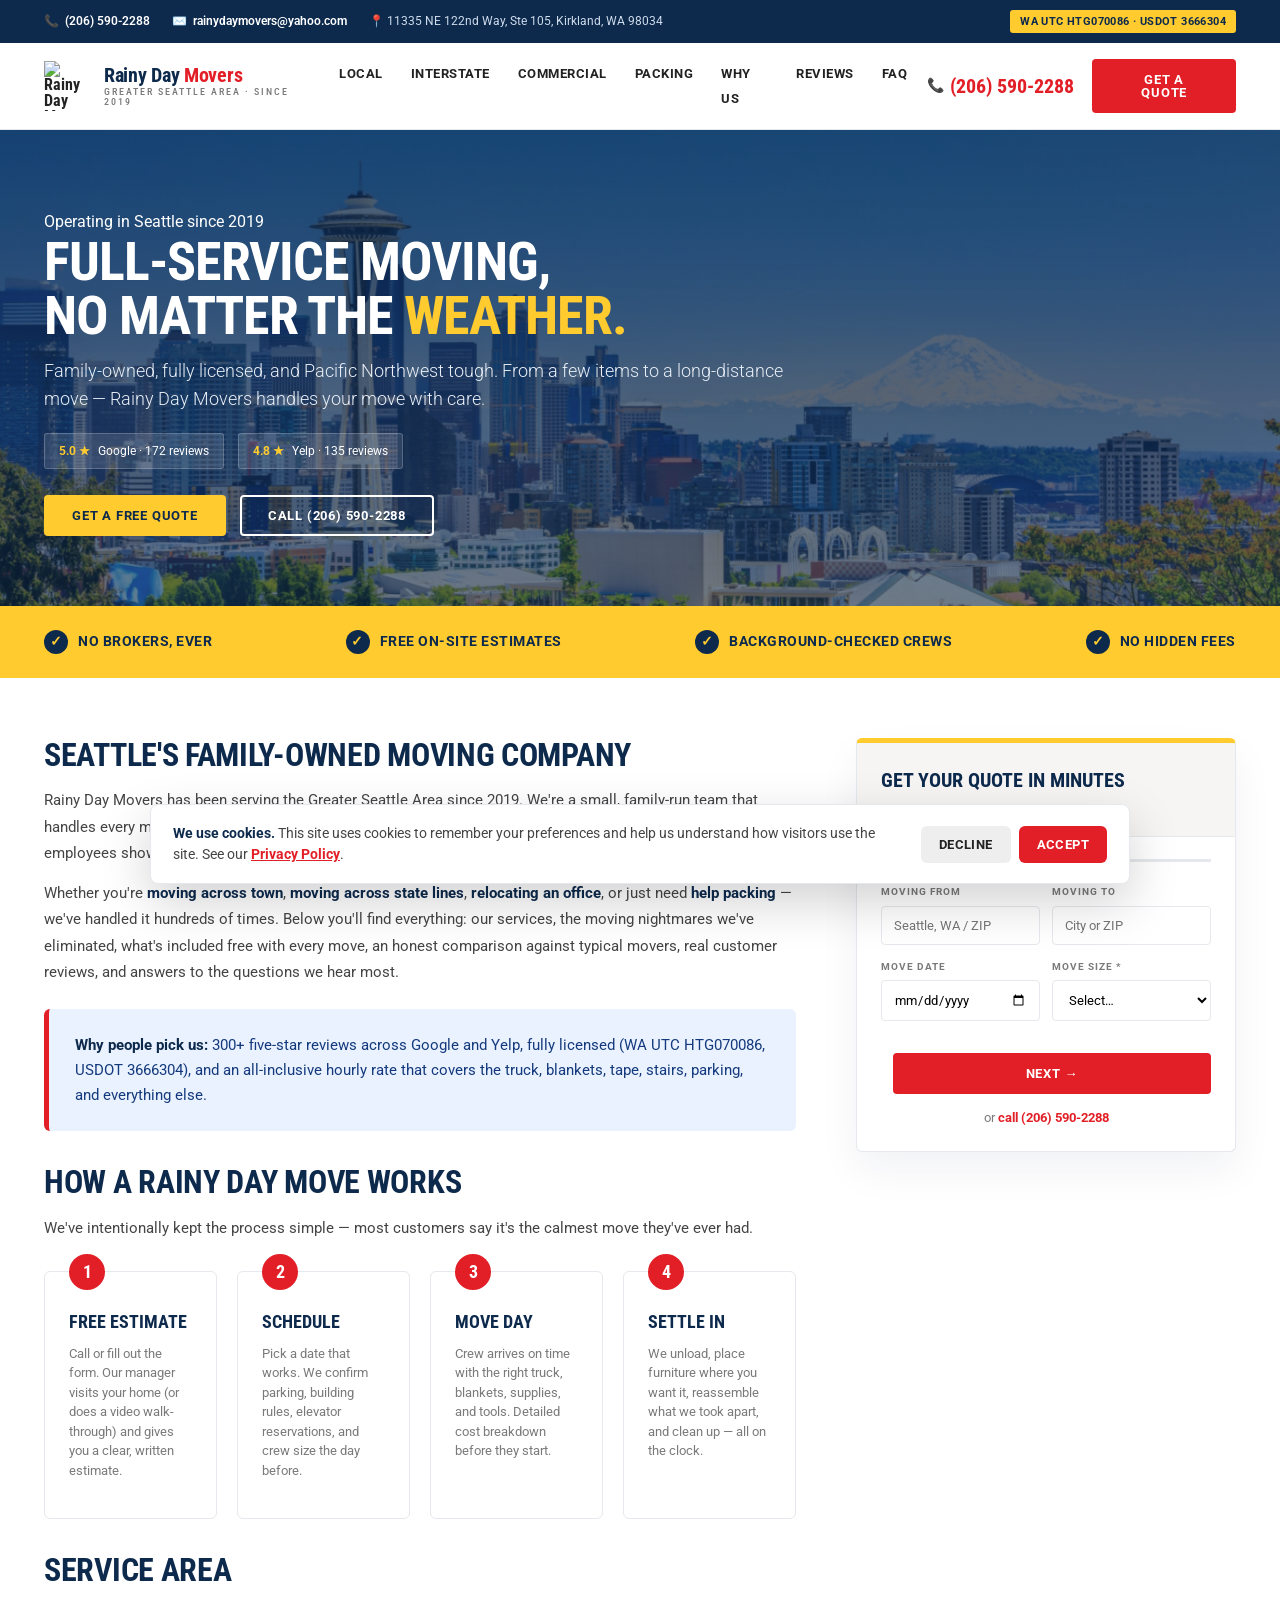
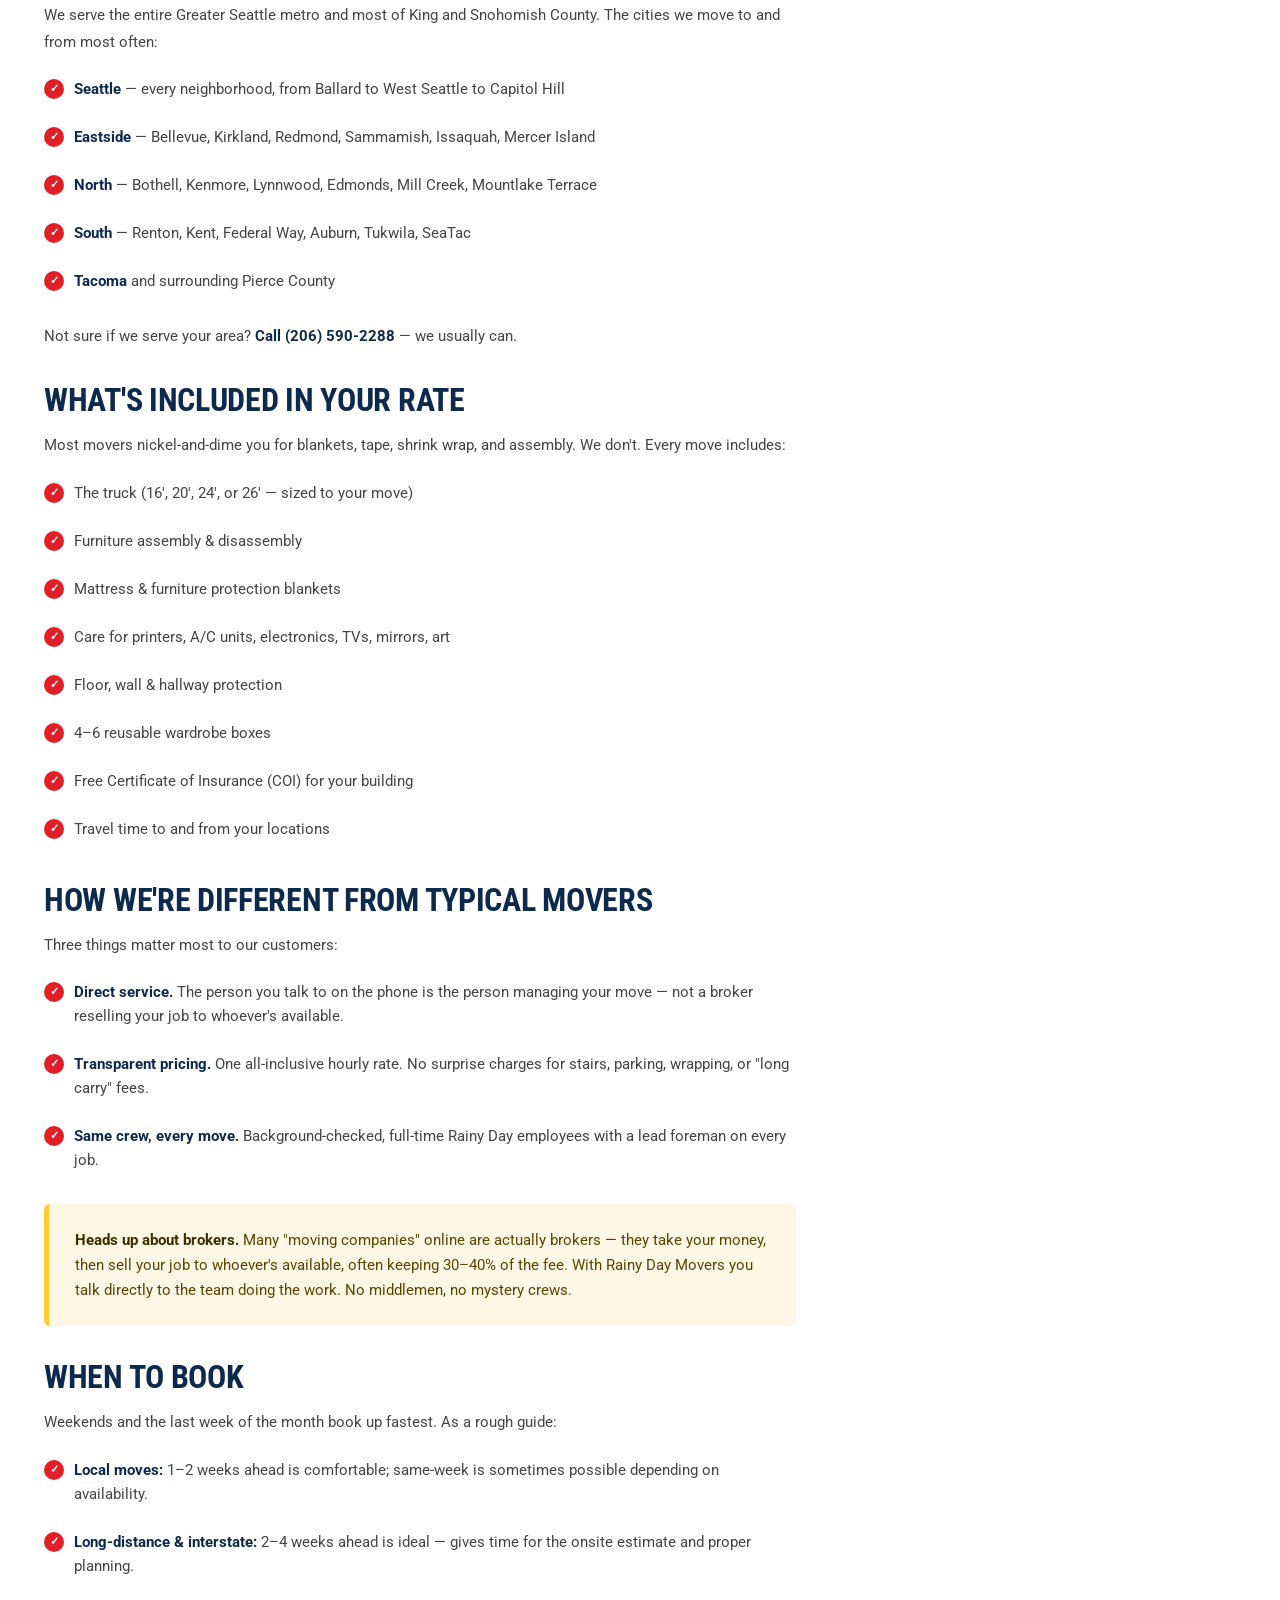
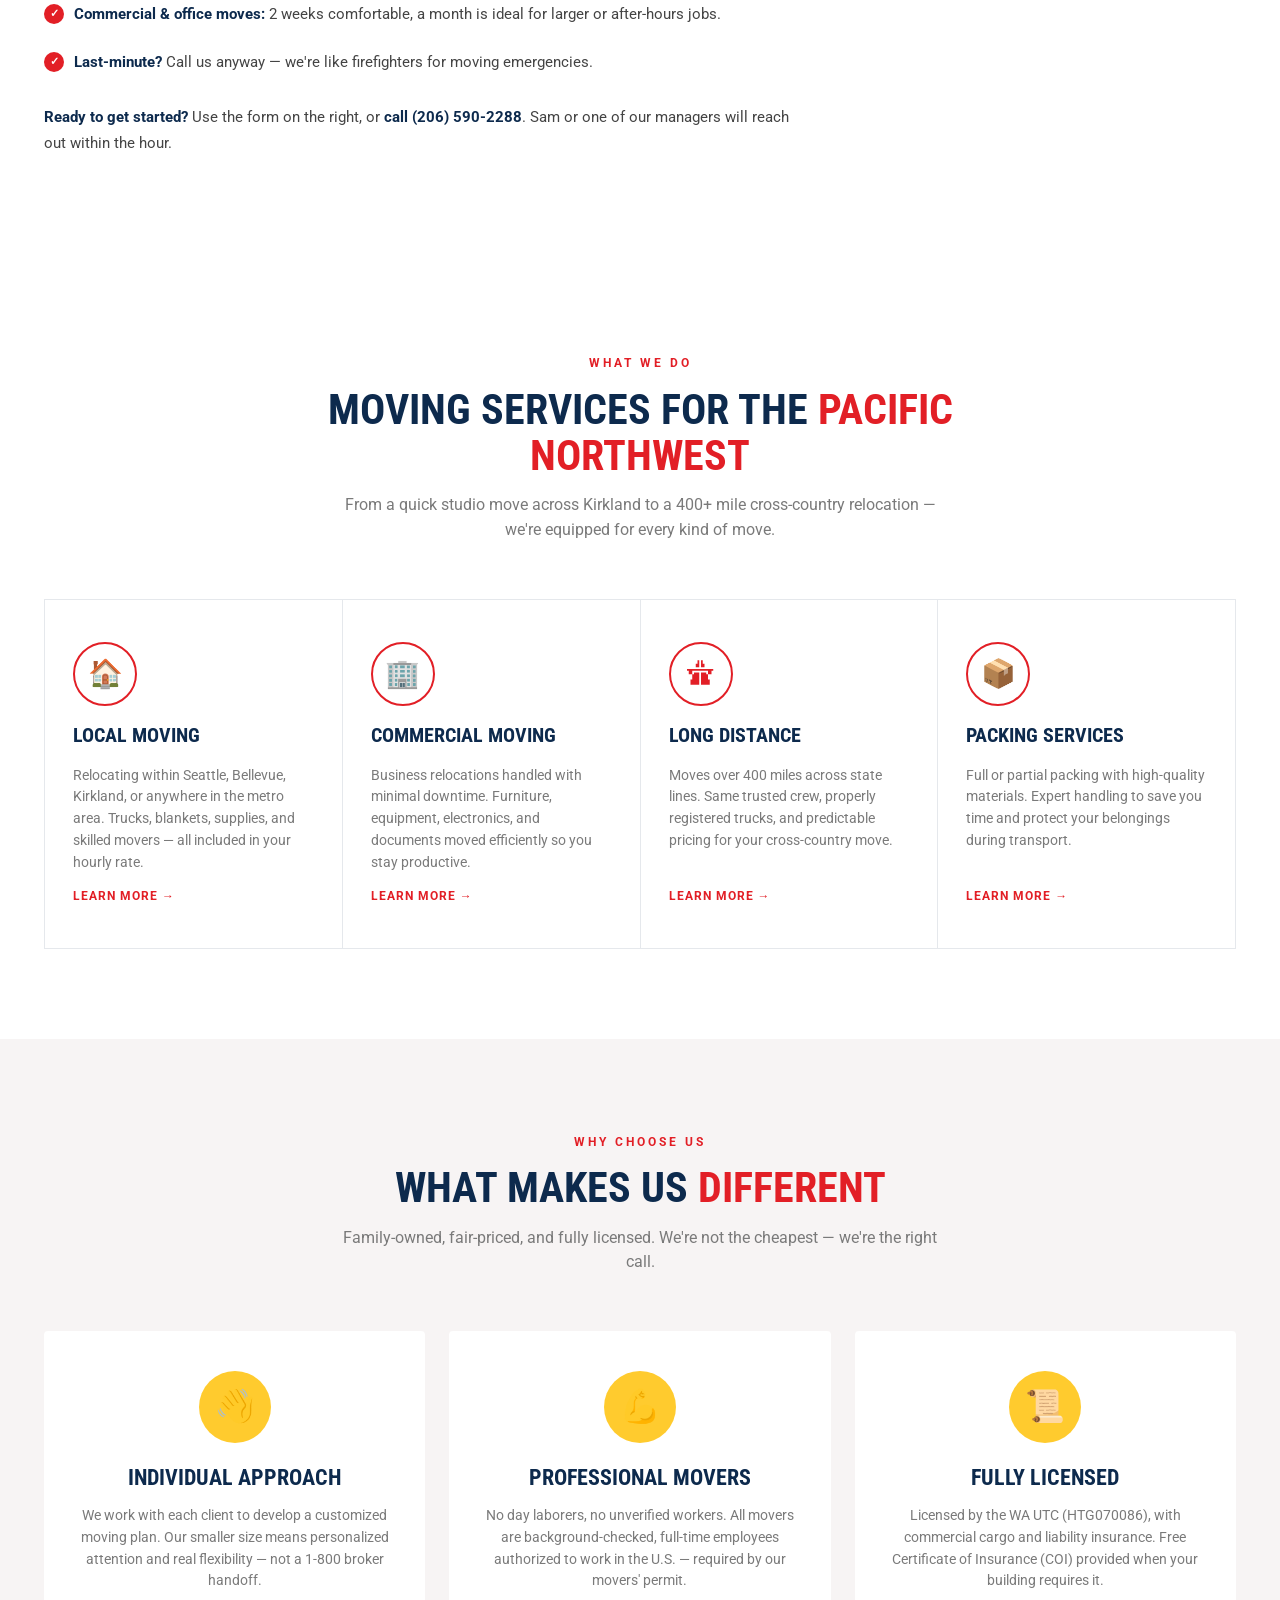
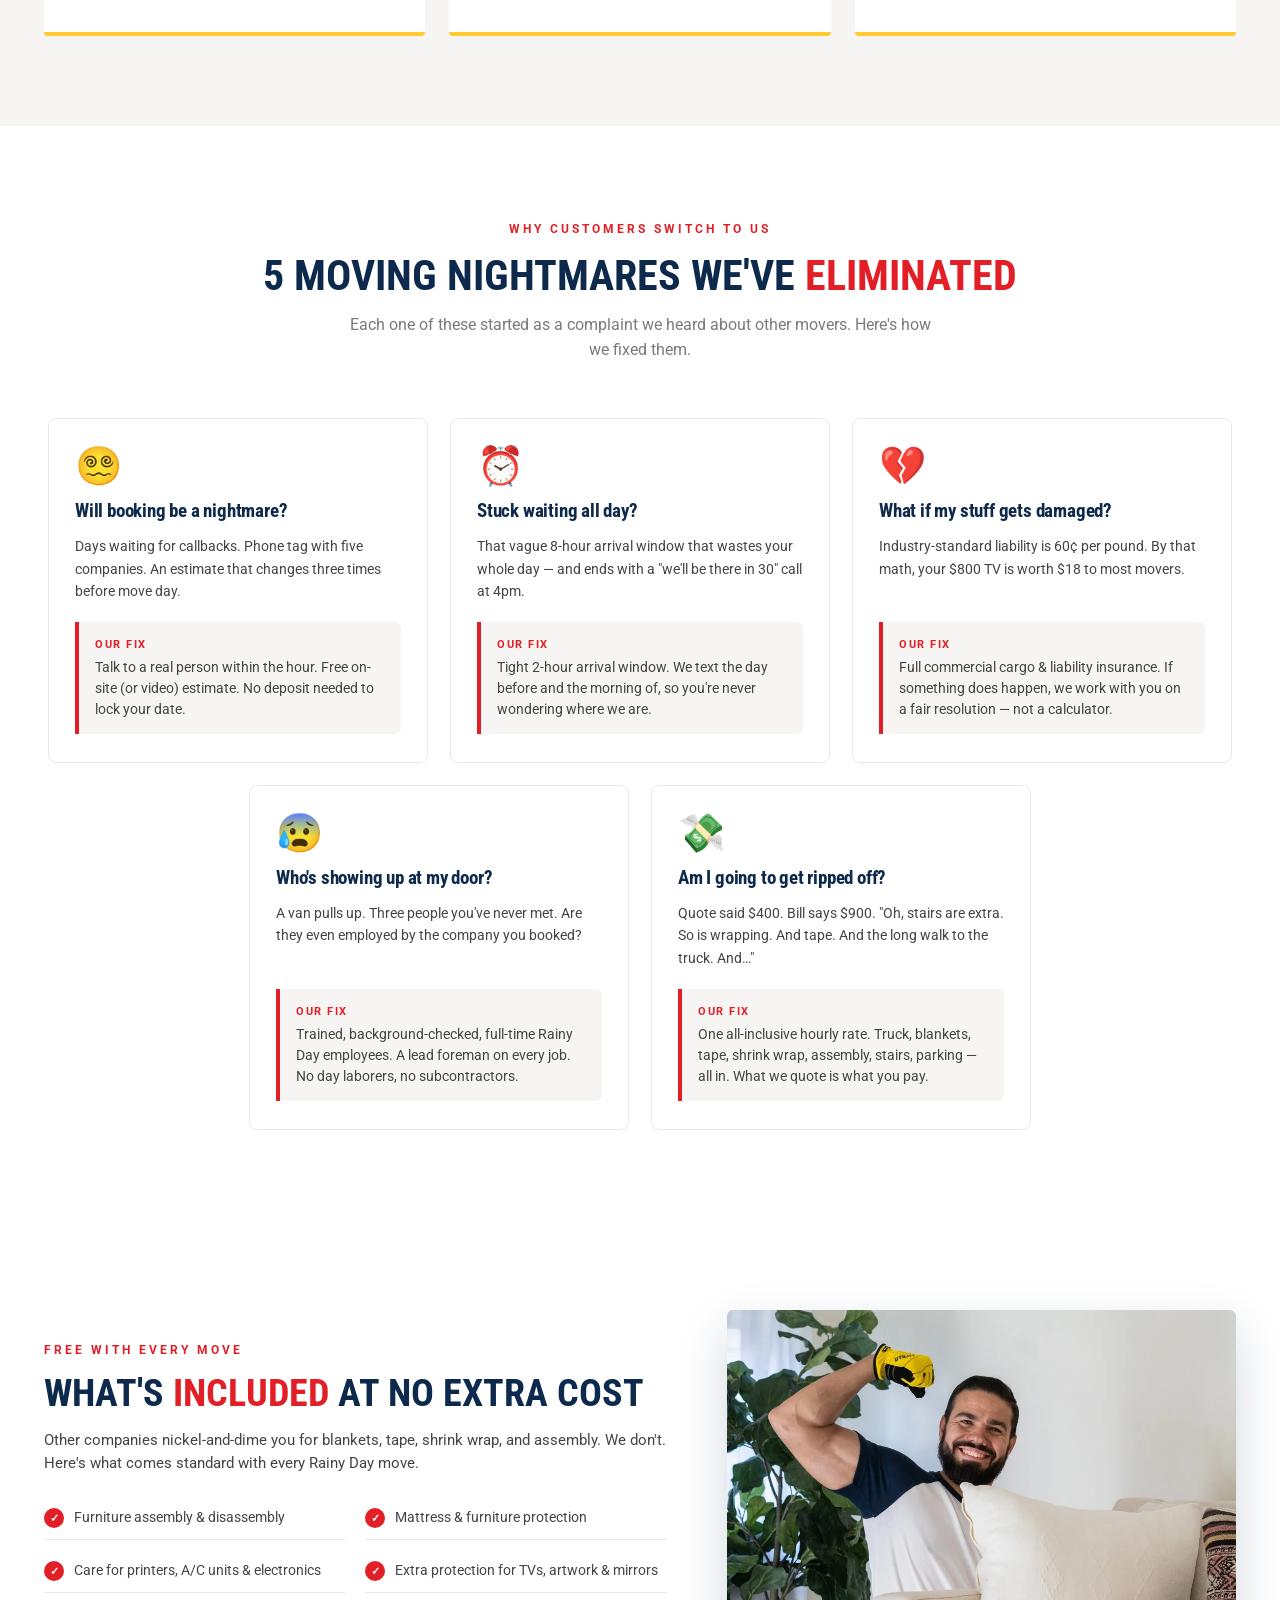
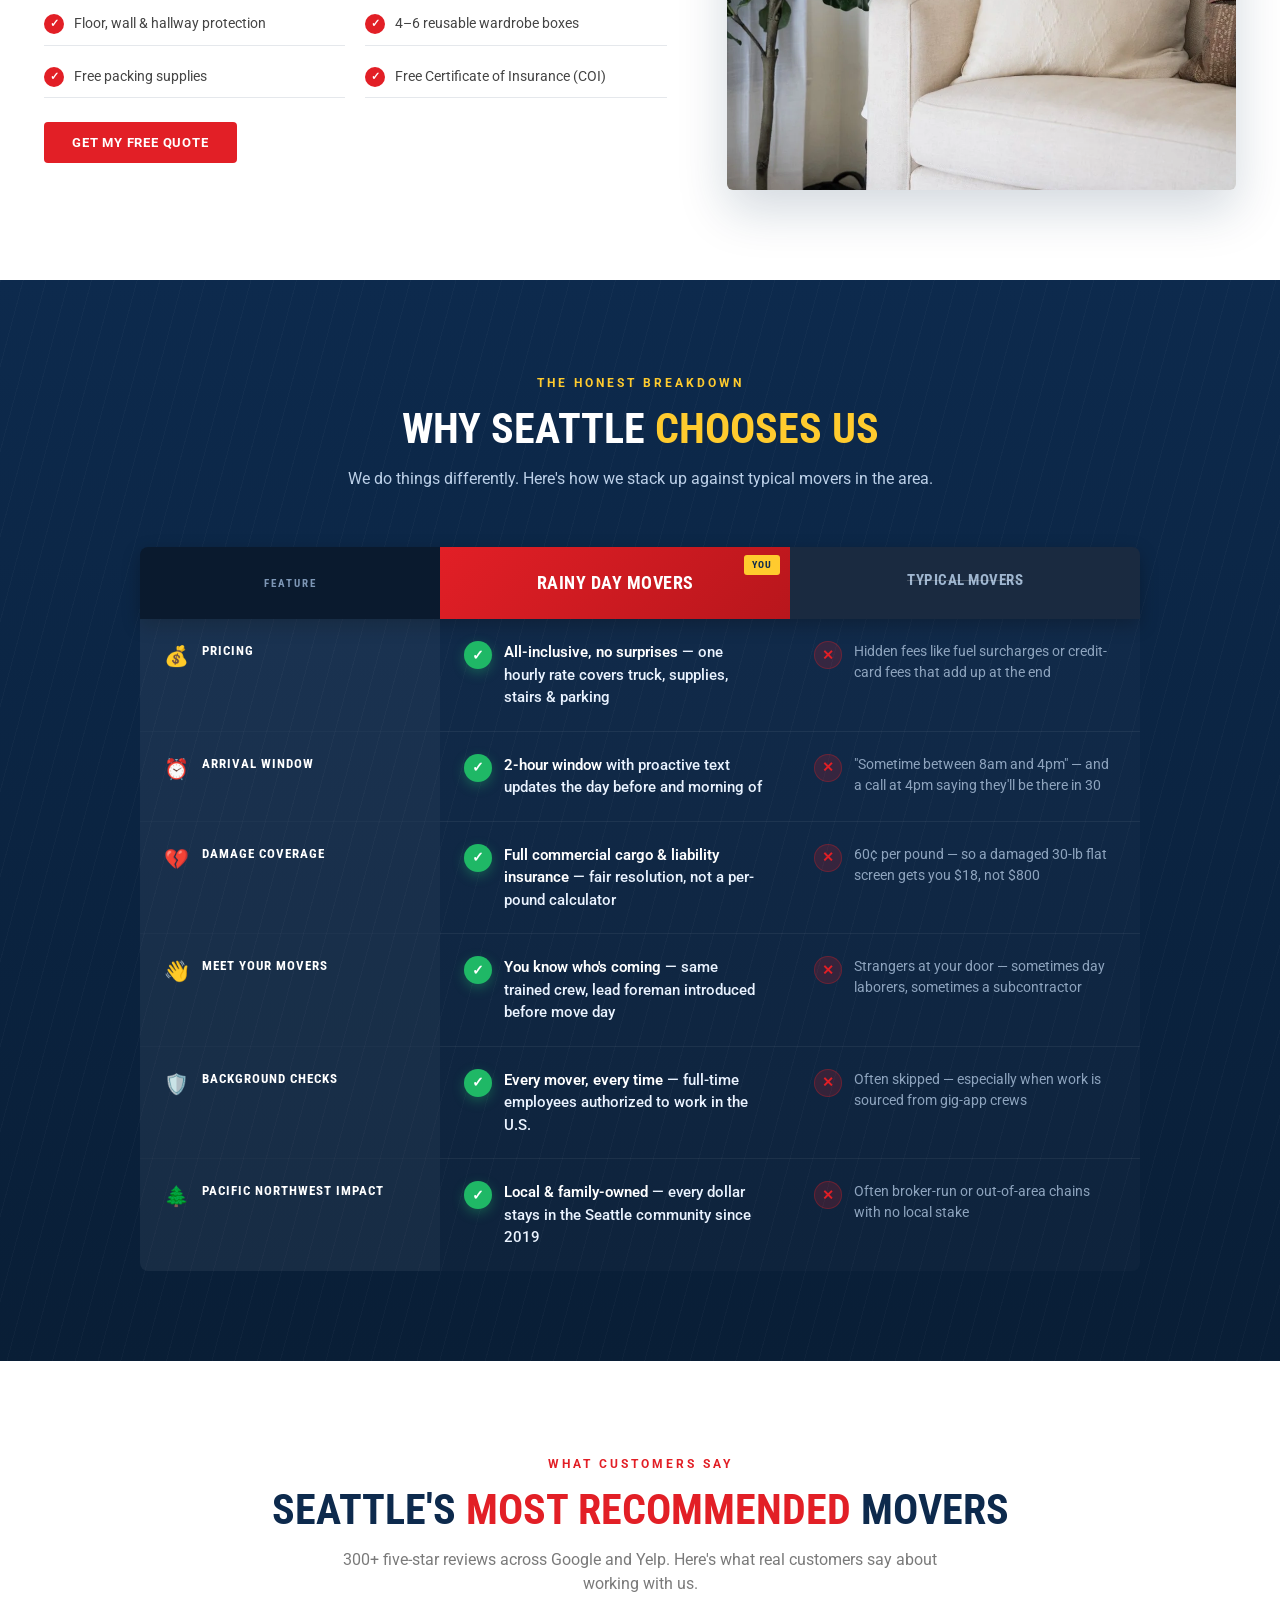
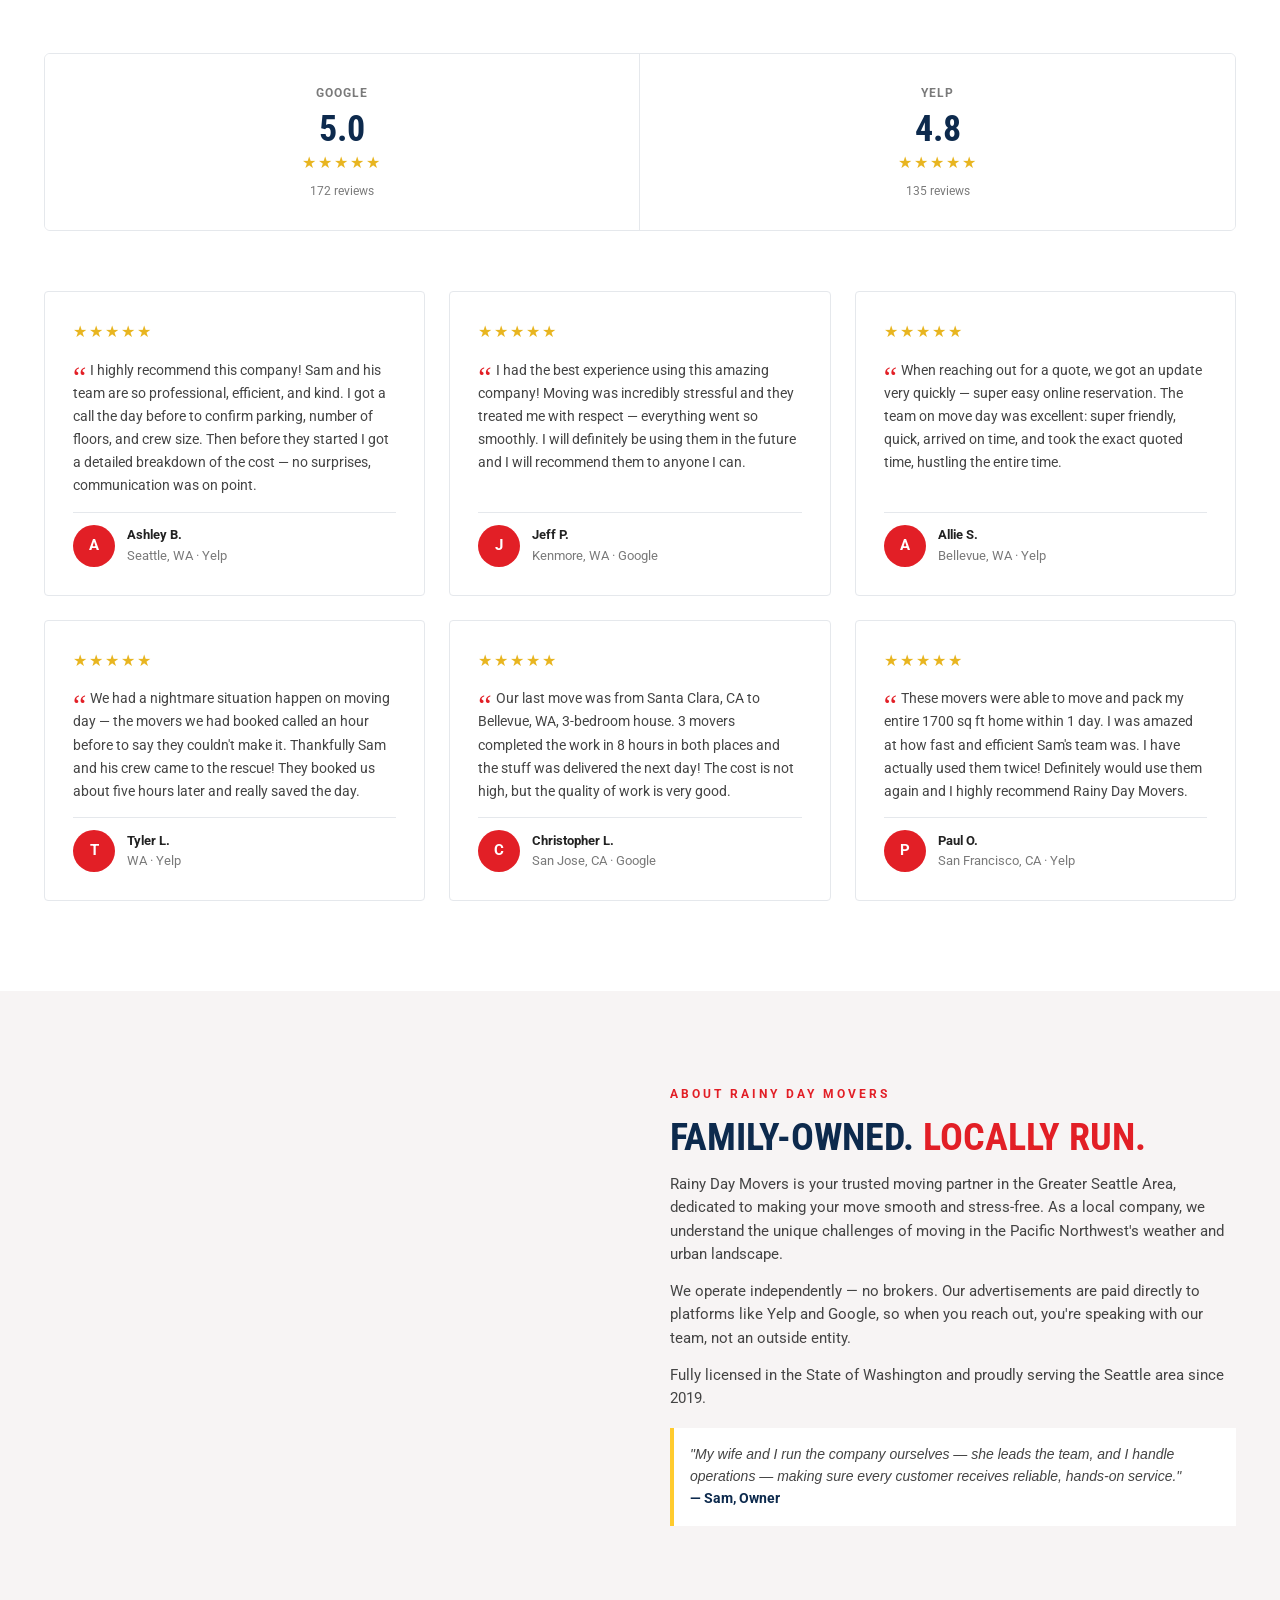
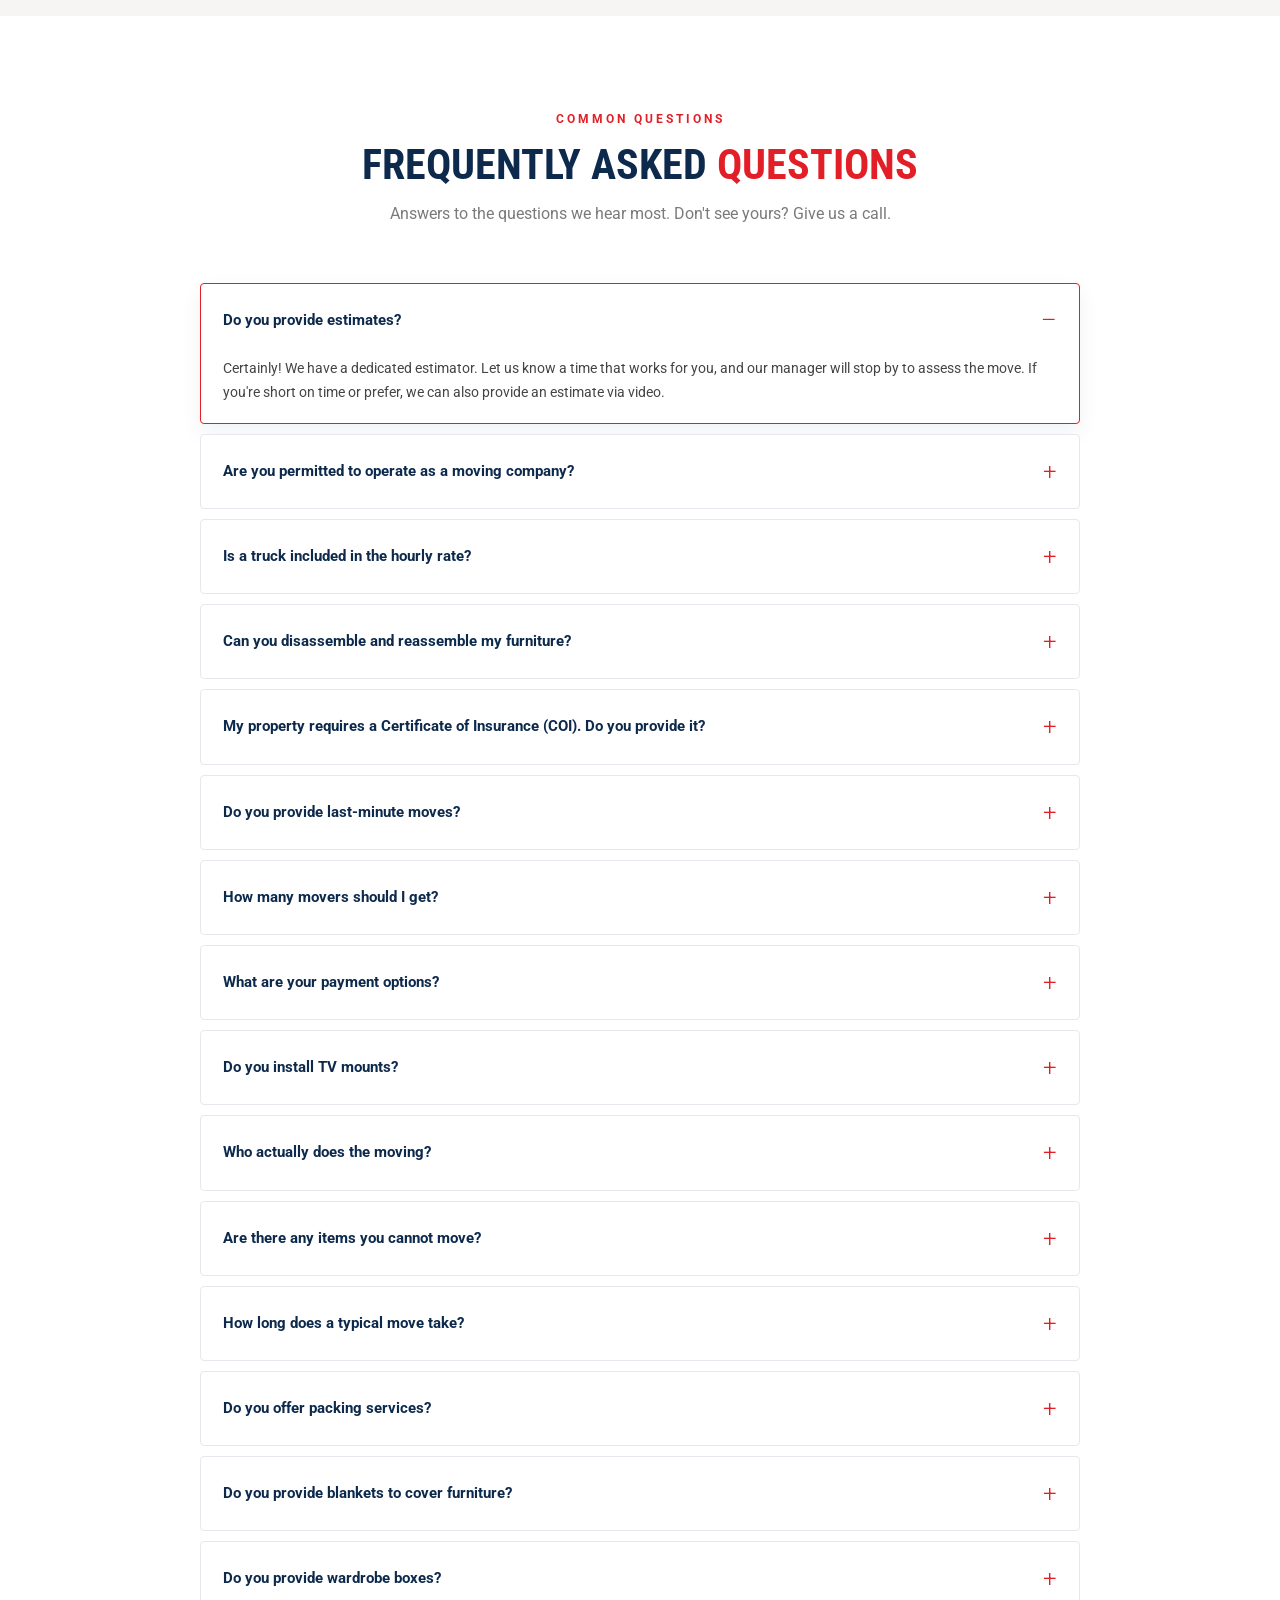
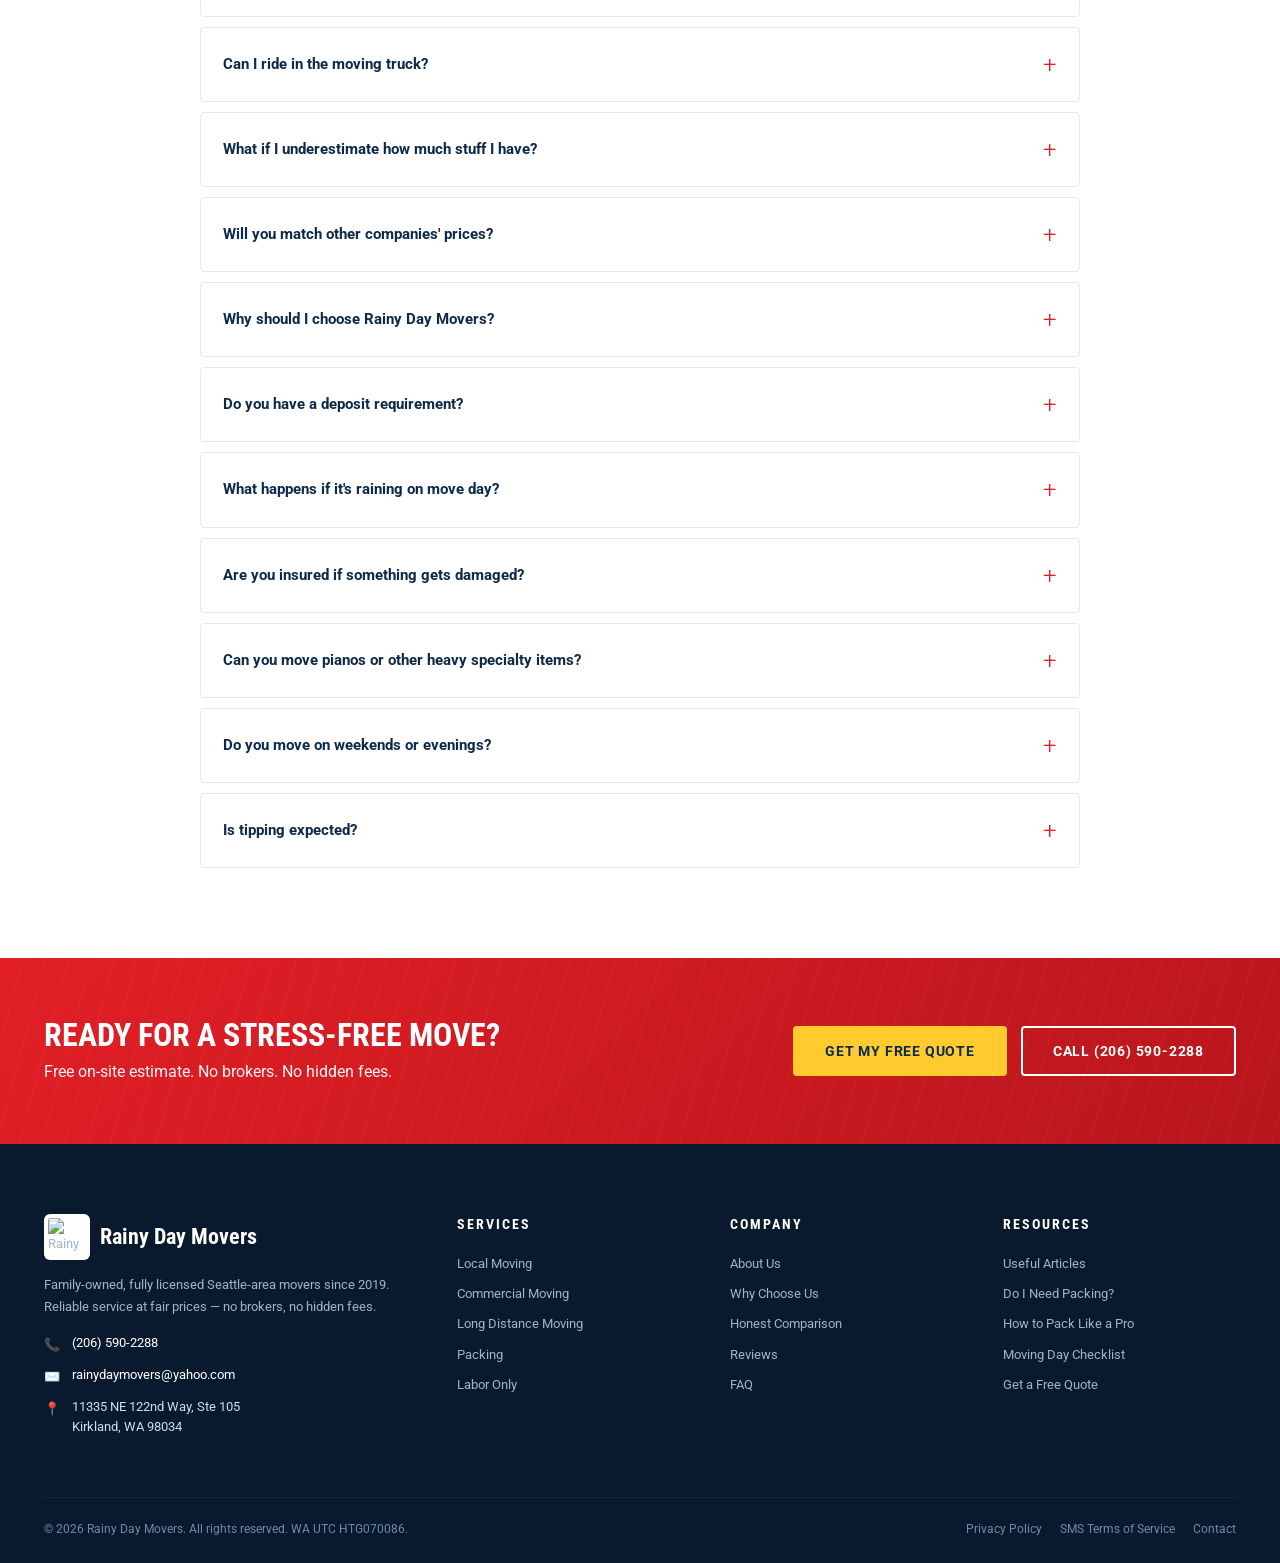
==== commit eedcfd73: "more updates" ====
--- a/index.html
+++ b/index.html
@@ -128,6 +128,8 @@
 </script>
 </head>
 <body>
+<a href="#main" class="skip-link">Skip to main content</a>
+
 
 <!-- Top utility bar -->
 <div class="topbar">
@@ -171,6 +173,7 @@
 </header>
 
 <!-- Sub hero (matches service-page outline) -->
+<main id="main">
 <section class="subhero">
   <div class="container">
     <span class="since">Operating in Seattle since 2019</span>
@@ -498,38 +501,60 @@
   </div>
 </section>
 
-<!-- Comparison table -->
-<section class="block compare" id="compare">
+<!-- Why Seattle Chooses Us -->
+<section class="block versus" id="compare">
   <div class="container">
     <div class="section-head">
       <span class="eyebrow" style="color:var(--yellow)">The honest breakdown</span>
-      <h2>Rainy Day vs. <span class="accent">"Some Other Guys"</span></h2>
-      <p>What you actually get — and what you actually pay — compared to many other movers in the area.</p>
-    </div>
-    <table class="ctable">
-      <thead>
-        <tr>
-          <th>Feature</th>
-          <th class="us">Rainy Day Movers</th>
-          <th>Some Other Guys</th>
-        </tr>
-      </thead>
-      <tbody>
-        <tr><td class="feat">License</td><td class="us">Licensed by WA UTC (HTG070086)</td><td class="them">Often non-licensed</td></tr>
-        <tr><td class="feat">Insurance</td><td class="us">Commercial cargo &amp; liability</td><td class="them">Often underinsured</td></tr>
-        <tr><td class="feat">Certificate of Insurance</td><td class="us">Free of charge</td><td class="them">$20–$100, or unavailable</td></tr>
-        <tr><td class="feat">Mattress protection</td><td class="us">Included free</td><td class="them">$20–$30 per mattress</td></tr>
-        <tr><td class="feat">Furniture blankets</td><td class="us">Included free (30–50)</td><td class="them">$5 each</td></tr>
-        <tr><td class="feat">Tape</td><td class="us">Included free</td><td class="them">$5–$10</td></tr>
-        <tr><td class="feat">Shrink wrap</td><td class="us">Included free</td><td class="them">$25–$50</td></tr>
-        <tr><td class="feat">Packing paper</td><td class="us">Included free</td><td class="them">$20–$50</td></tr>
-        <tr><td class="feat">Wardrobe box use</td><td class="us">Included free</td><td class="them">$0–$20</td></tr>
-        <tr><td class="feat">Boxes (S/M/L)</td><td class="us">$5 each</td><td class="them">$8–$15 each</td></tr>
-        <tr><td class="feat">Movers</td><td class="us">Background-checked, authorized to work in U.S.</td><td class="them">Often unverified</td></tr>
-        <tr><td class="feat">Trucks</td><td class="us">Company-owned, USDOT registered</td><td class="them">Often unregistered</td></tr>
-        <tr><td class="feat">Hidden costs</td><td class="us">None</td><td class="them">Long walks, parking, stairs, wrapping…</td></tr>
-      </tbody>
-    </table>
+      <h2>Why Seattle <span class="accent">Chooses Us</span></h2>
+      <p>We do things differently. Here's how we stack up against typical movers in the area.</p>
+    </div>
+
+    <div class="vs-wrap">
+
+      <div class="vs-head">
+        <div class="h-cell h-feature">Feature</div>
+        <div class="h-cell h-us">Rainy Day Movers</div>
+        <div class="h-cell h-them">Typical Movers</div>
+      </div>
+
+      <div class="vs-row">
+        <div class="vs-cell feature"><span class="ico">💰</span><span>Pricing</span></div>
+        <div class="vs-cell us"><span class="mark">✓</span><span class="text"><strong>All-inclusive, no surprises</strong> — one hourly rate covers truck, supplies, stairs &amp; parking</span></div>
+        <div class="vs-cell them"><span class="mark">✕</span><span class="text">Hidden fees like fuel surcharges or credit-card fees that add up at the end</span></div>
+      </div>
+
+      <div class="vs-row">
+        <div class="vs-cell feature"><span class="ico">⏰</span><span>Arrival Window</span></div>
+        <div class="vs-cell us"><span class="mark">✓</span><span class="text"><strong>2-hour window</strong> with proactive text updates the day before and morning of</span></div>
+        <div class="vs-cell them"><span class="mark">✕</span><span class="text">"Sometime between 8am and 4pm" — and a call at 4pm saying they'll be there in 30</span></div>
+      </div>
+
+      <div class="vs-row">
+        <div class="vs-cell feature"><span class="ico">💔</span><span>Damage Coverage</span></div>
+        <div class="vs-cell us"><span class="mark">✓</span><span class="text"><strong>Full commercial cargo &amp; liability insurance</strong> — fair resolution, not a per-pound calculator</span></div>
+        <div class="vs-cell them"><span class="mark">✕</span><span class="text">60¢ per pound — so a damaged 30-lb flat screen gets you $18, not $800</span></div>
+      </div>
+
+      <div class="vs-row">
+        <div class="vs-cell feature"><span class="ico">👋</span><span>Meet Your Movers</span></div>
+        <div class="vs-cell us"><span class="mark">✓</span><span class="text"><strong>You know who's coming</strong> — same trained crew, lead foreman introduced before move day</span></div>
+        <div class="vs-cell them"><span class="mark">✕</span><span class="text">Strangers at your door — sometimes day laborers, sometimes a subcontractor</span></div>
+      </div>
+
+      <div class="vs-row">
+        <div class="vs-cell feature"><span class="ico">🛡️</span><span>Background Checks</span></div>
+        <div class="vs-cell us"><span class="mark">✓</span><span class="text"><strong>Every mover, every time</strong> — full-time employees authorized to work in the U.S.</span></div>
+        <div class="vs-cell them"><span class="mark">✕</span><span class="text">Often skipped — especially when work is sourced from gig-app crews</span></div>
+      </div>
+
+      <div class="vs-row">
+        <div class="vs-cell feature"><span class="ico">🌲</span><span>Pacific Northwest Impact</span></div>
+        <div class="vs-cell us"><span class="mark">✓</span><span class="text"><strong>Local &amp; family-owned</strong> — every dollar stays in the Seattle community since 2019</span></div>
+        <div class="vs-cell them"><span class="mark">✕</span><span class="text">Often broker-run or out-of-area chains with no local stake</span></div>
+      </div>
+
+    </div>
   </div>
 </section>
 
@@ -746,6 +771,8 @@
 </section>
 
 <!-- Footer -->
+</main>
+
 <footer>
   <div class="container">
     <div class="foot-grid">
--- a/shared.css
+++ b/shared.css
@@ -350,6 +350,95 @@
 .truck-card p{font-size:13px;color:var(--ink-soft);margin:0}
 .truck-card .ico{font-size:34px;margin-bottom:6px}
 
+/* ===== "Why Seattle Chooses Us" comparison ===== */
+.versus{
+  background:linear-gradient(180deg,var(--blue-deep) 0%,#091e36 100%);
+  color:#fff;position:relative;overflow:hidden;
+}
+.versus::before{
+  content:"";position:absolute;inset:0;pointer-events:none;
+  background-image:repeating-linear-gradient(105deg,rgba(255,255,255,.025) 0,rgba(255,255,255,.025) 1px,transparent 1px,transparent 22px);
+}
+.versus .section-head{position:relative;z-index:1}
+.versus .section-head h2{color:#fff}
+.versus .section-head h2 .accent{color:var(--yellow)}
+.versus .section-head p{color:#bcd0e8}
+
+.vs-wrap{position:relative;z-index:1;max-width:1000px;margin:0 auto}
+
+.vs-head{
+  display:grid;grid-template-columns:1.2fr 1.4fr 1.4fr;gap:0;
+  border-radius:8px 8px 0 0;overflow:hidden;
+  box-shadow:0 6px 18px rgba(0,0,0,.25);
+}
+.vs-head .h-cell{padding:22px 24px;text-align:center;font-family:'Roboto Condensed',sans-serif;font-weight:700}
+.vs-head .h-feature{
+  background:#0a1a2e;color:#7d96b5;font-size:11px;
+  text-transform:uppercase;letter-spacing:2px;display:flex;align-items:center;justify-content:center;
+}
+.vs-head .h-us{
+  background:linear-gradient(135deg,var(--blue),var(--blue-dark));
+  color:#fff;font-size:18px;text-transform:uppercase;letter-spacing:.5px;
+  position:relative;
+}
+.vs-head .h-us::after{
+  content:"YOU";position:absolute;top:8px;right:10px;
+  background:var(--yellow);color:var(--blue-deep);
+  font-size:10px;font-weight:700;padding:2px 8px;border-radius:3px;letter-spacing:1px;
+}
+.vs-head .h-them{
+  background:#1a2a40;color:#9eb5cf;font-size:15px;
+  text-transform:uppercase;letter-spacing:.5px;
+  text-decoration:line-through;text-decoration-color:rgba(255,255,255,.2);
+}
+
+.vs-row{
+  display:grid;grid-template-columns:1.2fr 1.4fr 1.4fr;gap:0;
+  border-bottom:1px solid rgba(255,255,255,.06);
+  background:rgba(255,255,255,.02);
+  transition:background .2s;
+}
+.vs-row:hover{background:rgba(255,255,255,.05)}
+.vs-row:last-child{border-bottom:0;border-radius:0 0 8px 8px;overflow:hidden}
+.vs-cell{padding:22px 24px;display:flex;align-items:flex-start;gap:12px;line-height:1.5}
+.vs-cell.feature{
+  background:rgba(255,255,255,.04);font-family:'Roboto Condensed',sans-serif;
+  text-transform:uppercase;letter-spacing:1px;font-size:13px;font-weight:700;color:#fff;
+}
+.vs-cell.feature .ico{font-size:20px;flex:none}
+.vs-cell.us{color:#eaf3ff;font-size:15px;font-weight:500}
+.vs-cell.us .mark{
+  flex:none;width:28px;height:28px;border-radius:50%;
+  background:#1fb866;color:#fff;
+  display:inline-flex;align-items:center;justify-content:center;font-weight:700;font-size:14px;
+  box-shadow:0 4px 12px rgba(31,184,102,.35);
+}
+.vs-cell.them{color:#8ea4be;font-size:14px}
+.vs-cell.them .mark{
+  flex:none;width:28px;height:28px;border-radius:50%;
+  background:rgba(226,31,38,.18);color:var(--blue);border:1px solid rgba(226,31,38,.3);
+  display:inline-flex;align-items:center;justify-content:center;font-weight:700;font-size:14px;
+}
+.vs-cell .text{flex:1}
+.vs-cell .text strong{color:#fff;font-weight:600}
+
+@media(max-width:780px){
+  .vs-head{grid-template-columns:1fr 1fr}
+  .vs-head .h-feature{display:none}
+  .vs-row{grid-template-columns:1fr;border:1px solid rgba(255,255,255,.08);border-radius:8px;margin-bottom:14px;background:rgba(255,255,255,.03)}
+  .vs-row:hover{background:rgba(255,255,255,.06)}
+  .vs-cell{padding:14px 18px}
+  .vs-cell.feature{
+    background:linear-gradient(90deg,rgba(31,111,235,.15),transparent);
+    border-bottom:1px solid rgba(255,255,255,.06);
+    border-radius:8px 8px 0 0;
+  }
+  .vs-cell.us{border-bottom:1px solid rgba(255,255,255,.06)}
+  .vs-cell.us::before{content:"✓ Us:";display:inline-block;color:#1fb866;font-weight:700;margin-right:6px;font-size:13px}
+  .vs-cell.them::before{content:"✗ Them:";display:inline-block;color:#e2606a;font-weight:700;margin-right:6px;font-size:13px}
+  .vs-cell.us .mark,.vs-cell.them .mark{display:none}
+}
+
 /* ===== "5 Moving Nightmares We've Eliminated" section ===== */
 .nightmares{background:#fff}
 .night-grid{display:flex;flex-wrap:wrap;gap:22px;justify-content:center}
@@ -507,3 +596,11 @@
   .ctable tbody tr{display:block;border-bottom:1px solid rgba(255,255,255,.08);padding:6px 0}
   .steps-grid{grid-template-columns:1fr}
 }
+
+/* Skip-to-content link (accessibility) */
+.skip-link{
+  position:absolute;left:-9999px;top:auto;width:1px;height:1px;overflow:hidden;
+  background:var(--blue);color:#fff;padding:10px 18px;font-weight:700;
+  z-index:200;text-decoration:none;
+}
+.skip-link:focus{left:8px;top:8px;width:auto;height:auto;outline:3px solid var(--yellow);outline-offset:2px}
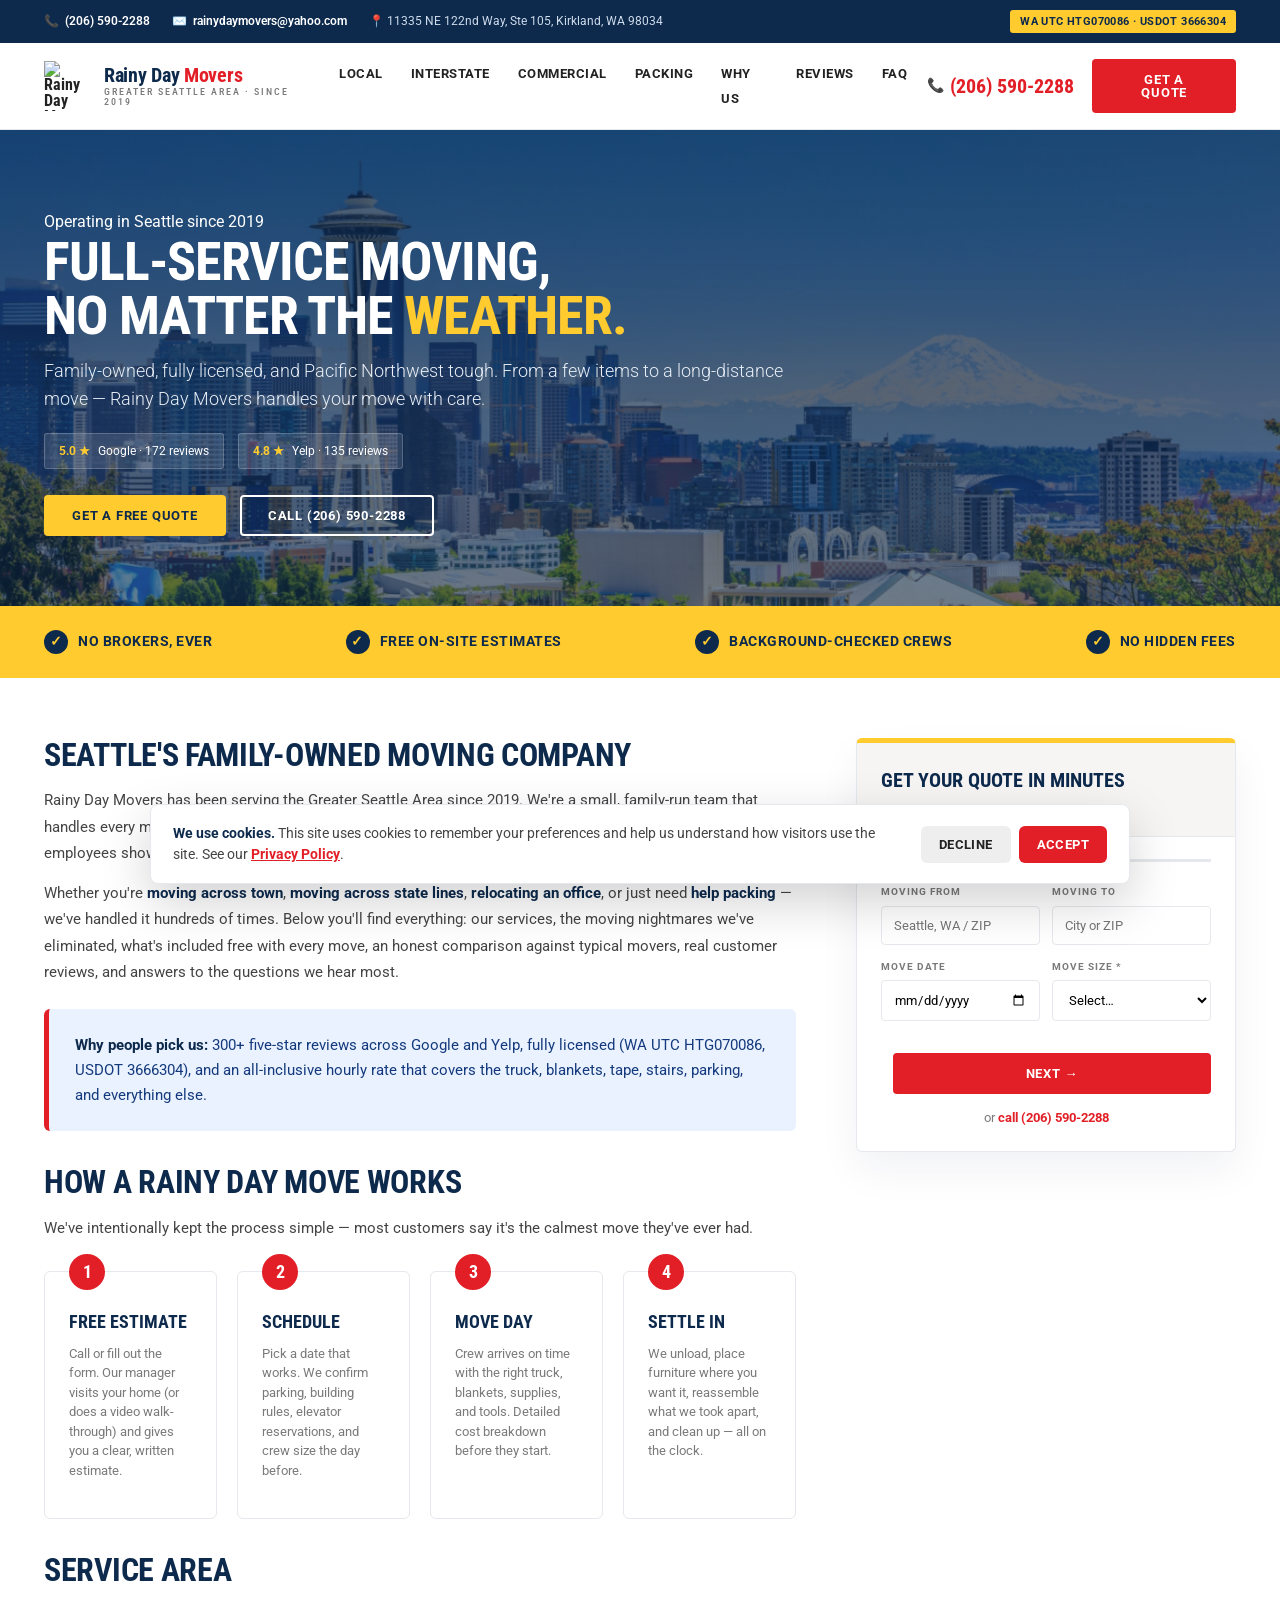
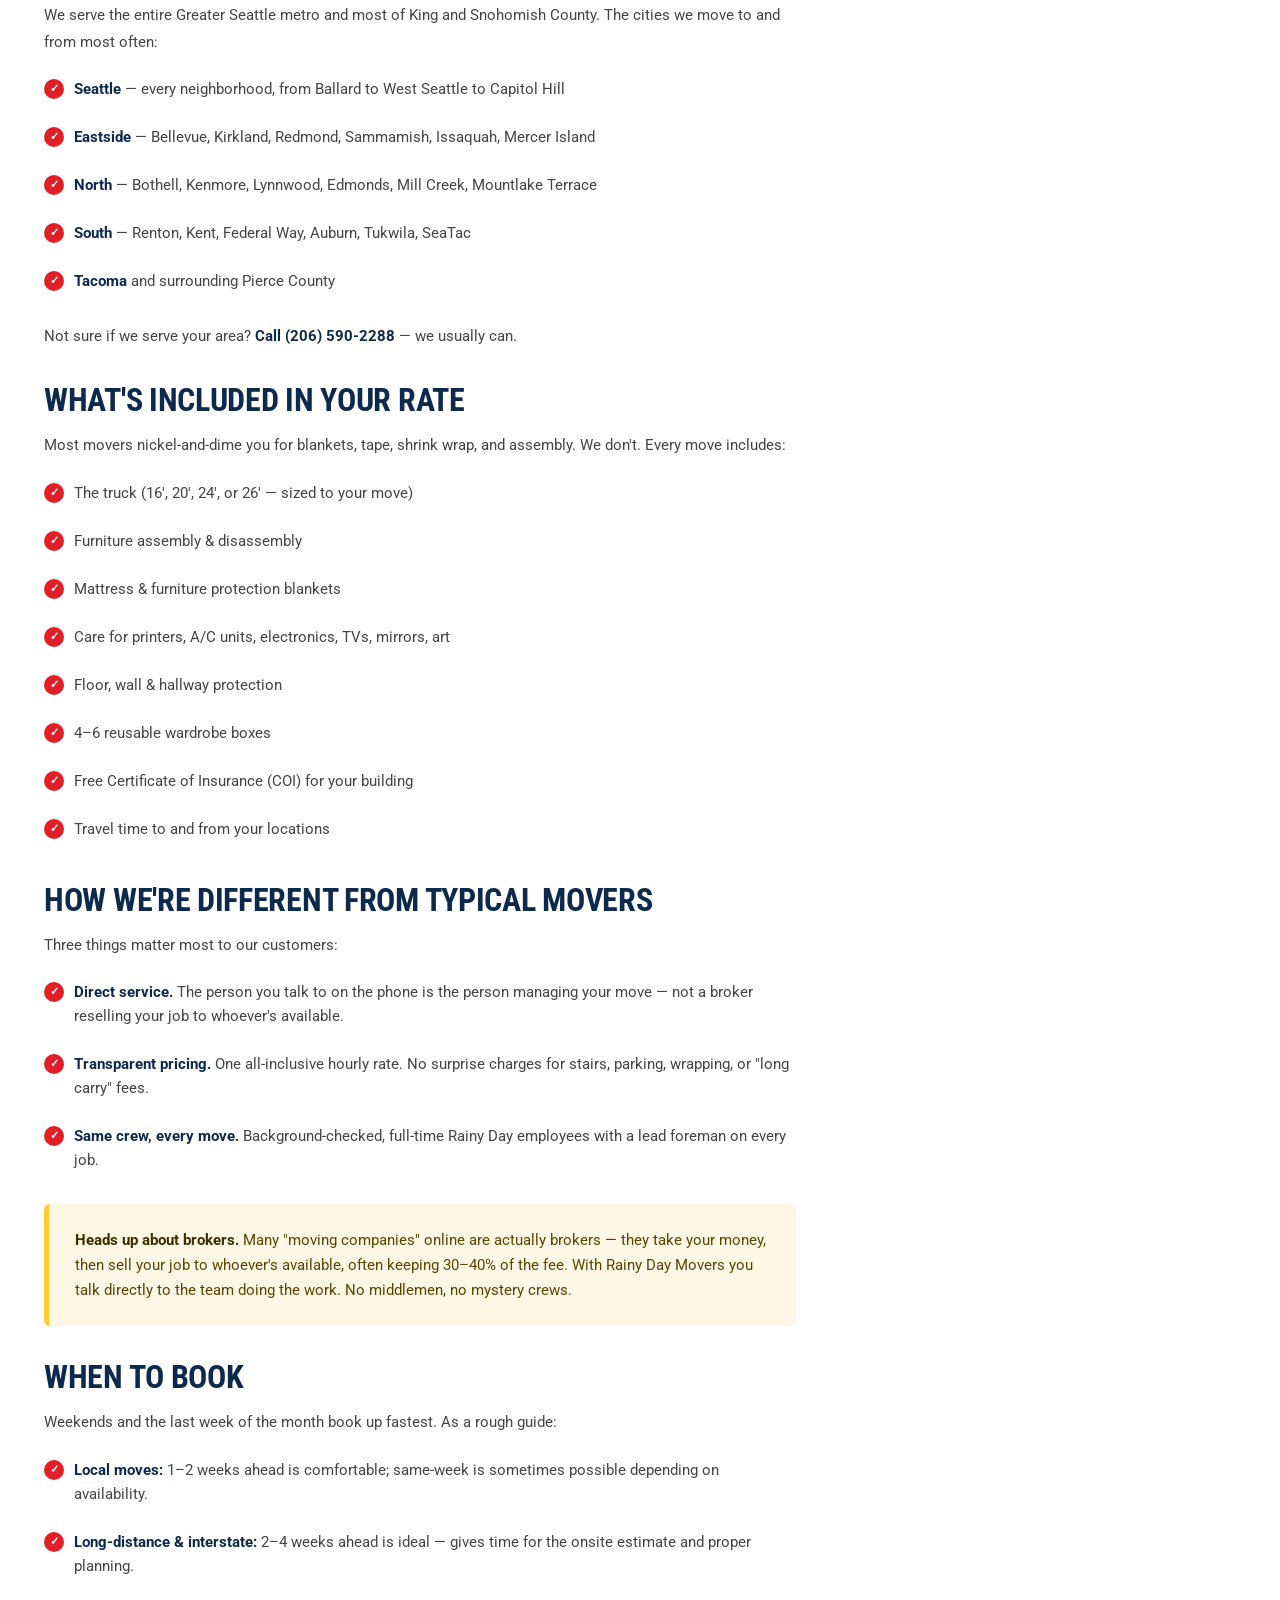
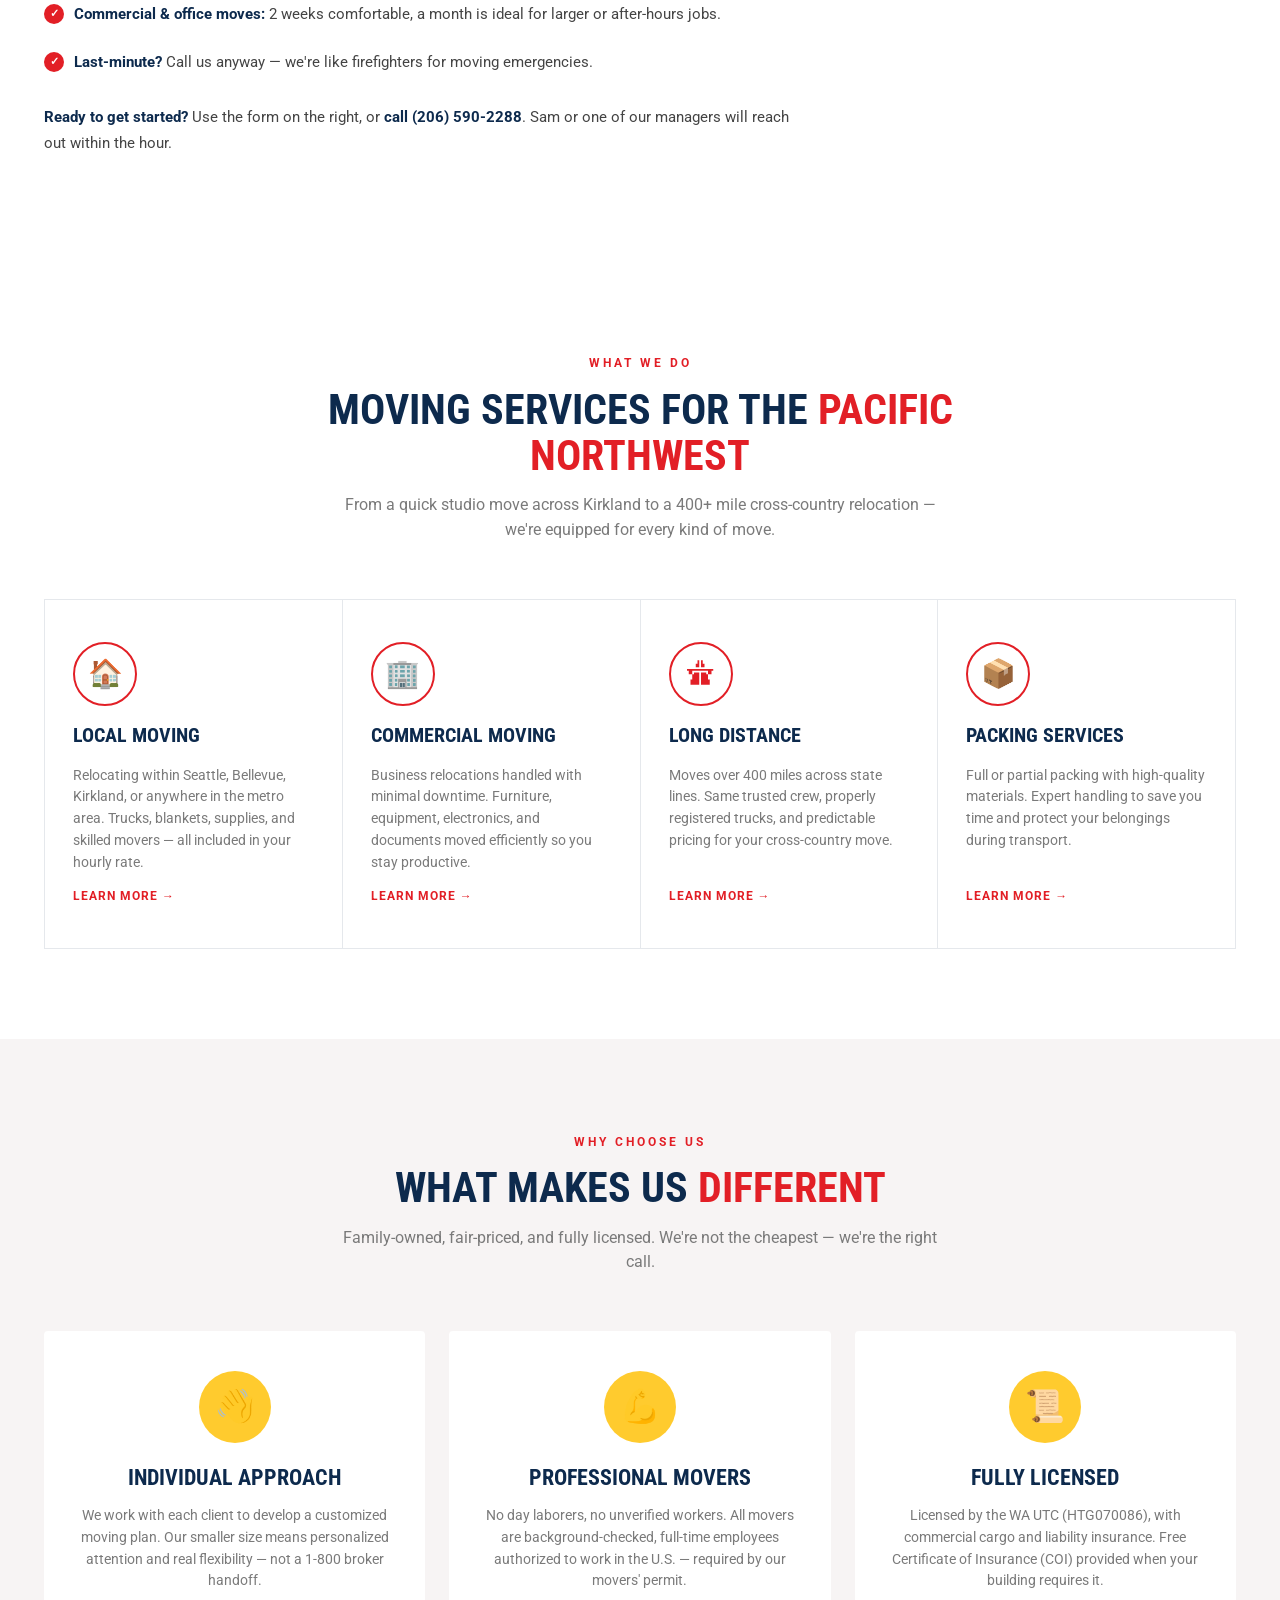
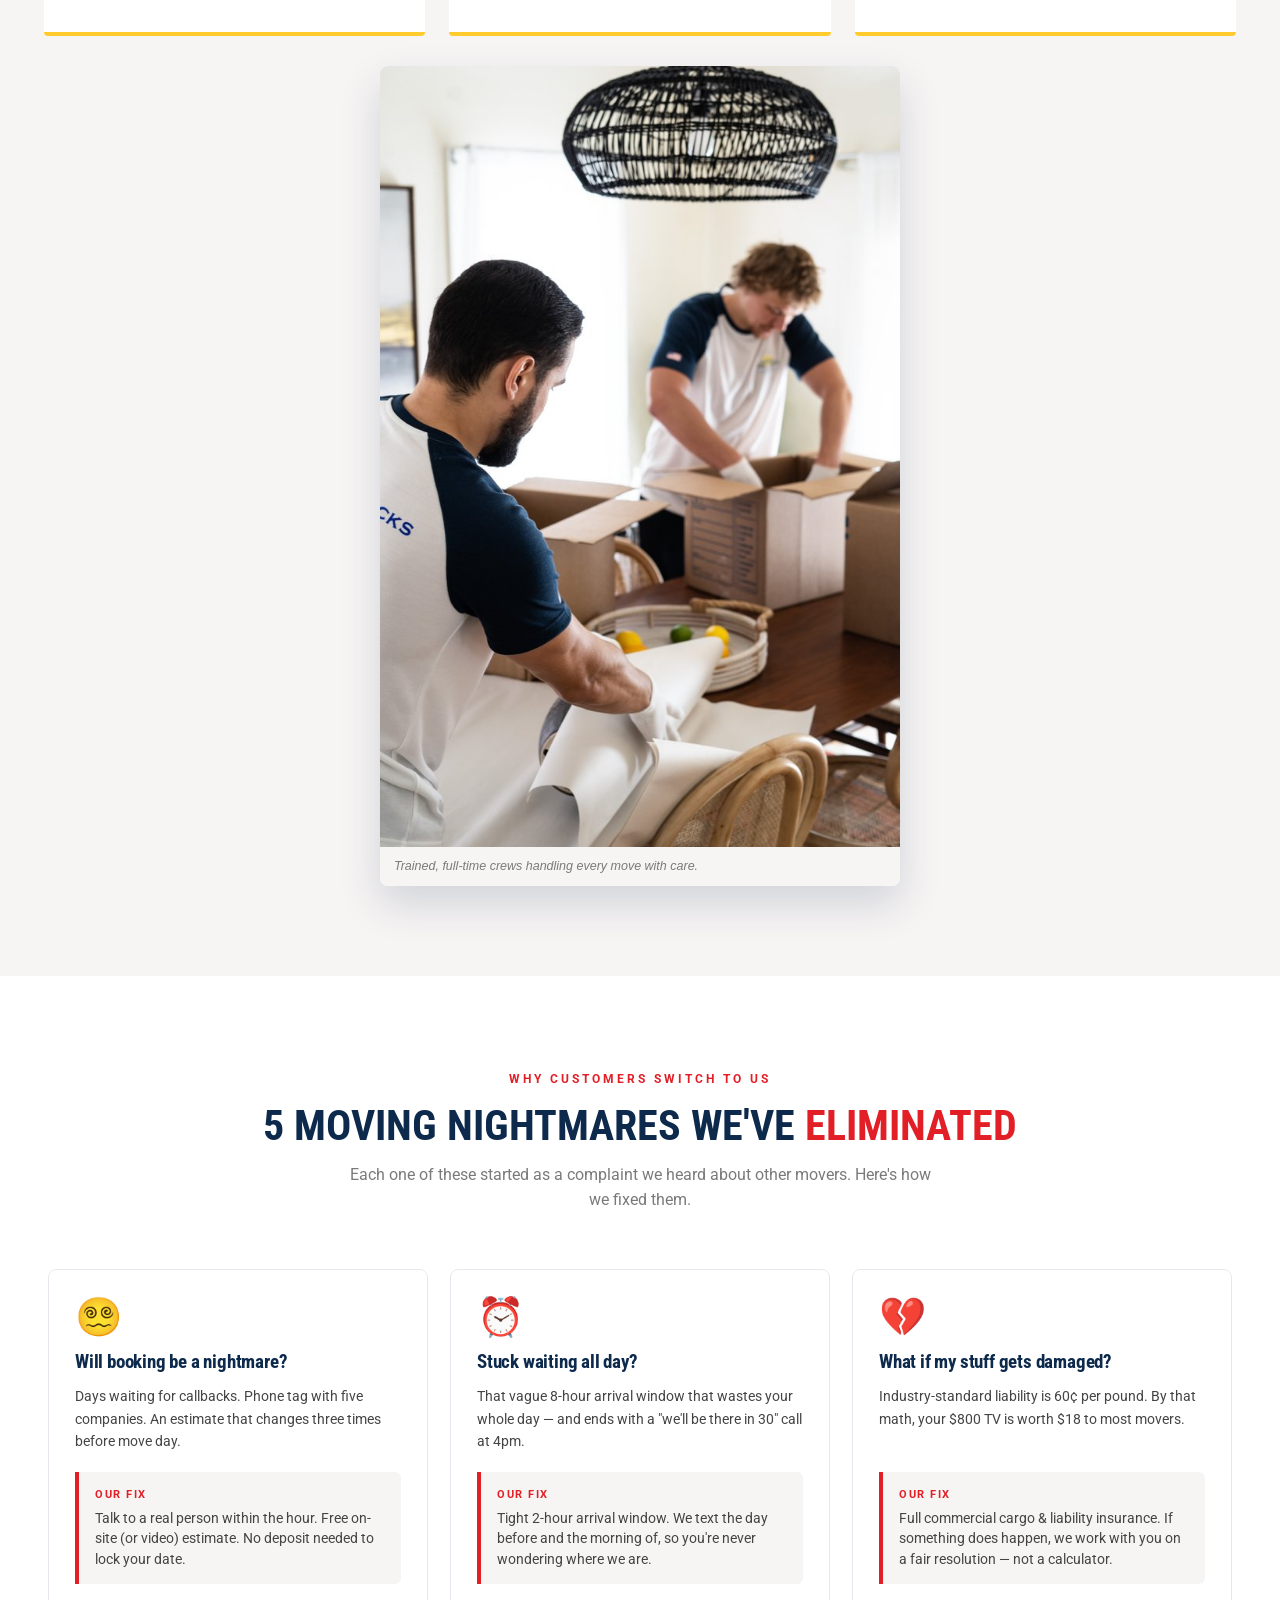
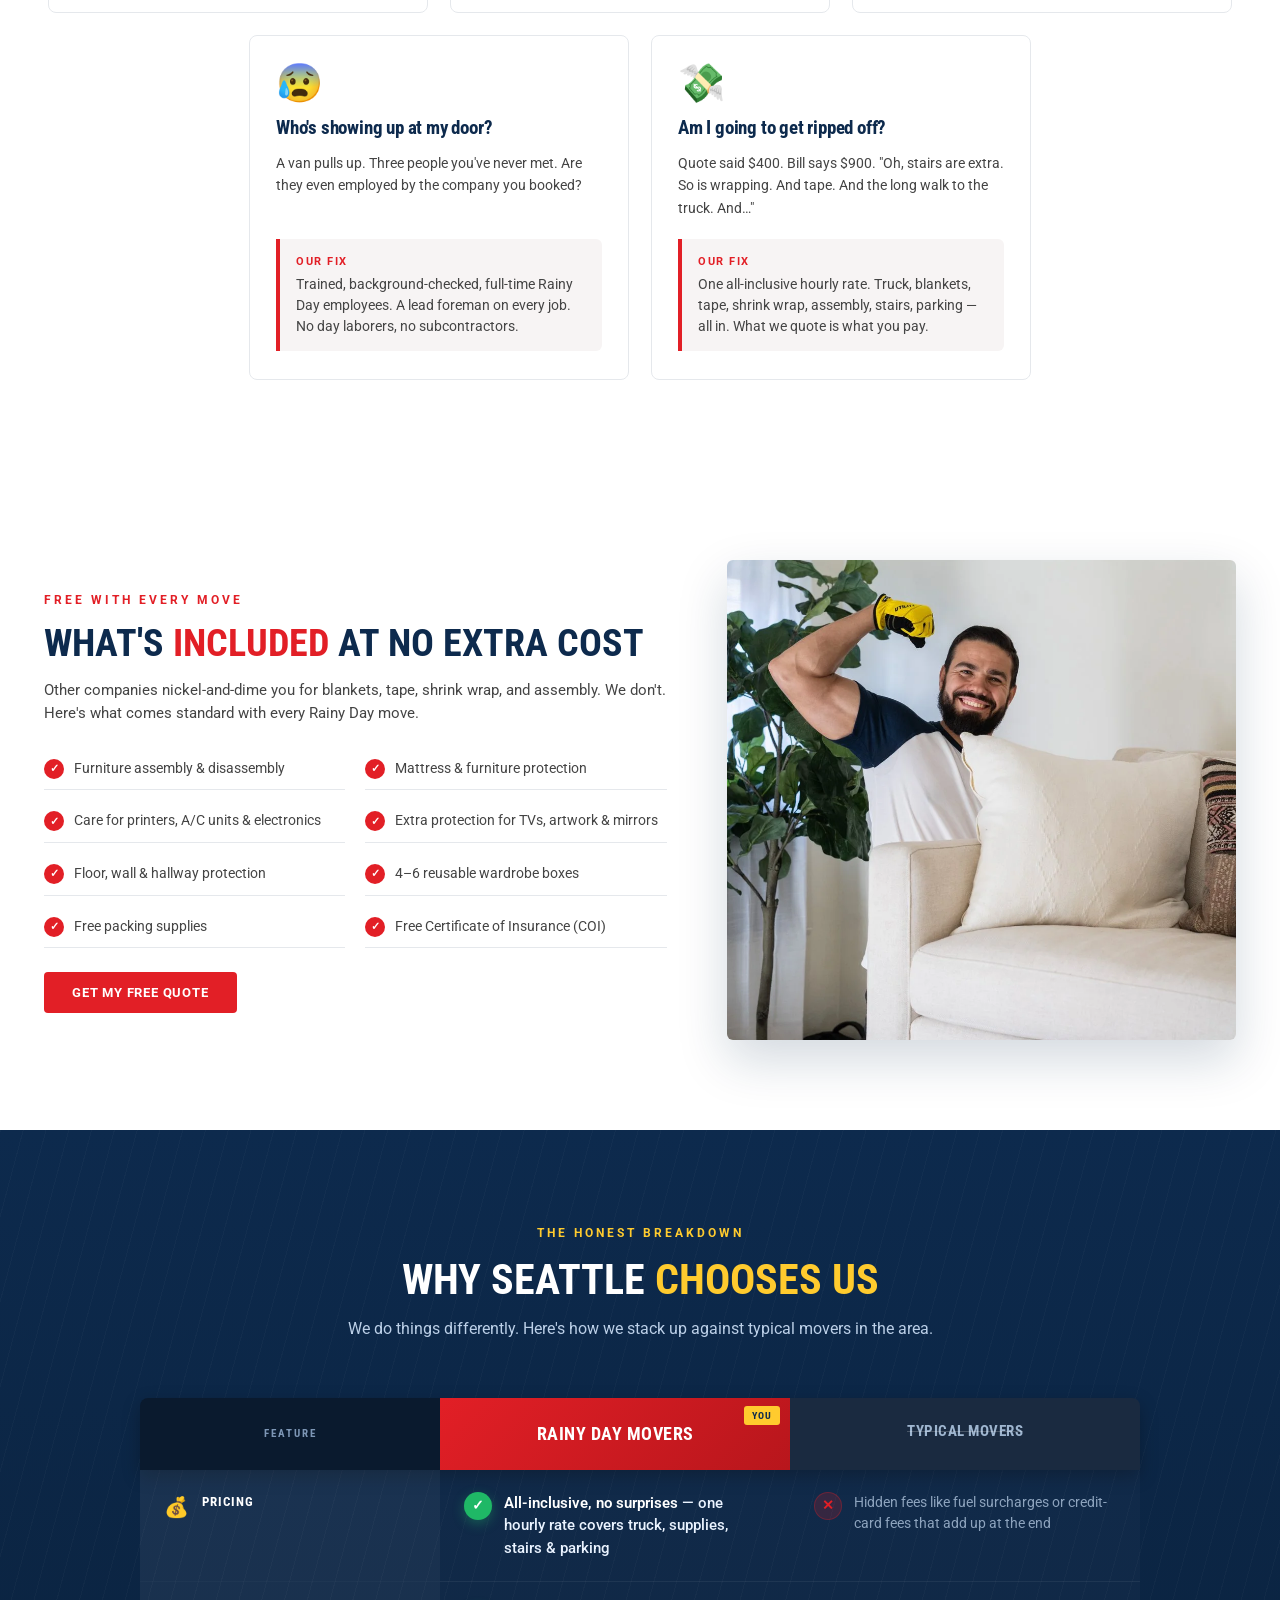
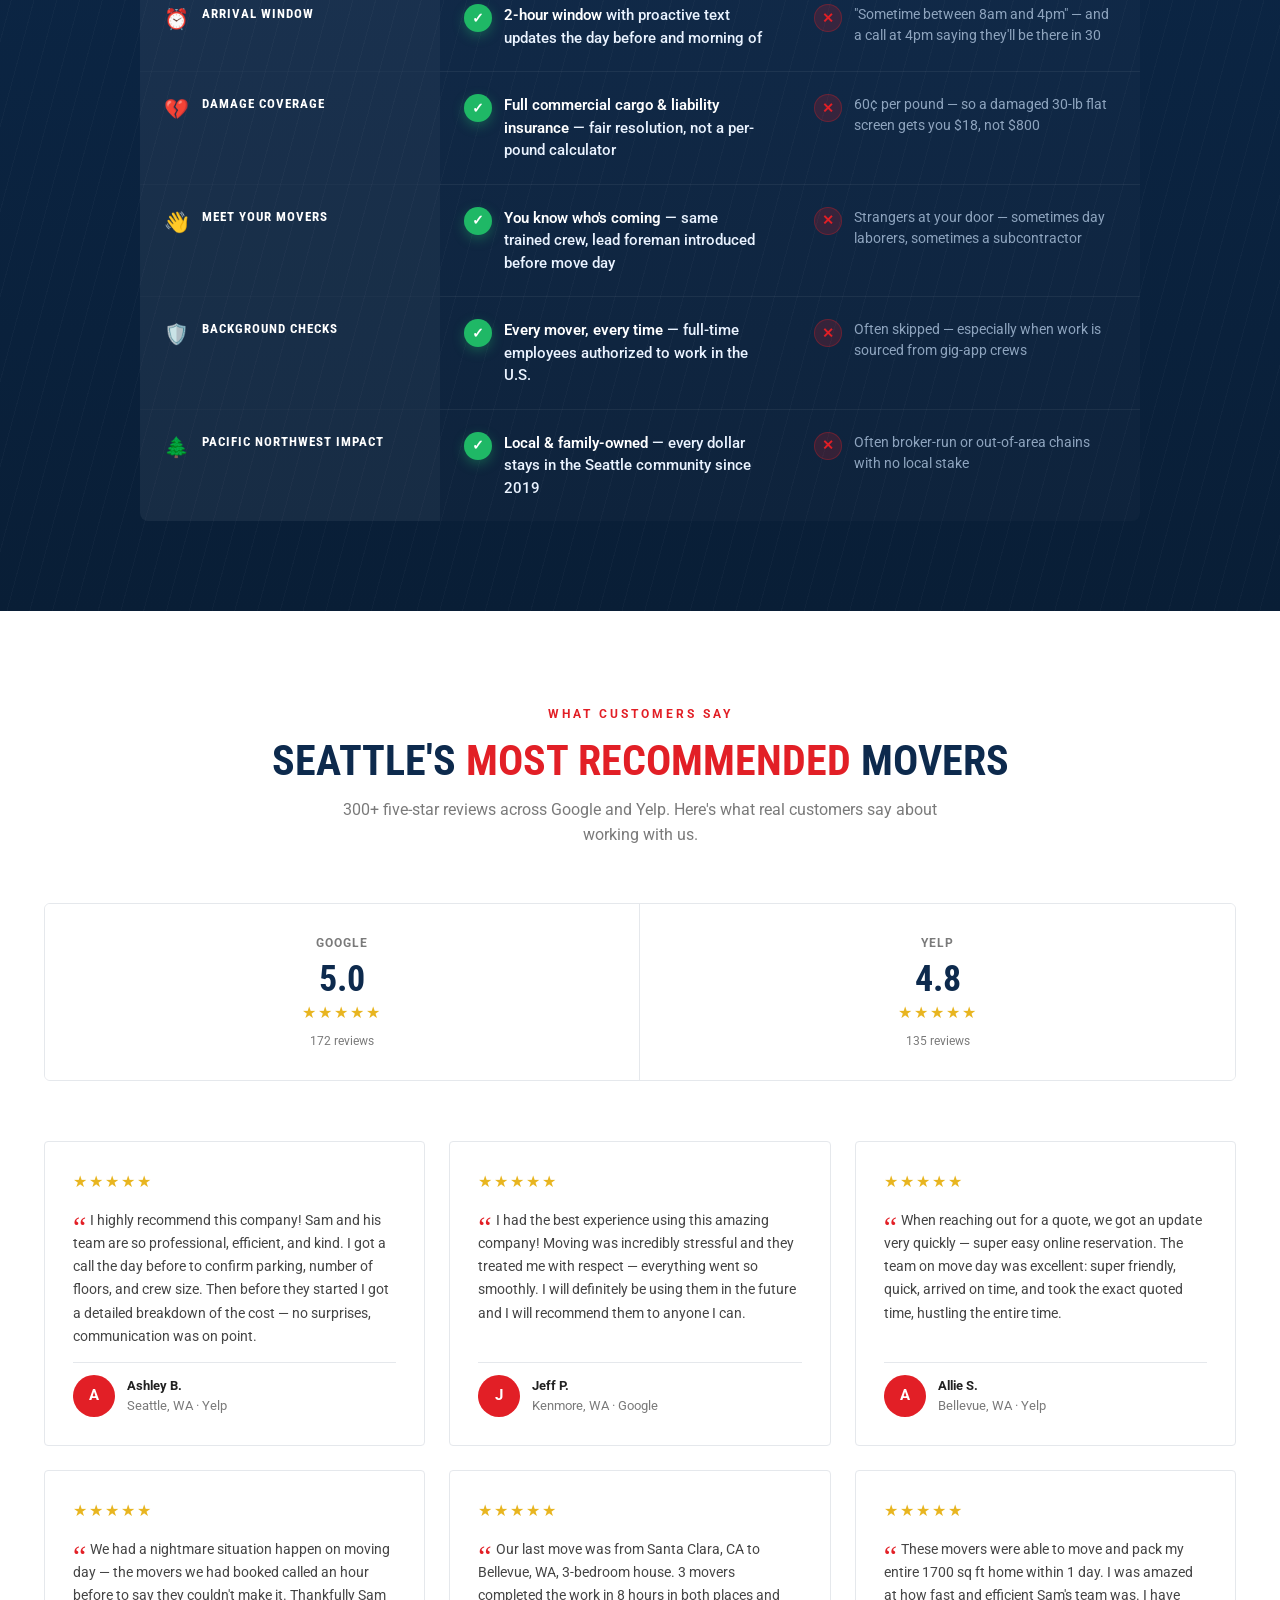
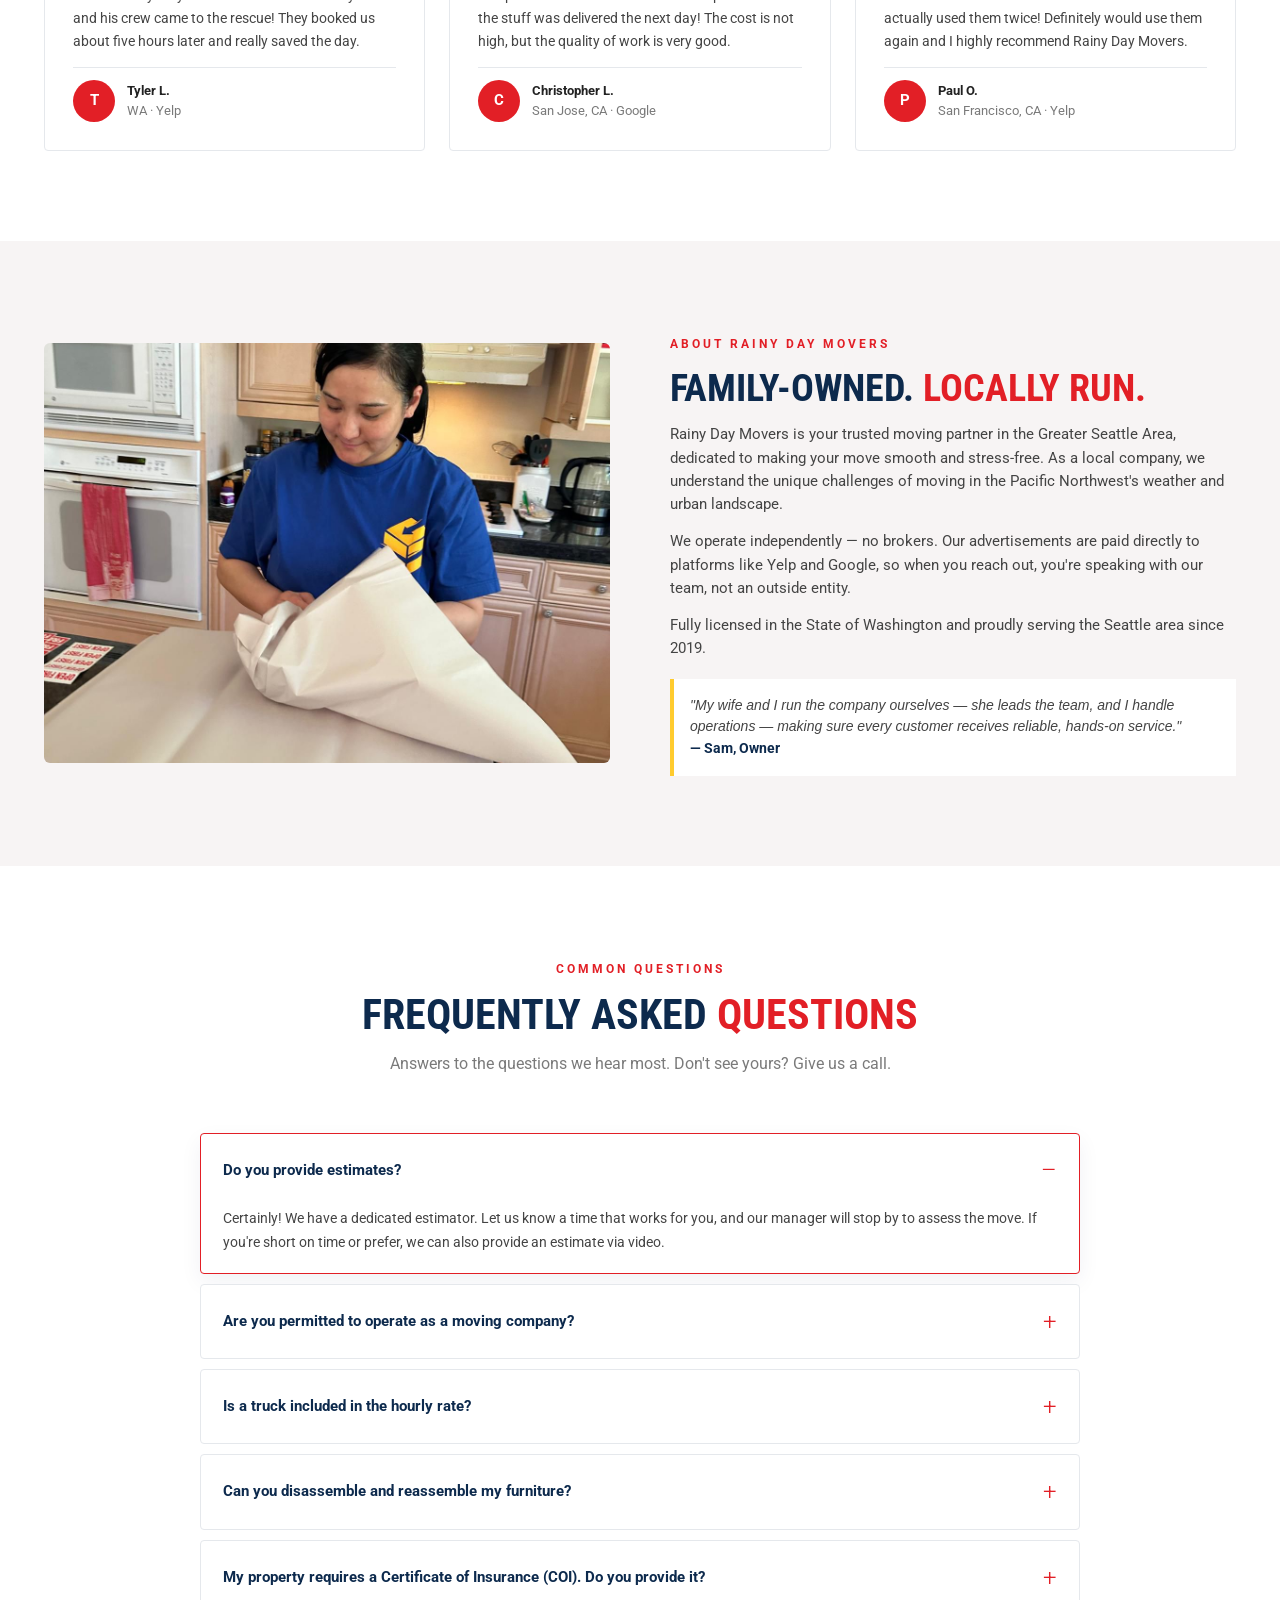
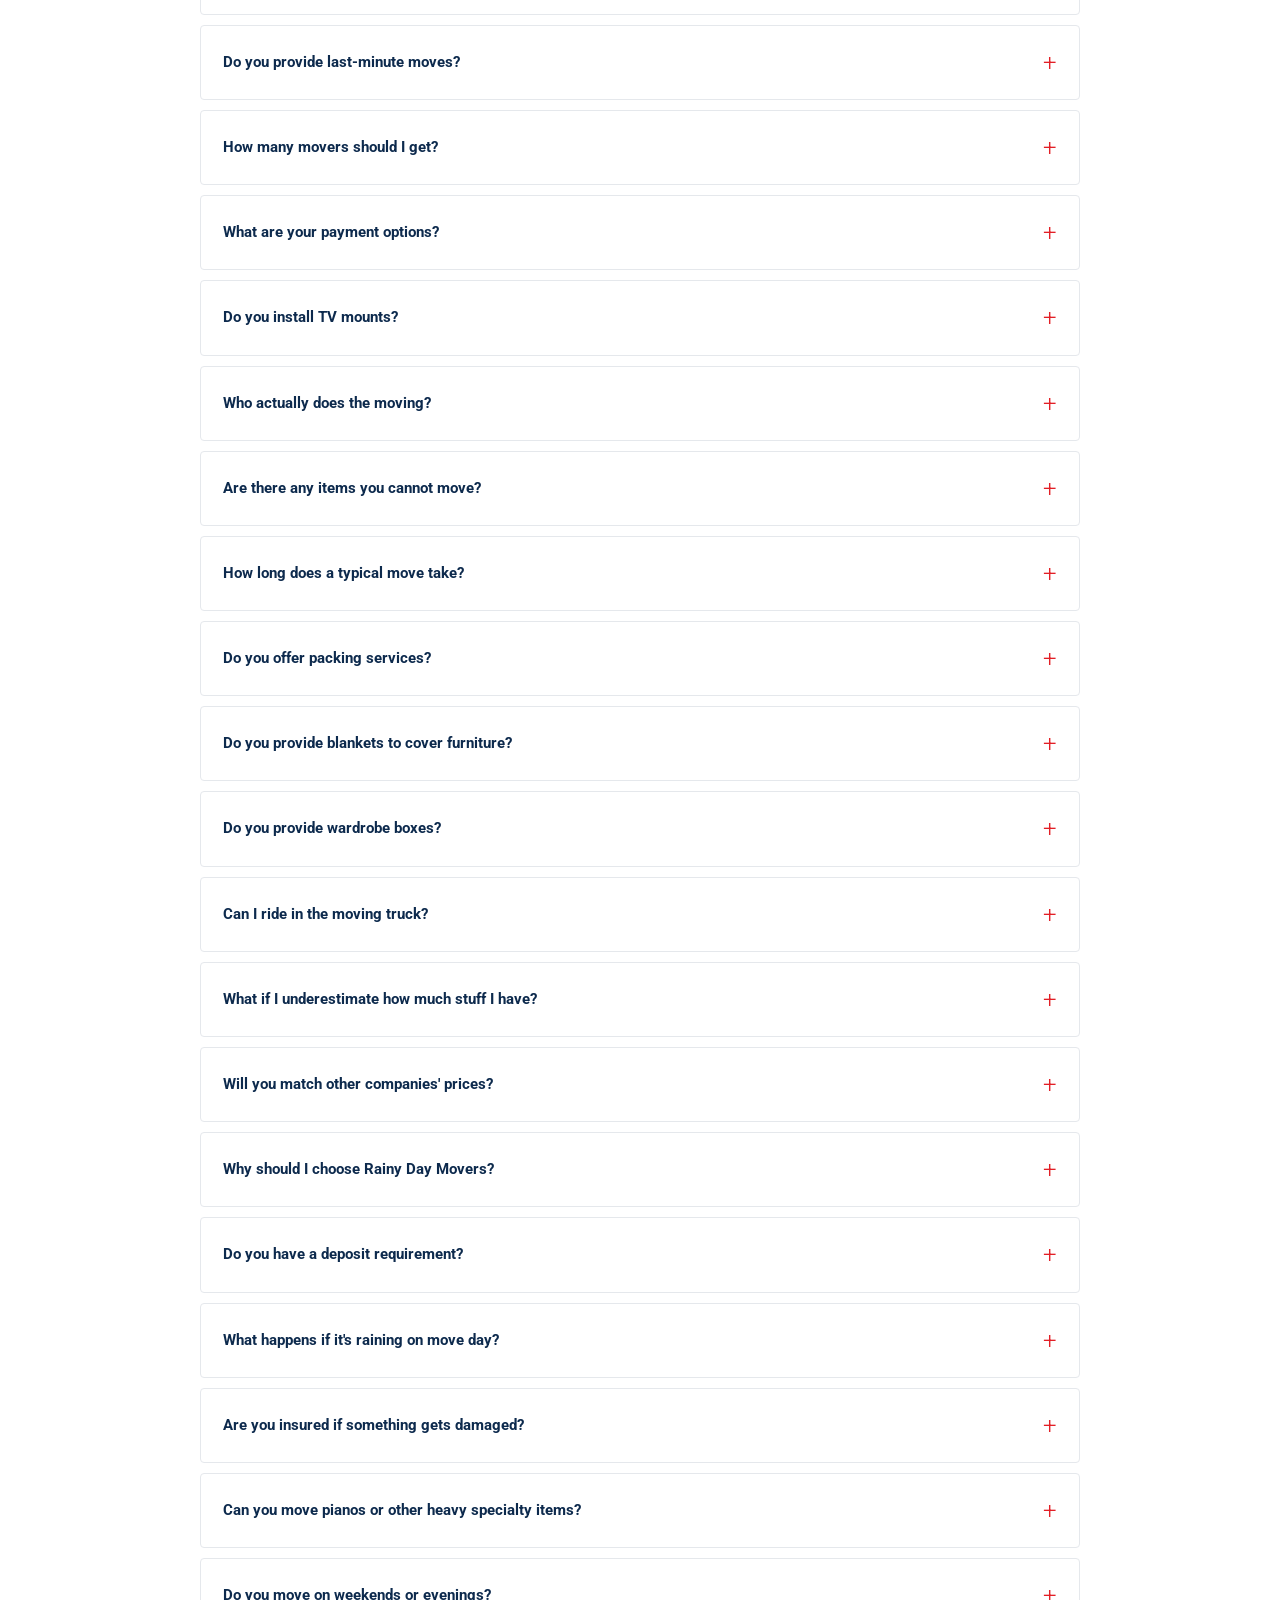
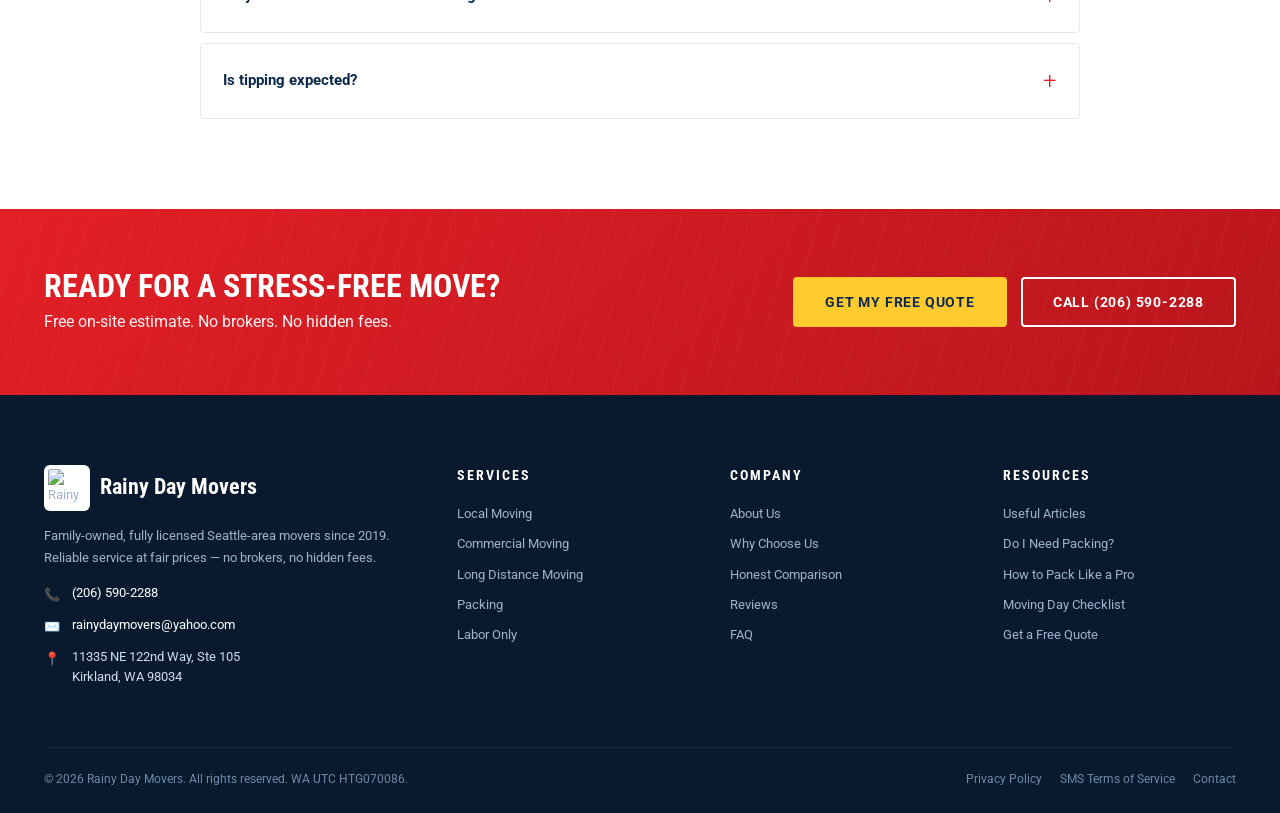
==== commit 7253bff3: "images an logo" ====
--- a/index.html
+++ b/index.html
@@ -34,7 +34,7 @@
 <meta name="twitter:image" content="https://rainydaymovers.com/seattle-skyline.jpg">
 
 <!-- Favicon -->
-<link rel="icon" type="image/svg+xml" href="https://rainydaymovers.com/wp-content/uploads/2023/12/Rain-3.svg">
+<link rel="icon" type="image/jpeg" href="logo.jpg">
 
 <link rel="preconnect" href="https://fonts.googleapis.com">
 <link rel="preconnect" href="https://fonts.gstatic.com" crossorigin>
@@ -52,7 +52,7 @@
       "name": "Rainy Day Movers",
       "alternateName": "Rainy Day Movers LLC",
       "url": "https://rainydaymovers.com/",
-      "logo": "https://rainydaymovers.com/wp-content/uploads/2023/12/Rain-3.svg",
+      "logo": "https://rainydaymovers.com/logo.jpg",
       "image": "https://rainydaymovers.com/seattle-skyline.jpg",
       "description": "Family-owned, fully licensed full-service moving company serving the Greater Seattle Area since 2019. Local, long-distance, commercial moves and packing.",
       "telephone": "+1-206-590-2288",
@@ -147,7 +147,7 @@
 <header class="header">
   <div class="container">
     <a href="#" class="logo" aria-label="Rainy Day Movers home">
-      <img src="https://rainydaymovers.com/wp-content/uploads/2023/12/Rain-3.svg" alt="Rainy Day Movers">
+      <img src="logo.jpg" alt="Rainy Day Movers">
       <span class="name">
         <span class="top">Rainy Day <span class="accent">Movers</span></span>
         <span class="sub">Greater Seattle Area · Since 2019</span>
@@ -274,12 +274,15 @@
 
       <!-- Sticky quote sidebar -->
       <aside class="sidebar">
-        <div class="side-quote" id="quote">
+        <form class="side-quote" id="quote" name="home-quote" method="POST" data-netlify="true" netlify-honeypot="bot-field">
       <div class="qhead">
         <h3>Get Your Quote in Minutes</h3>
         <p>Free, no-obligation. We'll call you back fast.</p>
       </div>
       <div class="qbody">
+        <input type="hidden" name="form-name" value="home-quote">
+        <input type="hidden" name="subject" value="New homepage quote request - Rainy Day Movers">
+        <p hidden><label>Don't fill this out: <input name="bot-field"></label></p>
         <div class="steps">
           <div class="step-dot active" data-step="1"></div>
           <div class="step-dot" data-step="2"></div>
@@ -291,21 +294,21 @@
           <div class="row2">
             <div class="field">
               <label>Moving from</label>
-              <input type="text" placeholder="Seattle, WA / ZIP">
+              <input type="text" name="moving_from" placeholder="Seattle, WA / ZIP">
             </div>
             <div class="field">
               <label>Moving to</label>
-              <input type="text" placeholder="City or ZIP">
+              <input type="text" name="moving_to" placeholder="City or ZIP">
             </div>
           </div>
           <div class="row2">
             <div class="field">
               <label>Move date</label>
-              <input type="date">
+              <input type="date" name="move_date">
             </div>
             <div class="field">
               <label>Move size *</label>
-              <select>
+              <select name="move_size" required>
                 <option value="">Select…</option>
                 <option>A few items</option>
                 <option>Studio</option>
@@ -319,7 +322,7 @@
           </div>
           <div class="qfoot">
             <span></span>
-            <button class="btn btn-primary next" data-next="2">Next →</button>
+            <button type="button" class="btn btn-primary next" data-next="2">Next →</button>
           </div>
           <span class="or-call">or <a href="tel:+12065902288">call (206) 590-2288</a></span>
         </div>
@@ -328,21 +331,21 @@
         <div class="quote-step" data-step="2">
           <div class="field">
             <label>Full name</label>
-            <input type="text" placeholder="Your name">
+            <input type="text" name="full_name" placeholder="Your name">
           </div>
           <div class="row2">
             <div class="field">
               <label>Email</label>
-              <input type="email" placeholder="you@email.com">
+              <input type="email" name="email" placeholder="you@email.com">
             </div>
             <div class="field">
               <label>Phone *</label>
-              <input type="tel" placeholder="(206) 555-0100">
+              <input type="tel" name="phone" placeholder="(206) 555-0100" required>
             </div>
           </div>
           <div class="qfoot">
-            <button class="link-back" data-back="1">← Back</button>
-            <button class="btn btn-primary next" data-next="3">Get my quote</button>
+            <button type="button" class="link-back" data-back="1">← Back</button>
+            <button type="submit" class="btn btn-primary">Get my quote</button>
           </div>
           <span class="or-call" style="font-size:11px">By continuing you consent to receive text messages.</span>
         </div>
@@ -356,7 +359,7 @@
           </div>
         </div>
       </div>
-        </div><!-- /.side-quote -->
+        </form><!-- /.side-quote -->
       </aside><!-- /.sidebar -->
     </div><!-- /.page-grid -->
   </div><!-- /.container -->
@@ -424,6 +427,10 @@
         <p>Licensed by the WA UTC (HTG070086), with commercial cargo and liability insurance. Free Certificate of Insurance (COI) provided when your building requires it.</p>
       </div>
     </div>
+    <figure class="section-photo section-photo-portrait">
+      <img src="laborimage.jpeg" alt="Rainy Day Movers crew carefully handling furniture during a move" loading="lazy">
+      <figcaption>Trained, full-time crews handling every move with care.</figcaption>
+    </figure>
   </div>
 </section>
 
@@ -778,7 +785,7 @@
     <div class="foot-grid">
       <div class="foot">
         <div class="brand">
-          <img src="https://rainydaymovers.com/wp-content/uploads/2023/12/Rain-3.svg" alt="Rainy Day Movers" style="background:#fff;padding:4px;border-radius:6px">
+          <img src="logo.jpg" alt="Rainy Day Movers" style="background:#fff;padding:4px;border-radius:6px">
           <span class="name">Rainy Day Movers</span>
         </div>
         <p>Family-owned, fully licensed Seattle-area movers since 2019. Reliable service at fair prices — no brokers, no hidden fees.</p>
@@ -838,7 +845,16 @@
     dots.forEach(d=>d.classList.toggle('active', d.dataset.step<=n));
   }
   card.querySelectorAll('[data-next]').forEach(b=>{
-    b.addEventListener('click', e=>{e.preventDefault();goTo(b.dataset.next);});
+    b.addEventListener('click', e=>{
+      e.preventDefault();
+      const currentStep = b.closest('.quote-step');
+      const invalidField = currentStep && currentStep.querySelector(':invalid');
+      if (invalidField) {
+        invalidField.reportValidity();
+        return;
+      }
+      goTo(b.dataset.next);
+    });
   });
   card.querySelectorAll('[data-back]').forEach(b=>{
     b.addEventListener('click', e=>{e.preventDefault();goTo(b.dataset.back);});
--- a/shared.css
+++ b/shared.css
@@ -191,6 +191,10 @@
 .differ-icon{width:72px;height:72px;border-radius:50%;background:var(--yellow);display:flex;align-items:center;justify-content:center;font-size:32px;margin:0 auto 18px;color:var(--blue-deep)}
 .differ-card h3{font-family:'Roboto Condensed',sans-serif;font-size:22px;font-weight:700;text-transform:uppercase;color:var(--blue-deep);margin-bottom:10px}
 .differ-card p{color:var(--muted);font-size:14px}
+.section-photo{margin:30px auto 0;border-radius:8px;overflow:hidden;box-shadow:0 18px 42px rgba(13,42,77,.16);background:#fff;max-width:760px}
+.section-photo-portrait{max-width:520px}
+.section-photo img{width:100%;height:auto;display:block}
+.section-photo figcaption,.prose-photo figcaption{background:var(--bg-soft);padding:10px 14px;font-size:12.5px;color:var(--muted);font-style:italic}
 
 /* ===== Free services included ===== */
 .free{background:#fff}
@@ -241,7 +245,7 @@
 /* ===== About / story ===== */
 .about{background:var(--bg-soft)}
 .about-grid{display:grid;grid-template-columns:1fr 1fr;gap:60px;align-items:center}
-.about-image{min-height:420px;border-radius:6px;background:url('https://images.unsplash.com/photo-1530124566582-a618bc2615dc?auto=format&fit=crop&w=1200&q=80') center/cover no-repeat}
+.about-image{min-height:420px;border-radius:6px;background:url('norah2.jpeg') center/cover no-repeat}
 .about h2{font-family:'Roboto Condensed',sans-serif;font-size:38px;font-weight:700;text-transform:uppercase;color:var(--blue-deep);margin-bottom:14px;line-height:1.1}
 .about h2 .accent{color:var(--blue)}
 .about p{color:var(--ink-soft);margin-bottom:14px;font-size:15px}
@@ -305,6 +309,8 @@
 .prose ul li::before{content:"✓";color:#fff;background:var(--blue);width:20px;height:20px;border-radius:50%;position:absolute;left:0;top:10px;display:inline-flex;align-items:center;justify-content:center;font-size:11px;font-weight:700}
 .prose strong{color:var(--blue-deep)}
 .prose hr{border:0;border-top:1px solid var(--line);margin:30px 0}
+.prose-photo{margin:18px 0 24px;border-radius:8px;overflow:hidden;box-shadow:0 14px 36px rgba(13,42,77,.14);background:#fff}
+.prose-photo img{width:100%;height:auto;display:block}
 
 /* Highlight callout boxes */
 .callout{padding:24px 26px;border-radius:6px;margin:24px 0;font-size:15px;line-height:1.65}
